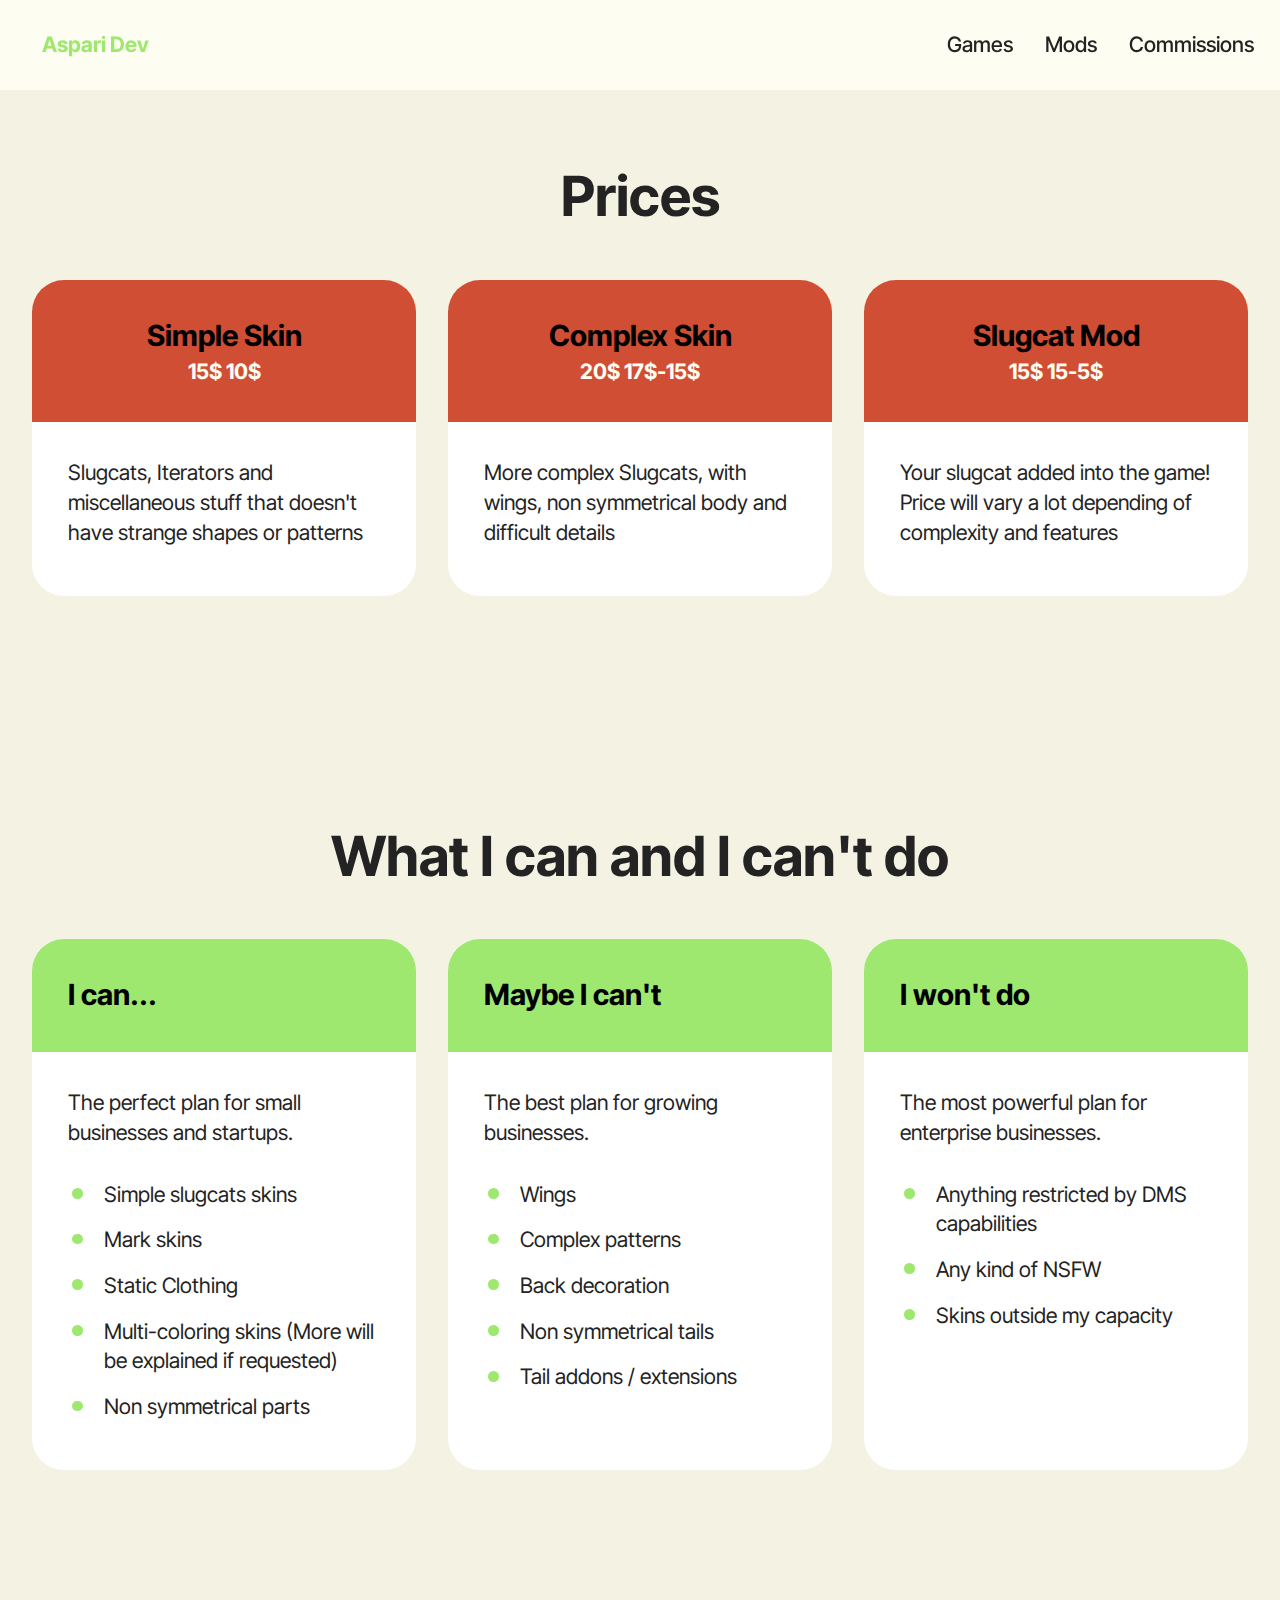
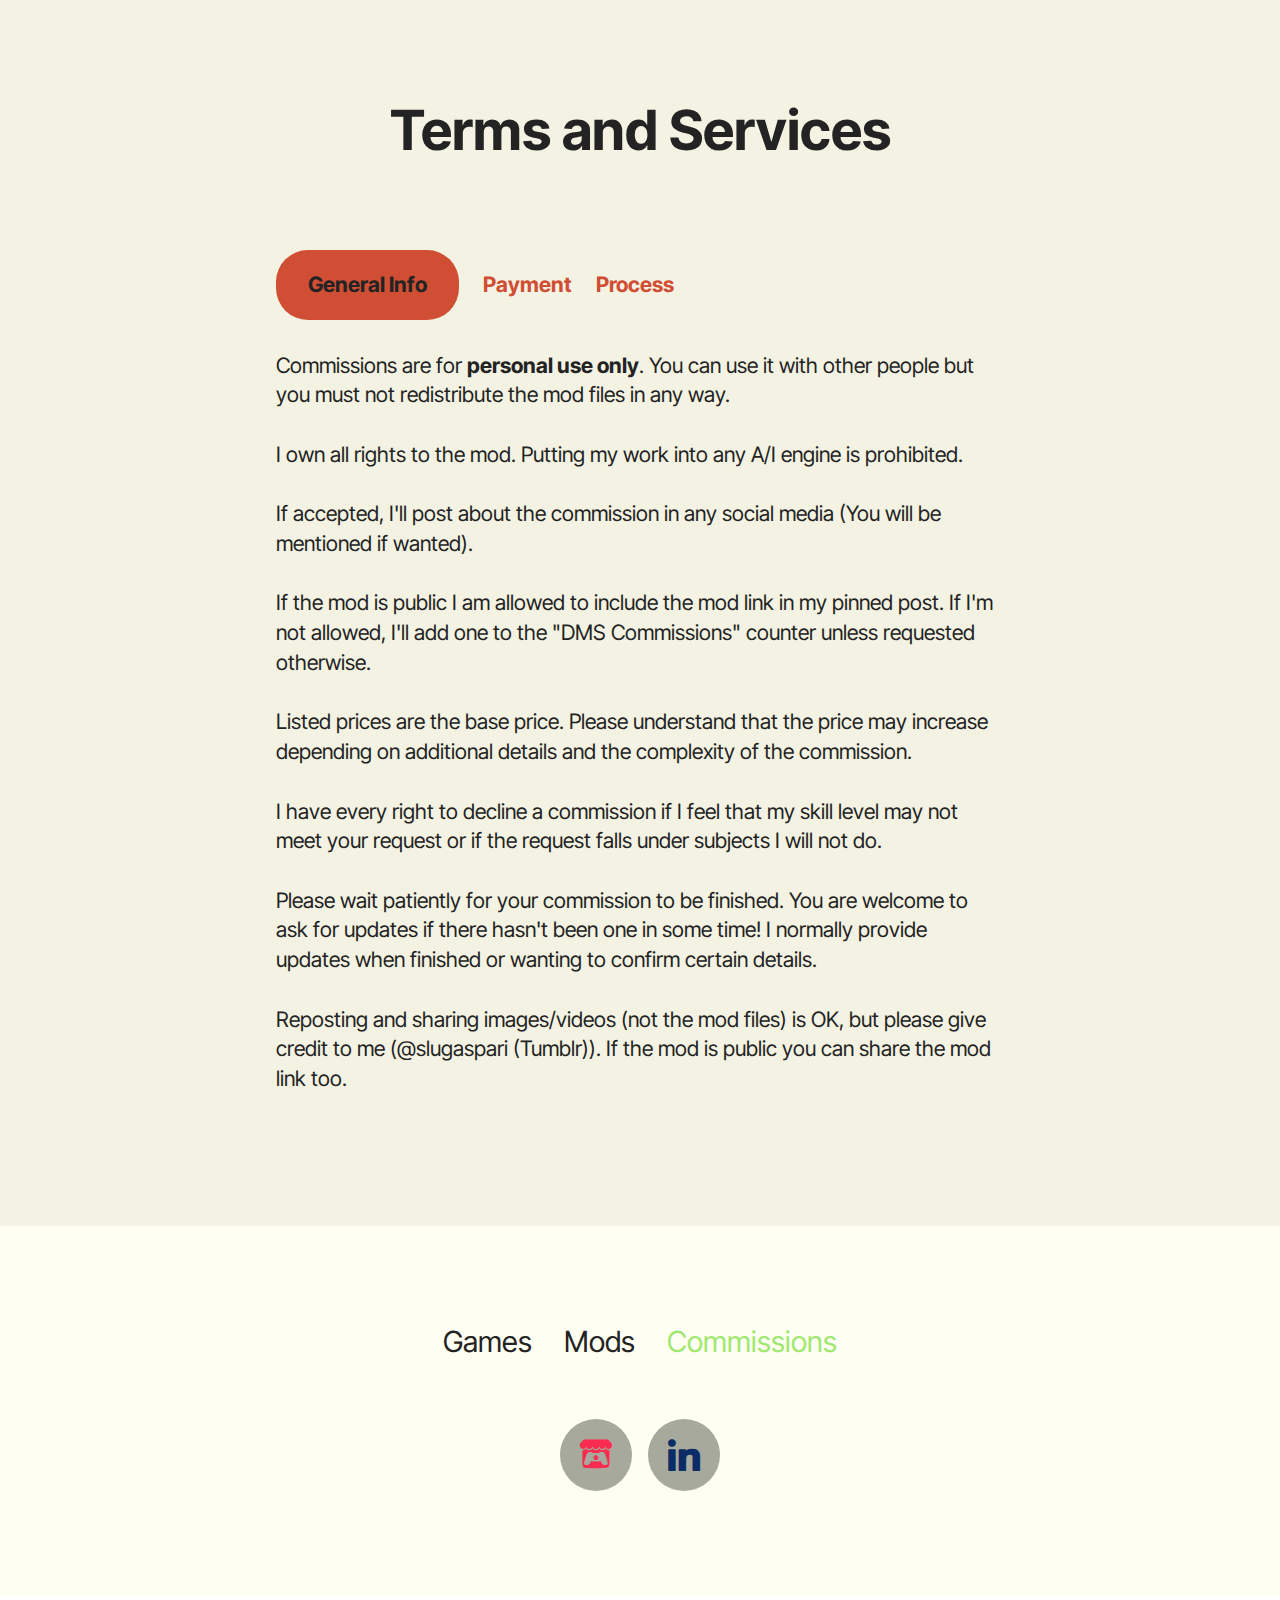
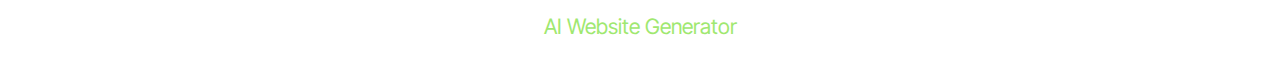
==== commissions.html @ b4132cda "First Push" ====
<!DOCTYPE html>
<html  >
<head>
  <!-- Site made with Mobirise Website Builder v5.9.18, https://mobirise.com -->
  <meta charset="UTF-8">
  <meta http-equiv="X-UA-Compatible" content="IE=edge">
  <meta name="generator" content="Mobirise v5.9.18, mobirise.com">
  <meta name="viewport" content="width=device-width, initial-scale=1, minimum-scale=1">
  <link rel="shortcut icon" href="assets/images/logo.png" type="image/x-icon">
  <meta name="description" content="Commissions Prices and Info">
  
  
  <title>Commissions</title>
  <link rel="stylesheet" href="assets/web/assets/mobirise-icons2/mobirise2.css">
  <link rel="stylesheet" href="assets/bootstrap/css/bootstrap.min.css">
  <link rel="stylesheet" href="assets/bootstrap/css/bootstrap-grid.min.css">
  <link rel="stylesheet" href="assets/bootstrap/css/bootstrap-reboot.min.css">
  <link rel="stylesheet" href="assets/dropdown/css/style.css">
  <link rel="stylesheet" href="assets/socicon/css/styles.css">
  <link rel="stylesheet" href="assets/theme/css/style.css">
  <link rel="preload" href="https://fonts.googleapis.com/css2?family=Inter+Tight:wght@400;700&display=swap&display=swap" as="style" onload="this.onload=null;this.rel='stylesheet'">
  <noscript><link rel="stylesheet" href="https://fonts.googleapis.com/css2?family=Inter+Tight:wght@400;700&display=swap&display=swap"></noscript>
  <link rel="preload" as="style" href="assets/mobirise/css/mbr-additional.css?v=pJGu2X"><link rel="stylesheet" href="assets/mobirise/css/mbr-additional.css?v=pJGu2X" type="text/css">

  
  
  
</head>
<body>
  
  <section data-bs-version="5.1" class="menu menu6 cid-uuHov6ZrL4" once="menu" id="menu06-b">
	

	<nav class="navbar navbar-dropdown opacityScrollOff navbar-fixed-top navbar-expand-lg">
		<div class="container">
			<div class="navbar-brand">
				
				<span class="navbar-caption-wrap"><a class="navbar-caption text-primary display-4" href="index.html">Aspari Dev</a></span>
			</div>
			<button class="navbar-toggler" type="button" data-toggle="collapse" data-bs-toggle="collapse" data-target="#navbarSupportedContent" data-bs-target="#navbarSupportedContent" aria-controls="navbarNavAltMarkup" aria-expanded="false" aria-label="Toggle navigation">
				<div class="hamburger">
					<span></span>
					<span></span>
					<span></span>
					<span></span>
				</div>
			</button>
			<div class="collapse navbar-collapse opacityScrollOff" id="navbarSupportedContent">
				<ul class="navbar-nav nav-dropdown nav-right" data-app-modern-menu="true"><li class="nav-item">
						<a class="nav-link link text-black display-4" href="https://mobiri.se">Games</a>
					</li>
					<li class="nav-item">
						<a class="nav-link link text-black display-4" href="https://mobiri.se" aria-expanded="false">Mods</a>
					</li>
					<li class="nav-item">
						<a class="nav-link link text-black display-4" href="https://mobiri.se">Commissions</a>
					</li></ul>
				
				
			</div>
		</div>
	</nav>
</section>

<section data-bs-version="5.1" class="pricing03 cid-uuHov7s5fp" id="pricing03-c">
  

  
  <div class="container">
    <div class="row justify-content-center">
      <div class="col-12 content-head">
        <div class="mbr-section-head mb-5">
          <h4 class="mbr-section-title mbr-fonts-style align-center mb-0 display-2">
            <strong>Prices</strong></h4>
          
        </div>
      </div>
    </div>
    <div class="row">
      <div class="item features-without-image col-12 col-md-6 col-lg-4 item-mb active">
        <div class="item-wrapper">
          <div class="item-head">
            <h5 class="item-title mbr-fonts-style mb-0 display-5">
              <strong>Simple Skin</strong></h5>
            <h6 class="item-subtitle mbr-fonts-style mb-0 display-7"><strong>15$ 10$</strong></h6>
          </div>
          <div class="item-content">
            <p class="mbr-text mbr-fonts-style display-7">
              Slugcats, Iterators and miscellaneous stuff that doesn't have strange shapes or patterns</p>
            
            
          </div>
          
        </div>
      </div>
      <div class="item features-without-image col-12 col-md-6 col-lg-4 item-mb">
        <div class="item-wrapper">
          <div class="item-head">
            <h5 class="item-title mbr-fonts-style mb-0 display-5">
              <strong>Complex Skin</strong></h5>
            <h6 class="item-subtitle mbr-fonts-style mt-0 mb-0 display-7"><strong>20$ 17$-15$</strong></h6>
          </div>
          <div class="item-content">
            <p class="mbr-text mbr-fonts-style display-7">
              More complex Slugcats, with wings, non symmetrical body and difficult details</p>
            
            
          </div>
          
        </div>
      </div>
      <div class="item features-without-image col-12 col-md-6 col-lg-4 item-mb">
        <div class="item-wrapper">
          <div class="item-head">
            <h5 class="item-title mbr-fonts-style mb-0 display-5">
              <strong>Slugcat Mod</strong></h5>
            <h6 class="item-subtitle mbr-fonts-style mt-0 mb-0 display-7"><strong>15$ 15-5$</strong></h6>
          </div>
          <div class="item-content">
            <p class="mbr-text mbr-fonts-style display-7">
              Your slugcat added into the game! Price will vary a lot depending of complexity and features</p>
            
            
          </div>
          
        </div>
      </div>
    </div>
  </div>
</section>

<section data-bs-version="5.1" class="pricing03 cid-uuHov7Tp1T" id="pricing03-d">
  

  
  <div class="container">
    <div class="row justify-content-center">
      <div class="col-12 content-head">
        <div class="mbr-section-head mb-5">
          <h4 class="mbr-section-title mbr-fonts-style align-center mb-0 display-2">
            <strong>What I can and I can't do</strong></h4>
          
        </div>
      </div>
    </div>
    <div class="row">
      <div class="item features-without-image col-12 col-md-6 col-lg-4 item-mb active">
        <div class="item-wrapper">
          <div class="item-head">
            <h5 class="item-title mbr-fonts-style mb-0 display-5">
              <strong>I can...</strong></h5>
            
          </div>
          <div class="item-content">
            <p class="mbr-text mbr-fonts-style display-7">
              The perfect plan for small businesses and startups.
            </p>
            <div class="mb-4">
            </div>
            <div class="counter-container mbr-text mbr-fonts-style display-7">
              <ul>
                <li>Simple slugcats skins</li><li>Mark skins</li><li>Static Clothing</li><li>Multi-coloring skins (More will be explained if requested)</li><li>Non symmetrical parts</li>
              </ul>
            </div>
          </div>
          
        </div>
      </div>
      <div class="item features-without-image col-12 col-md-6 col-lg-4 item-mb">
        <div class="item-wrapper">
          <div class="item-head">
            <h5 class="item-title mbr-fonts-style mb-0 display-5">
              <strong>Maybe I can't</strong></h5>
            
          </div>
          <div class="item-content">
            <p class="mbr-text mbr-fonts-style display-7">
              The best plan for growing businesses.
            </p>
            <div class="mb-4">
            </div>
            <div class="counter-container mbr-text mbr-fonts-style display-7">
              <ul>
                <li>Wings</li><li>Complex patterns</li><li>Back decoration</li><li>Non symmetrical tails</li><li>Tail addons / extensions</li>
              </ul>
            </div>
          </div>
          
        </div>
      </div>
      <div class="item features-without-image col-12 col-md-6 col-lg-4 item-mb">
        <div class="item-wrapper">
          <div class="item-head">
            <h5 class="item-title mbr-fonts-style mb-0 display-5">
              <strong>I won't do</strong></h5>
            
          </div>
          <div class="item-content">
            <p class="mbr-text mbr-fonts-style display-7">
              The most powerful plan for enterprise businesses.
            </p>
            <div class="mb-4"></div>
            <div class="counter-container mbr-text mbr-fonts-style display-7">
              <ul>
                <li>Anything restricted by DMS capabilities</li><li>Any kind of NSFW</li><li>Skins outside my capacity</li>
              </ul>
            </div>
          </div>
          
        </div>
      </div>
    </div>
  </div>
</section>

<section data-bs-version="5.1" class="tabs content18 cid-uuHov8h8nY" id="tabs1-e">

    

    
    
    <div class="container-fluid">
        <div class="row justify-content-center mb-5">
            <div class="col-12 content-head">
                <h3 class="mbr-section-title mb-0 mbr-fonts-style display-2">
                    <strong>Terms and Services</strong></h3>
                
            </div>
        </div>
        <div class="row justify-content-center">
            <div class="col-12 col-md-8">
                <div class="item-wrapper">
                    <ul class="nav nav-tabs mb-4" role="tablist">
                        <li class="nav-item first mbr-fonts-style"><a class="nav-link mbr-fonts-style show active display-7" role="tab" data-toggle="tab" data-bs-toggle="tab" href="#tabs1-8_tab0" aria-selected="true"><strong>General Info</strong></a></li>
                        <li class="nav-item"><a class="nav-link mbr-fonts-style active display-7" role="tab" data-toggle="tab" data-bs-toggle="tab" href="#tabs1-8_tab1" aria-selected="true"><strong>Payment</strong></a></li>
                        <li class="nav-item"><a class="nav-link mbr-fonts-style active display-7" role="tab" data-toggle="tab" data-bs-toggle="tab" href="#tabs1-8_tab2" aria-selected="true"><strong>Process</strong></a></li>
                        
                        
                        
                    </ul>
                    <div class="tab-content">
                        <div id="tab1" class="tab-pane in active" role="tabpanel">
                            <div class="row">
                                <div class="col-md-12">
                                    <p class="mbr-text mbr-fonts-style display-7">Commissions are for <strong>personal use only</strong>. You can use it with other people but you must not redistribute the mod files in any way.
<br>
<br>I own all rights to the mod. Putting my work into any A/I engine is prohibited.
<br>
<br>If accepted, I'll post about the commission in any social media (You will be mentioned if wanted).
<br>
<br>If the mod is public I am allowed to include the mod link in my pinned post. If I'm not allowed, I'll add one to the "DMS Commissions" counter unless requested otherwise.
<br>
<br>Listed prices are the base price. Please understand that the price may increase depending on additional details and the complexity of the commission.
<br>
<br>I have every right to decline a commission if I feel that my skill level may not meet your request or if the request falls under subjects I will not do.
<br>
<br>Please wait patiently for your commission to be finished. You are welcome to ask for updates if there hasn't been one in some time! I normally provide updates when finished or wanting to confirm certain details.
<br>
<br>Reposting and sharing images/videos (not the mod files) is OK, but please give credit to me (@slugaspari (Tumblr)). If the mod is public you can share the mod link too.</p>
                                </div>
                            </div>
                        </div>
                        <div id="tab2" class="tab-pane" role="tabpanel">
                            <div class="row">
                                <div class="col-md-12">
                                    <p class="mbr-text mbr-fonts-style display-7">Payment is via PayPal only. An invoice will be sent by me. If the commission is too complex, I'll ask for a 50% deposit after the sketch is done and accepted. Optionally you can deposit the full price if wanted.
<br>
<br>Once the skin is finished, the remaining balance must be paid in full before I give you the mod files.
<br>
<br>All the deposits are <strong><em>non-refundable</em></strong>. Both the first 50% and the final one.
<br>
<br>If for reasons you need to cancel your commission after paying the 50% deposit I can give a partial refund (I will keep 25% of the total cost minimum).
<br>
<br>If I feel that I cannot complete the commission at all, I can give a partial refund depending on how much I have completed. (I will keep at least 25% of the total cost).
<br>
<br>If I do really late updates (~1 month) you can ask for a refund. If accepted, depending on the work done you will be refunded from 50% to 100% of the payment.
<br>
<br>If I cancel the commission because of other reasons (Being aggressive, rude) you will be refunded 50% of the payment. This will be warned first before any canceling.</p>
                                </div>
                            </div>
                        </div>
                        <div id="tab3" class="tab-pane" role="tabpanel">
                            <div class="row">
                                <div class="col-md-12">
                                    <p class="mbr-text mbr-fonts-style display-7">If the commission is accepted and possible I'll provide images of the skin "sketch". This will be mostly images in-game. This can be reviewed to make revisions or approval before going further.
<br>
<br>Upon starting I will try to send progress if it's taking some time, to keep you updated. You are welcome to ask for updates if there hasn't been one in some time. I'll only allow moderate or minor revisions at this point. Up to three (3) revisions can be requested in this stage.
<br>
<br>When finished I will send some images or/and videos showing everything to check for any revisions. Up to five (5) minor revisions can be requested. If you're satisfied then the payment will finish and the mod files will be given via email.
<br>
<br>If both wanted I will upload the mod in the Rain World's Steam Workshop. Design's author will be credited in the Steam Workshop description and in-game "author" and "description" of the mod. Any portrait could be sent if wanted for the mod, but I can refuse it.</p>
                                </div>
                            </div>
                        </div>
                        
                        
                        
                    </div>
                </div>
            </div>
        </div>
    </div>
</section>

<section data-bs-version="5.1" class="footer3 cid-uuHp6CNaHR" once="footers" id="footer03-j">

        

    

    <div class="container">
        <div class="row">
            <div class="row-links">
                <ul class="header-menu">
                  
                  
                  
                  
                <li class="header-menu-item mbr-fonts-style display-5">Games</li><li class="header-menu-item mbr-fonts-style display-5">Mods</li><li class="header-menu-item mbr-fonts-style display-5"><a href="commissions.html" class="text-primary">Commissions</a></li></ul>
              </div>

            <div class="col-12 mt-4">
                <div class="social-row">
                    <div class="soc-item">
                        <a href="https://aspark.itch.io" target="_blank">
                            <span class="mbr-iconfont display-7 socicon-itchio socicon" style="color: rgb(249, 44, 80); fill: rgb(249, 44, 80);"></span>
                        </a>
                    </div>
                    <div class="soc-item">
                        <a href="https://www.linkedin.com/in/ángel-benítez-hernández-879b9a221" target="_blank">
                            <span class="mbr-iconfont socicon-linkedin socicon" style="color: rgb(12, 44, 104); fill: rgb(12, 44, 104);"></span>
                        </a>
                    </div>
                    
                    
                    
                </div>
            </div>
            
        </div>
    </div>
</section><section class="display-7" style="padding: 0;align-items: center;justify-content: center;flex-wrap: wrap;    align-content: center;display: flex;position: relative;height: 4rem;"><a href="https://mobiri.se/3593892" style="flex: 1 1;height: 4rem;position: absolute;width: 100%;z-index: 1;"><img alt="" style="height: 4rem;" src="[data-uri]"></a><p style="margin: 0;text-align: center;" class="display-7">&#8204;</p><a style="z-index:1" href="https://mobirise.com/builder/ai-website-generator.html">AI Website Generator</a></section><script src="assets/bootstrap/js/bootstrap.bundle.min.js"></script>  <script src="assets/smoothscroll/smooth-scroll.js"></script>  <script src="assets/ytplayer/index.js"></script>  <script src="assets/dropdown/js/navbar-dropdown.js"></script>  <script src="assets/mbr-tabs/mbr-tabs.js"></script>  <script src="assets/theme/js/script.js"></script>  
  
  
 <div id="scrollToTop" class="scrollToTop mbr-arrow-up"><a style="text-align: center;"><i class="mbr-arrow-up-icon mbr-arrow-up-icon-cm cm-icon cm-icon-smallarrow-up"></i></a></div>
  </body>
</html>
---- assets/web/assets/mobirise-icons2/mobirise2.css ----
@font-face {
  font-family: 'Moririse2';
  font-display: swap;
  src:  url('mobirise2.eot?f2bix4');
  src:  url('mobirise2.eot?f2bix4#iefix') format('embedded-opentype'),
    url('mobirise2.ttf?f2bix4') format('truetype'),
    url('mobirise2.woff?f2bix4') format('woff'),
    url('mobirise2.svg?f2bix4#mobirise2') format('svg');
  font-weight: normal;
  font-style: normal;
}

[class^="mobi-"], [class*=" mobi-"] {
  /* use !important to prevent issues with browser extensions that change fonts */
  font-family: 'Moririse2' !important;
  speak: none;
  font-style: normal;
  font-weight: normal;
  font-variant: normal;
  text-transform: none;
  line-height: 1;

  /* Better Font Rendering =========== */
  -webkit-font-smoothing: antialiased;
  -moz-osx-font-smoothing: grayscale;
}

.mobi-mbri-add-submenu:before {
  content: "\e900";
}
.mobi-mbri-alert:before {
  content: "\e901";
}
.mobi-mbri-align-center:before {
  content: "\e902";
}
.mobi-mbri-align-justify:before {
  content: "\e903";
}
.mobi-mbri-align-left:before {
  content: "\e904";
}
.mobi-mbri-align-right:before {
  content: "\e905";
}
.mobi-mbri-android:before {
  content: "\e906";
}
.mobi-mbri-apple:before {
  content: "\e907";
}
.mobi-mbri-arrow-down:before {
  content: "\e908";
}
.mobi-mbri-arrow-next:before {
  content: "\e909";
}
.mobi-mbri-arrow-prev:before {
  content: "\e90a";
}
.mobi-mbri-arrow-up:before {
  content: "\e90b";
}
.mobi-mbri-bold:before {
  content: "\e90c";
}
.mobi-mbri-bookmark:before {
  content: "\e90d";
}
.mobi-mbri-bootstrap:before {
  content: "\e90e";
}
.mobi-mbri-briefcase:before {
  content: "\e90f";
}
.mobi-mbri-browse:before {
  content: "\e910";
}
.mobi-mbri-bulleted-list:before {
  content: "\e911";
}
.mobi-mbri-calendar:before {
  content: "\e912";
}
.mobi-mbri-camera:before {
  content: "\e913";
}
.mobi-mbri-cart-add:before {
  content: "\e914";
}
.mobi-mbri-cart-full:before {
  content: "\e915";
}
.mobi-mbri-cash:before {
  content: "\e916";
}
.mobi-mbri-change-style:before {
  content: "\e917";
}
.mobi-mbri-chat:before {
  content: "\e918";
}
.mobi-mbri-clock:before {
  content: "\e919";
}
.mobi-mbri-close:before {
  content: "\e91a";
}
.mobi-mbri-cloud:before {
  content: "\e91b";
}
.mobi-mbri-code:before {
  content: "\e91c";
}
.mobi-mbri-contact-form:before {
  content: "\e91d";
}
.mobi-mbri-credit-card:before {
  content: "\e91e";
}
.mobi-mbri-cursor-click:before {
  content: "\e91f";
}
.mobi-mbri-cust-feedback:before {
  content: "\e920";
}
.mobi-mbri-database:before {
  content: "\e921";
}
.mobi-mbri-delivery:before {
  content: "\e922";
}
.mobi-mbri-desktop:before {
  content: "\e923";
}
.mobi-mbri-devices:before {
  content: "\e924";
}
.mobi-mbri-down:before {
  content: "\e925";
}
.mobi-mbri-download-2:before {
  content: "\e926";
}
.mobi-mbri-download:before {
  content: "\e927";
}
.mobi-mbri-drag-n-drop-2:before {
  content: "\e928";
}
.mobi-mbri-drag-n-drop:before {
  content: "\e929";
}
.mobi-mbri-edit-2:before {
  content: "\e92a";
}
.mobi-mbri-edit:before {
  content: "\e92b";
}
.mobi-mbri-error:before {
  content: "\e92c";
}
.mobi-mbri-extension:before {
  content: "\e92d";
}
.mobi-mbri-features:before {
  content: "\e92e";
}
.mobi-mbri-file:before {
  content: "\e92f";
}
.mobi-mbri-flag:before {
  content: "\e930";
}
.mobi-mbri-folder:before {
  content: "\e931";
}
.mobi-mbri-gift:before {
  content: "\e932";
}
.mobi-mbri-github:before {
  content: "\e933";
}
.mobi-mbri-globe-2:before {
  content: "\e934";
}
.mobi-mbri-globe:before {
  content: "\e935";
}
.mobi-mbri-growing-chart:before {
  content: "\e936";
}
.mobi-mbri-hearth:before {
  content: "\e937";
}
.mobi-mbri-help:before {
  content: "\e938";
}
.mobi-mbri-home:before {
  content: "\e939";
}
.mobi-mbri-hot-cup:before {
  content: "\e93a";
}
.mobi-mbri-idea:before {
  content: "\e93b";
}
.mobi-mbri-image-gallery:before {
  content: "\e93c";
}
.mobi-mbri-image-slider:before {
  content: "\e93d";
}
.mobi-mbri-info:before {
  content: "\e93e";
}
.mobi-mbri-italic:before {
  content: "\e93f";
}
.mobi-mbri-key:before {
  content: "\e940";
}
.mobi-mbri-laptop:before {
  content: "\e941";
}
.mobi-mbri-layers:before {
  content: "\e942";
}
.mobi-mbri-left-right:before {
  content: "\e943";
}
.mobi-mbri-left:before {
  content: "\e944";
}
.mobi-mbri-letter:before {
  content: "\e945";
}
.mobi-mbri-like:before {
  content: "\e946";
}
.mobi-mbri-link:before {
  content: "\e947";
}
.mobi-mbri-lock:before {
  content: "\e948";
}
.mobi-mbri-login:before {
  content: "\e949";
}
.mobi-mbri-logout:before {
  content: "\e94a";
}
.mobi-mbri-magic-stick:before {
  content: "\e94b";
}
.mobi-mbri-map-pin:before {
  content: "\e94c";
}
.mobi-mbri-menu:before {
  content: "\e94d";
}
.mobi-mbri-mobile-2:before {
  content: "\e94e";
}
.mobi-mbri-mobile-horizontal:before {
  content: "\e94f";
}
.mobi-mbri-mobile:before {
  content: "\e950";
}
.mobi-mbri-mobirise:before {
  content: "\e951";
}
.mobi-mbri-more-horizontal:before {
  content: "\e952";
}
.mobi-mbri-more-vertical:before {
  content: "\e953";
}
.mobi-mbri-music:before {
  content: "\e954";
}
.mobi-mbri-new-file:before {
  content: "\e955";
}
.mobi-mbri-numbered-list:before {
  content: "\e956";
}
.mobi-mbri-opened-folder:before {
  content: "\e957";
}
.mobi-mbri-pages:before {
  content: "\e958";
}
.mobi-mbri-paper-plane:before {
  content: "\e959";
}
.mobi-mbri-paperclip:before {
  content: "\e95a";
}
.mobi-mbri-phone:before {
  content: "\e95b";
}
.mobi-mbri-photo:before {
  content: "\e95c";
}
.mobi-mbri-photos:before {
  content: "\e95d";
}
.mobi-mbri-pin:before {
  content: "\e95e";
}
.mobi-mbri-play:before {
  content: "\e95f";
}
.mobi-mbri-plus:before {
  content: "\e960";
}
.mobi-mbri-preview:before {
  content: "\e961";
}
.mobi-mbri-print:before {
  content: "\e962";
}
.mobi-mbri-protect:before {
  content: "\e963";
}
.mobi-mbri-question:before {
  content: "\e964";
}
.mobi-mbri-quote-left:before {
  content: "\e965";
}
.mobi-mbri-quote-right:before {
  content: "\e966";
}
.mobi-mbri-redo:before {
  content: "\e967";
}
.mobi-mbri-refresh:before {
  content: "\e968";
}
.mobi-mbri-responsive-2:before {
  content: "\e969";
}
.mobi-mbri-responsive:before {
  content: "\e96a";
}
.mobi-mbri-right:before {
  content: "\e96b";
}
.mobi-mbri-rocket:before {
  content: "\e96c";
}
.mobi-mbri-sad-face:before {
  content: "\e96d";
}
.mobi-mbri-sale:before {
  content: "\e96e";
}
.mobi-mbri-save:before {
  content: "\e96f";
}
.mobi-mbri-search:before {
  content: "\e970";
}
.mobi-mbri-setting-2:before {
  content: "\e971";
}
.mobi-mbri-setting-3:before {
  content: "\e972";
}
.mobi-mbri-setting:before {
  content: "\e973";
}
.mobi-mbri-share:before {
  content: "\e974";
}
.mobi-mbri-shopping-bag:before {
  content: "\e975";
}
.mobi-mbri-shopping-basket:before {
  content: "\e976";
}
.mobi-mbri-shopping-cart:before {
  content: "\e977";
}
.mobi-mbri-sites:before {
  content: "\e978";
}
.mobi-mbri-smile-face:before {
  content: "\e979";
}
.mobi-mbri-speed:before {
  content: "\e97a";
}
.mobi-mbri-star:before {
  content: "\e97b";
}
.mobi-mbri-success:before {
  content: "\e97c";
}
.mobi-mbri-sun:before {
  content: "\e97d";
}
.mobi-mbri-sun2:before {
  content: "\e97e";
}
.mobi-mbri-tablet-vertical:before {
  content: "\e97f";
}
.mobi-mbri-tablet:before {
  content: "\e980";
}
.mobi-mbri-target:before {
  content: "\e981";
}
.mobi-mbri-timer:before {
  content: "\e982";
}
.mobi-mbri-to-ftp:before {
  content: "\e983";
}
.mobi-mbri-to-local-drive:before {
  content: "\e984";
}
.mobi-mbri-touch-swipe:before {
  content: "\e985";
}
.mobi-mbri-touch:before {
  content: "\e986";
}
.mobi-mbri-trash:before {
  content: "\e987";
}
.mobi-mbri-underline:before {
  content: "\e988";
}
.mobi-mbri-undo:before {
  content: "\e989";
}
.mobi-mbri-unlink:before {
  content: "\e98a";
}
.mobi-mbri-unlock:before {
  content: "\e98b";
}
.mobi-mbri-up-down:before {
  content: "\e98c";
}
.mobi-mbri-up:before {
  content: "\e98d";
}
.mobi-mbri-update:before {
  content: "\e98e";
}
.mobi-mbri-upload-2:before {
  content: "\e98f";
}
.mobi-mbri-upload:before {
  content: "\e990";
}
.mobi-mbri-user-2:before {
  content: "\e991";
}
.mobi-mbri-user:before {
  content: "\e992";
}
.mobi-mbri-users:before {
  content: "\e993";
}
.mobi-mbri-video-play:before {
  content: "\e994";
}
.mobi-mbri-video:before {
  content: "\e995";
}
.mobi-mbri-watch:before {
  content: "\e996";
}
.mobi-mbri-website-theme-2:before {
  content: "\e997";
}
.mobi-mbri-website-theme:before {
  content: "\e998";
}
.mobi-mbri-wifi:before {
  content: "\e999";
}
.mobi-mbri-windows:before {
  content: "\e99a";
}
.mobi-mbri-zoom-in:before {
  content: "\e99b";
}
.mobi-mbri-zoom-out:before {
  content: "\e99c";
}
---- assets/dropdown/css/style.css ----
.navbar-dropdown {
  left: 0;
  padding: 0;
  position: absolute;
  right: 0;
  top: 0;
  transition: all 0.45s ease;
  z-index: 1030;
  background: #282828; }
  .navbar-dropdown .navbar-logo {
    margin-right: 0.8rem;
    transition: margin 0.3s ease-in-out;
    vertical-align: middle; }
    .navbar-dropdown .navbar-logo img {
      height: 3.125rem;
      transition: all 0.3s ease-in-out; }
    .navbar-dropdown .navbar-logo.mbr-iconfont {
      font-size: 3.125rem;
      line-height: 3.125rem; }
  .navbar-dropdown .navbar-caption {
    font-weight: 700;
    white-space: normal;
    vertical-align: -4px;
    line-height: 3.125rem !important; }
    .navbar-dropdown .navbar-caption, .navbar-dropdown .navbar-caption:hover {
      color: inherit;
      text-decoration: none; }
  .navbar-dropdown .mbr-iconfont + .navbar-caption {
    vertical-align: -1px; }
  .navbar-dropdown.navbar-fixed-top {
    position: fixed; }
  .navbar-dropdown .navbar-brand span {
    vertical-align: -4px; }
  .navbar-dropdown.bg-color.transparent {
    background: none; }
  .navbar-dropdown.navbar-short .navbar-brand {
    padding: 0.625rem 0; }
    .navbar-dropdown.navbar-short .navbar-brand span {
      vertical-align: -1px; }
  .navbar-dropdown.navbar-short .navbar-caption {
    line-height: 2.375rem !important;
    vertical-align: -2px; }
  .navbar-dropdown.navbar-short .navbar-logo {
    margin-right: 0.5rem; }
    .navbar-dropdown.navbar-short .navbar-logo img {
      height: 2.375rem; }
    .navbar-dropdown.navbar-short .navbar-logo.mbr-iconfont {
      font-size: 2.375rem;
      line-height: 2.375rem; }
  .navbar-dropdown.navbar-short .mbr-table-cell {
    height: 3.625rem; }
  .navbar-dropdown .navbar-close {
    left: 0.6875rem;
    position: fixed;
    top: 0.75rem;
    z-index: 1000; }
  .navbar-dropdown .hamburger-icon {
    content: "";
    display: inline-block;
    vertical-align: middle;
    width: 16px;
    -webkit-box-shadow: 0 -6px 0 1px #282828,0 0 0 1px #282828,0 6px 0 1px #282828;
    -moz-box-shadow: 0 -6px 0 1px #282828,0 0 0 1px #282828,0 6px 0 1px #282828;
    box-shadow: 0 -6px 0 1px #282828,0 0 0 1px #282828,0 6px 0 1px #282828; }

.dropdown-menu .dropdown-toggle[data-toggle="dropdown-submenu"]::after {
  border-bottom: 0.35em solid transparent;
  border-left: 0.35em solid;
  border-right: 0;
  border-top: 0.35em solid transparent;
  margin-left: 0.3rem; }

.dropdown-menu .dropdown-item:focus {
  outline: 0; }

.nav-dropdown {
  font-size: 0.75rem;
  font-weight: 500;
  height: auto !important; }
  .nav-dropdown .nav-btn {
    padding-left: 1rem; }
  .nav-dropdown .link {
    margin: .667em 1.667em;
    font-weight: 500;
    padding: 0;
    transition: color .2s ease-in-out; }
    .nav-dropdown .link.dropdown-toggle {
      margin-right: 2.583em; }
      .nav-dropdown .link.dropdown-toggle::after {
        margin-left: .25rem;
        border-top: 0.35em solid;
        border-right: 0.35em solid transparent;
        border-left: 0.35em solid transparent;
        border-bottom: 0; }
      .nav-dropdown .link.dropdown-toggle[aria-expanded="true"] {
        margin: 0;
        padding: 0.667em 3.263em  0.667em 1.667em; }
  .nav-dropdown .link::after,
  .nav-dropdown .dropdown-item::after {
    color: inherit; }
  .nav-dropdown .btn {
    font-size: 0.75rem;
    font-weight: 700;
    letter-spacing: 0;
    margin-bottom: 0;
    padding-left: 1.25rem;
    padding-right: 1.25rem; }
  .nav-dropdown .dropdown-menu {
    border-radius: 0;
    border: 0;
    left: 0;
    margin: 0;
    padding-bottom: 1.25rem;
    padding-top: 1.25rem;
    position: relative; }
  .nav-dropdown .dropdown-submenu {
    margin-left: 0.125rem;
    top: 0; }
  .nav-dropdown .dropdown-item {
    font-weight: 500;
    line-height: 2;
    padding: 0.3846em 4.615em 0.3846em 1.5385em;
    position: relative;
    transition: color .2s ease-in-out, background-color .2s ease-in-out; }
    .nav-dropdown .dropdown-item::after {
      margin-top: -0.3077em;
      position: absolute;
      right: 1.1538em;
      top: 50%; }
    .nav-dropdown .dropdown-item:focus, .nav-dropdown .dropdown-item:hover {
      background: none; }

@media (max-width: 767px) {
  .nav-dropdown.navbar-toggleable-sm {
    bottom: 0;
    display: none;
    left: 0;
    overflow-x: hidden;
    position: fixed;
    top: 0;
    transform: translateX(-100%);
    -ms-transform: translateX(-100%);
    -webkit-transform: translateX(-100%);
    width: 18.75rem;
    z-index: 999; } }
.nav-dropdown.navbar-toggleable-xl {
  bottom: 0;
  display: none;
  left: 0;
  overflow-x: hidden;
  position: fixed;
  top: 0;
  transform: translateX(-100%);
  -ms-transform: translateX(-100%);
  -webkit-transform: translateX(-100%);
  width: 18.75rem;
  z-index: 999; }

.nav-dropdown-sm {
  display: block !important;
  overflow-x: hidden;
  overflow: auto;
  padding-top: 3.875rem; }
  .nav-dropdown-sm::after {
    content: "";
    display: block;
    height: 3rem;
    width: 100%; }
  .nav-dropdown-sm.collapse.in ~ .navbar-close {
    display: block !important; }
  .nav-dropdown-sm.collapsing, .nav-dropdown-sm.collapse.in {
    transform: translateX(0);
    -ms-transform: translateX(0);
    -webkit-transform: translateX(0);
    transition: all 0.25s ease-out;
    -webkit-transition: all 0.25s ease-out;
    background: #282828; }
  .nav-dropdown-sm.collapsing[aria-expanded="false"] {
    transform: translateX(-100%);
    -ms-transform: translateX(-100%);
    -webkit-transform: translateX(-100%); }
  .nav-dropdown-sm .nav-item {
    display: block;
    margin-left: 0 !important;
    padding-left: 0; }
  .nav-dropdown-sm .link,
  .nav-dropdown-sm .dropdown-item {
    border-top: 1px dotted rgba(255, 255, 255, 0.1);
    font-size: 0.8125rem;
    line-height: 1.6;
    margin: 0 !important;
    padding: 0.875rem 2.4rem 0.875rem 1.5625rem !important;
    position: relative;
    white-space: normal; }
    .nav-dropdown-sm .link:focus, .nav-dropdown-sm .link:hover,
    .nav-dropdown-sm .dropdown-item:focus,
    .nav-dropdown-sm .dropdown-item:hover {
      background: rgba(0, 0, 0, 0.2) !important;
      color: #c0a375; }
  .nav-dropdown-sm .nav-btn {
    position: relative;
    padding: 1.5625rem 1.5625rem 0 1.5625rem; }
    .nav-dropdown-sm .nav-btn::before {
      border-top: 1px dotted rgba(255, 255, 255, 0.1);
      content: "";
      left: 0;
      position: absolute;
      top: 0;
      width: 100%; }
    .nav-dropdown-sm .nav-btn + .nav-btn {
      padding-top: 0.625rem; }
      .nav-dropdown-sm .nav-btn + .nav-btn::before {
        display: none; }
  .nav-dropdown-sm .btn {
    padding: 0.625rem 0; }
  .nav-dropdown-sm .dropdown-toggle[data-toggle="dropdown-submenu"]::after {
    margin-left: .25rem;
    border-top: 0.35em solid;
    border-right: 0.35em solid transparent;
    border-left: 0.35em solid transparent;
    border-bottom: 0; }
  .nav-dropdown-sm .dropdown-toggle[data-toggle="dropdown-submenu"][aria-expanded="true"]::after {
    border-top: 0;
    border-right: 0.35em solid transparent;
    border-left: 0.35em solid transparent;
    border-bottom: 0.35em solid; }
  .nav-dropdown-sm .dropdown-menu {
    margin: 0;
    padding: 0;
    position: relative;
    top: 0;
    left: 0;
    width: 100%;
    border: 0;
    float: none;
    border-radius: 0;
    background: none; }
  .nav-dropdown-sm .dropdown-submenu {
    left: 100%;
    margin-left: 0.125rem;
    margin-top: -1.25rem;
    top: 0; }

.navbar-toggleable-sm .nav-dropdown .dropdown-menu {
  position: absolute; }

.navbar-toggleable-sm .nav-dropdown .dropdown-submenu {
  left: 100%;
  margin-left: 0.125rem;
  margin-top: -1.25rem;
  top: 0; }

.navbar-toggleable-sm.opened .nav-dropdown .dropdown-menu {
  position: relative; }

.navbar-toggleable-sm.opened .nav-dropdown .dropdown-submenu {
  left: 0;
  margin-left: 00rem;
  margin-top: 0rem;
  top: 0; }

.is-builder .nav-dropdown.collapsing {
  transition: none !important; }
---- assets/socicon/css/styles.css ----
@charset "UTF-8";

@font-face {
  font-family: 'Socicon';
  src:  url('../fonts/socicon.eot');
  src:  url('../fonts/socicon.eot?#iefix') format('embedded-opentype'),
    url('../fonts/socicon.woff2') format('woff2'),
    url('../fonts/socicon.ttf') format('truetype'),
    url('../fonts/socicon.woff') format('woff'),
    url('../fonts/socicon.svg#socicon') format('svg');
  font-weight: normal;
  font-style: normal;
  font-display: swap;
}

[data-icon]:before {
  font-family: "socicon" !important;
  content: attr(data-icon);
  font-style: normal !important;
  font-weight: normal !important;
  font-variant: normal !important;
  text-transform: none !important;
  speak: none;
  line-height: 1;
  -webkit-font-smoothing: antialiased;
  -moz-osx-font-smoothing: grayscale;
}

[class^="socicon-"], [class*=" socicon-"] {
  /* use !important to prevent issues with browser extensions that change fonts */
  font-family: 'Socicon' !important;
  speak: none;
  font-style: normal;
  font-weight: normal;
  font-variant: normal;
  text-transform: none;
  line-height: 1;

  /* Better Font Rendering =========== */
  -webkit-font-smoothing: antialiased;
  -moz-osx-font-smoothing: grayscale;
}

.socicon-500px:before {
  content: "\e000";
}
.socicon-8tracks:before {
  content: "\e001";
}
.socicon-airbnb:before {
  content: "\e002";
}
.socicon-alliance:before {
  content: "\e003";
}
.socicon-amazon:before {
  content: "\e004";
}
.socicon-amplement:before {
  content: "\e005";
}
.socicon-android:before {
  content: "\e006";
}
.socicon-angellist:before {
  content: "\e007";
}
.socicon-apple:before {
  content: "\e008";
}
.socicon-appnet:before {
  content: "\e009";
}
.socicon-baidu:before {
  content: "\e00a";
}
.socicon-bandcamp:before {
  content: "\e00b";
}
.socicon-battlenet:before {
  content: "\e00c";
}
.socicon-mixer:before {
  content: "\e00d";
}
.socicon-bebee:before {
  content: "\e00e";
}
.socicon-bebo:before {
  content: "\e00f";
}
.socicon-behance:before {
  content: "\e010";
}
.socicon-blizzard:before {
  content: "\e011";
}
.socicon-blogger:before {
  content: "\e012";
}
.socicon-buffer:before {
  content: "\e013";
}
.socicon-chrome:before {
  content: "\e014";
}
.socicon-coderwall:before {
  content: "\e015";
}
.socicon-curse:before {
  content: "\e016";
}
.socicon-dailymotion:before {
  content: "\e017";
}
.socicon-deezer:before {
  content: "\e018";
}
.socicon-delicious:before {
  content: "\e019";
}
.socicon-deviantart:before {
  content: "\e01a";
}
.socicon-diablo:before {
  content: "\e01b";
}
.socicon-digg:before {
  content: "\e01c";
}
.socicon-discord:before {
  content: "\e01d";
}
.socicon-disqus:before {
  content: "\e01e";
}
.socicon-douban:before {
  content: "\e01f";
}
.socicon-draugiem:before {
  content: "\e020";
}
.socicon-dribbble:before {
  content: "\e021";
}
.socicon-drupal:before {
  content: "\e022";
}
.socicon-ebay:before {
  content: "\e023";
}
.socicon-ello:before {
  content: "\e024";
}
.socicon-endomodo:before {
  content: "\e025";
}
.socicon-envato:before {
  content: "\e026";
}
.socicon-etsy:before {
  content: "\e027";
}
.socicon-facebook:before {
  content: "\e028";
}
.socicon-feedburner:before {
  content: "\e029";
}
.socicon-filmweb:before {
  content: "\e02a";
}
.socicon-firefox:before {
  content: "\e02b";
}
.socicon-flattr:before {
  content: "\e02c";
}
.socicon-flickr:before {
  content: "\e02d";
}
.socicon-formulr:before {
  content: "\e02e";
}
.socicon-forrst:before {
  content: "\e02f";
}
.socicon-foursquare:before {
  content: "\e030";
}
.socicon-friendfeed:before {
  content: "\e031";
}
.socicon-github:before {
  content: "\e032";
}
.socicon-goodreads:before {
  content: "\e033";
}
.socicon-google:before {
  content: "\e034";
}
.socicon-googlescholar:before {
  content: "\e035";
}
.socicon-googlegroups:before {
  content: "\e036";
}
.socicon-googlephotos:before {
  content: "\e037";
}
.socicon-googleplus:before {
  content: "\e038";
}
.socicon-grooveshark:before {
  content: "\e039";
}
.socicon-hackerrank:before {
  content: "\e03a";
}
.socicon-hearthstone:before {
  content: "\e03b";
}
.socicon-hellocoton:before {
  content: "\e03c";
}
.socicon-heroes:before {
  content: "\e03d";
}
.socicon-smashcast:before {
  content: "\e03e";
}
.socicon-horde:before {
  content: "\e03f";
}
.socicon-houzz:before {
  content: "\e040";
}
.socicon-icq:before {
  content: "\e041";
}
.socicon-identica:before {
  content: "\e042";
}
.socicon-imdb:before {
  content: "\e043";
}
.socicon-instagram:before {
  content: "\e044";
}
.socicon-issuu:before {
  content: "\e045";
}
.socicon-istock:before {
  content: "\e046";
}
.socicon-itunes:before {
  content: "\e047";
}
.socicon-keybase:before {
  content: "\e048";
}
.socicon-lanyrd:before {
  content: "\e049";
}
.socicon-lastfm:before {
  content: "\e04a";
}
.socicon-line:before {
  content: "\e04b";
}
.socicon-linkedin:before {
  content: "\e04c";
}
.socicon-livejournal:before {
  content: "\e04d";
}
.socicon-lyft:before {
  content: "\e04e";
}
.socicon-macos:before {
  content: "\e04f";
}
.socicon-mail:before {
  content: "\e050";
}
.socicon-medium:before {
  content: "\e051";
}
.socicon-meetup:before {
  content: "\e052";
}
.socicon-mixcloud:before {
  content: "\e053";
}
.socicon-modelmayhem:before {
  content: "\e054";
}
.socicon-mumble:before {
  content: "\e055";
}
.socicon-myspace:before {
  content: "\e056";
}
.socicon-newsvine:before {
  content: "\e057";
}
.socicon-nintendo:before {
  content: "\e058";
}
.socicon-npm:before {
  content: "\e059";
}
.socicon-odnoklassniki:before {
  content: "\e05a";
}
.socicon-openid:before {
  content: "\e05b";
}
.socicon-opera:before {
  content: "\e05c";
}
.socicon-outlook:before {
  content: "\e05d";
}
.socicon-overwatch:before {
  content: "\e05e";
}
.socicon-patreon:before {
  content: "\e05f";
}
.socicon-paypal:before {
  content: "\e060";
}
.socicon-periscope:before {
  content: "\e061";
}
.socicon-persona:before {
  content: "\e062";
}
.socicon-pinterest:before {
  content: "\e063";
}
.socicon-play:before {
  content: "\e064";
}
.socicon-player:before {
  content: "\e065";
}
.socicon-playstation:before {
  content: "\e066";
}
.socicon-pocket:before {
  content: "\e067";
}
.socicon-qq:before {
  content: "\e068";
}
.socicon-quora:before {
  content: "\e069";
}
.socicon-raidcall:before {
  content: "\e06a";
}
.socicon-ravelry:before {
  content: "\e06b";
}
.socicon-reddit:before {
  content: "\e06c";
}
.socicon-renren:before {
  content: "\e06d";
}
.socicon-researchgate:before {
  content: "\e06e";
}
.socicon-residentadvisor:before {
  content: "\e06f";
}
.socicon-reverbnation:before {
  content: "\e070";
}
.socicon-rss:before {
  content: "\e071";
}
.socicon-sharethis:before {
  content: "\e072";
}
.socicon-skype:before {
  content: "\e073";
}
.socicon-slideshare:before {
  content: "\e074";
}
.socicon-smugmug:before {
  content: "\e075";
}
.socicon-snapchat:before {
  content: "\e076";
}
.socicon-songkick:before {
  content: "\e077";
}
.socicon-soundcloud:before {
  content: "\e078";
}
.socicon-spotify:before {
  content: "\e079";
}
.socicon-stackexchange:before {
  content: "\e07a";
}
.socicon-stackoverflow:before {
  content: "\e07b";
}
.socicon-starcraft:before {
  content: "\e07c";
}
.socicon-stayfriends:before {
  content: "\e07d";
}
.socicon-steam:before {
  content: "\e07e";
}
.socicon-storehouse:before {
  content: "\e07f";
}
.socicon-strava:before {
  content: "\e080";
}
.socicon-streamjar:before {
  content: "\e081";
}
.socicon-stumbleupon:before {
  content: "\e082";
}
.socicon-swarm:before {
  content: "\e083";
}
.socicon-teamspeak:before {
  content: "\e084";
}
.socicon-teamviewer:before {
  content: "\e085";
}
.socicon-technorati:before {
  content: "\e086";
}
.socicon-telegram:before {
  content: "\e087";
}
.socicon-tripadvisor:before {
  content: "\e088";
}
.socicon-tripit:before {
  content: "\e089";
}
.socicon-triplej:before {
  content: "\e08a";
}
.socicon-tumblr:before {
  content: "\e08b";
}
.socicon-twitch:before {
  content: "\e08c";
}
.socicon-twitter:before {
  content: "\e08d";
}
.socicon-uber:before {
  content: "\e08e";
}
.socicon-ventrilo:before {
  content: "\e08f";
}
.socicon-viadeo:before {
  content: "\e090";
}
.socicon-viber:before {
  content: "\e091";
}
.socicon-viewbug:before {
  content: "\e092";
}
.socicon-vimeo:before {
  content: "\e093";
}
.socicon-vine:before {
  content: "\e094";
}
.socicon-vkontakte:before {
  content: "\e095";
}
.socicon-warcraft:before {
  content: "\e096";
}
.socicon-wechat:before {
  content: "\e097";
}
.socicon-weibo:before {
  content: "\e098";
}
.socicon-whatsapp:before {
  content: "\e099";
}
.socicon-wikipedia:before {
  content: "\e09a";
}
.socicon-windows:before {
  content: "\e09b";
}
.socicon-wordpress:before {
  content: "\e09c";
}
.socicon-wykop:before {
  content: "\e09d";
}
.socicon-xbox:before {
  content: "\e09e";
}
.socicon-xing:before {
  content: "\e09f";
}
.socicon-yahoo:before {
  content: "\e0a0";
}
.socicon-yammer:before {
  content: "\e0a1";
}
.socicon-yandex:before {
  content: "\e0a2";
}
.socicon-yelp:before {
  content: "\e0a3";
}
.socicon-younow:before {
  content: "\e0a4";
}
.socicon-youtube:before {
  content: "\e0a5";
}
.socicon-zapier:before {
  content: "\e0a6";
}
.socicon-zerply:before {
  content: "\e0a7";
}
.socicon-zomato:before {
  content: "\e0a8";
}
.socicon-zynga:before {
  content: "\e0a9";
}
.socicon-spreadshirt:before {
  content: "\e901";
}
.socicon-gamejolt:before {
  content: "\e902";
}
.socicon-trello:before {
  content: "\e903";
}
.socicon-tunein:before {
  content: "\e904";
}
.socicon-bloglovin:before {
  content: "\e905";
}
.socicon-gamewisp:before {
  content: "\e906";
}
.socicon-messenger:before {
  content: "\e907";
}
.socicon-pandora:before {
  content: "\e908";
}
.socicon-augment:before {
  content: "\e909";
}
.socicon-bitbucket:before {
  content: "\e90a";
}
.socicon-fyuse:before {
  content: "\e90b";
}
.socicon-yt-gaming:before {
  content: "\e90c";
}
.socicon-sketchfab:before {
  content: "\e90d";
}
.socicon-mobcrush:before {
  content: "\e90e";
}
.socicon-microsoft:before {
  content: "\e90f";
}
.socicon-realtor:before {
  content: "\e910";
}
.socicon-tidal:before {
  content: "\e911";
}
.socicon-qobuz:before {
  content: "\e912";
}
.socicon-natgeo:before {
  content: "\e913";
}
.socicon-mastodon:before {
  content: "\e914";
}
.socicon-unsplash:before {
  content: "\e915";
}
.socicon-homeadvisor:before {
  content: "\e916";
}
.socicon-angieslist:before {
  content: "\e917";
}
.socicon-codepen:before {
  content: "\e918";
}
.socicon-slack:before {
  content: "\e919";
}
.socicon-openaigym:before {
  content: "\e91a";
}
.socicon-logmein:before {
  content: "\e91b";
}
.socicon-fiverr:before {
  content: "\e91c";
}
.socicon-gotomeeting:before {
  content: "\e91d";
}
.socicon-aliexpress:before {
  content: "\e91e";
}
.socicon-guru:before {
  content: "\e91f";
}
.socicon-appstore:before {
  content: "\e920";
}
.socicon-homes:before {
  content: "\e921";
}
.socicon-zoom:before {
  content: "\e922";
}
.socicon-alibaba:before {
  content: "\e923";
}
.socicon-craigslist:before {
  content: "\e924";
}
.socicon-wix:before {
  content: "\e925";
}
.socicon-redfin:before {
  content: "\e926";
}
.socicon-googlecalendar:before {
  content: "\e927";
}
.socicon-shopify:before {
  content: "\e928";
}
.socicon-freelancer:before {
  content: "\e929";
}
.socicon-seedrs:before {
  content: "\e92a";
}
.socicon-bing:before {
  content: "\e92b";
}
.socicon-doodle:before {
  content: "\e92c";
}
.socicon-bonanza:before {
  content: "\e92d";
}
.socicon-squarespace:before {
  content: "\e92e";
}
.socicon-toptal:before {
  content: "\e92f";
}
.socicon-gust:before {
  content: "\e930";
}
.socicon-ask:before {
  content: "\e931";
}
.socicon-trulia:before {
  content: "\e932";
}
.socicon-loomly:before {
  content: "\e933";
}
.socicon-ghost:before {
  content: "\e934";
}
.socicon-upwork:before {
  content: "\e935";
}
.socicon-fundable:before {
  content: "\e936";
}
.socicon-booking:before {
  content: "\e937";
}
.socicon-googlemaps:before {
  content: "\e938";
}
.socicon-zillow:before {
  content: "\e939";
}
.socicon-niconico:before {
  content: "\e93a";
}
.socicon-toneden:before {
  content: "\e93b";
}
.socicon-crunchbase:before {
  content: "\e93c";
}
.socicon-homefy:before {
  content: "\e93d";
}
.socicon-calendly:before {
  content: "\e93e";
}
.socicon-livemaster:before {
  content: "\e93f";
}
.socicon-udemy:before {
  content: "\e940";
}
.socicon-codered:before {
  content: "\e941";
}
.socicon-origin:before {
  content: "\e942";
}
.socicon-nextdoor:before {
  content: "\e943";
}
.socicon-portfolio:before {
  content: "\e944";
}
.socicon-instructables:before {
  content: "\e945";
}
.socicon-gitlab:before {
  content: "\e946";
}
.socicon-hackernews:before {
  content: "\e947";
}
.socicon-smashwords:before {
  content: "\e948";
}
.socicon-kobo:before {
  content: "\e949";
}
.socicon-bookbub:before {
  content: "\e94a";
}
.socicon-mailru:before {
  content: "\e94b";
}
.socicon-moddb:before {
  content: "\e94c";
}
.socicon-indiedb:before {
  content: "\e94d";
}
.socicon-traxsource:before {
  content: "\e94e";
}
.socicon-gamefor:before {
  content: "\e94f";
}
.socicon-pixiv:before {
  content: "\e950";
}
.socicon-myanimelist:before {
  content: "\e951";
}
.socicon-blackberry:before {
  content: "\e952";
}
.socicon-wickr:before {
  content: "\e953";
}
.socicon-spip:before {
  content: "\e954";
}
.socicon-napster:before {
  content: "\e955";
}
.socicon-beatport:before {
  content: "\e956";
}
.socicon-hackerone:before {
  content: "\e957";
}
.socicon-internet:before {
  content: "\e958";
}
.socicon-ubuntu:before {
  content: "\e959";
}
.socicon-artstation:before {
  content: "\e95a";
}
.socicon-invision:before {
  content: "\e95b";
}
.socicon-torial:before {
  content: "\e95c";
}
.socicon-collectorz:before {
  content: "\e95d";
}
.socicon-seenthis:before {
  content: "\e95e";
}
.socicon-googleplaymusic:before {
  content: "\e95f";
}
.socicon-debian:before {
  content: "\e960";
}
.socicon-filmfreeway:before {
  content: "\e961";
}
.socicon-gnome:before {
  content: "\e962";
}
.socicon-itchio:before {
  content: "\e963";
}
.socicon-jamendo:before {
  content: "\e964";
}
.socicon-mix:before {
  content: "\e965";
}
.socicon-sharepoint:before {
  content: "\e966";
}
.socicon-tinder:before {
  content: "\e967";
}
.socicon-windguru:before {
  content: "\e968";
}
.socicon-cdbaby:before {
  content: "\e969";
}
.socicon-elementaryos:before {
  content: "\e96a";
}
.socicon-stage32:before {
  content: "\e96b";
}
.socicon-tiktok:before {
  content: "\e96c";
}
.socicon-gitter:before {
  content: "\e96d";
}
.socicon-letterboxd:before {
  content: "\e96e";
}
.socicon-threema:before {
  content: "\e96f";
}
.socicon-splice:before {
  content: "\e970";
}
.socicon-metapop:before {
  content: "\e971";
}
.socicon-naver:before {
  content: "\e972";
}
.socicon-remote:before {
  content: "\e973";
}
.socicon-flipboard:before {
  content: "\e974";
}
.socicon-googlehangouts:before {
  content: "\e975";
}
.socicon-dlive:before {
  content: "\e976";
}
.socicon-vsco:before {
  content: "\e977";
}
.socicon-stitcher:before {
  content: "\e978";
}
.socicon-avvo:before {
  content: "\e979";
}
.socicon-redbubble:before {
  content: "\e97a";
}
.socicon-society6:before {
  content: "\e97b";
}
.socicon-zazzle:before {
  content: "\e97c";
}
.socicon-eitaa:before {
  content: "\e97d";
}
.socicon-soroush:before {
  content: "\e97e";
}
.socicon-bale:before {
  content: "\e97f";
}
---- assets/theme/css/style.css ----
@charset "UTF-8";
section {
  background-color: #ffffff;
}

body {
  font-style: normal;
  line-height: 1.5;
  font-weight: 400;
  color: #232323;
  position: relative;
}

button {
  background-color: transparent;
  border-color: transparent;
}

.embla__button,
.carousel-control {
  background-color: #edefea !important;
  opacity: 0.8 !important;
  color: #464845 !important;
  border-color: #edefea !important;
}

.carousel .close,
.modalWindow .close {
  background-color: #edefea !important;
  color: #464845 !important;
  border-color: #edefea !important;
  opacity: 0.8 !important;
}

.carousel .close:hover,
.modalWindow .close:hover {
  opacity: 1 !important;
}

.carousel-indicators li {
  background-color: #edefea !important;
  border: 2px solid #464845 !important;
}

.carousel-indicators li:hover,
.carousel-indicators li:active {
  opacity: 0.8 !important;
}

.embla__button:hover,
.carousel-control:hover {
  background-color: #edefea !important;
  opacity: 1 !important;
}

.modalWindow-video-container {
  height: 80%;
}

section,
.container,
.container-fluid {
  position: relative;
  word-wrap: break-word;
}

a.mbr-iconfont:hover {
  text-decoration: none;
}

.article .lead p,
.article .lead ul,
.article .lead ol,
.article .lead pre,
.article .lead blockquote {
  margin-bottom: 0;
}

a {
  font-style: normal;
  font-weight: 400;
  cursor: pointer;
}
a, a:hover {
  text-decoration: none;
}

.mbr-section-title {
  font-style: normal;
  line-height: 1.3;
}

.mbr-section-subtitle {
  line-height: 1.3;
}

.mbr-text {
  font-style: normal;
  line-height: 1.7;
}

h1,
h2,
h3,
h4,
h5,
h6,
.display-1,
.display-2,
.display-4,
.display-5,
.display-7,
span,
p,
a {
  line-height: 1;
  word-break: break-word;
  word-wrap: break-word;
  font-weight: 400;
}

b,
strong {
  font-weight: bold;
}

input:-webkit-autofill, input:-webkit-autofill:hover, input:-webkit-autofill:focus, input:-webkit-autofill:active {
  transition-delay: 9999s;
  -webkit-transition-property: background-color, color;
  transition-property: background-color, color;
}

textarea[type=hidden] {
  display: none;
}

section {
  background-position: 50% 50%;
  background-repeat: no-repeat;
  background-size: cover;
}
section .mbr-background-video,
section .mbr-background-video-preview {
  position: absolute;
  bottom: 0;
  left: 0;
  right: 0;
  top: 0;
}

.hidden {
  visibility: hidden;
}

.mbr-z-index20 {
  z-index: 20;
}

/*! Base colors */
.mbr-white {
  color: #ffffff;
}

.mbr-black {
  color: #111111;
}

.mbr-bg-white {
  background-color: #ffffff;
}

.mbr-bg-black {
  background-color: #000000;
}

/*! Text-aligns */
.align-left {
  text-align: left;
}

.align-center {
  text-align: center;
}

.align-right {
  text-align: right;
}

/*! Font-weight  */
.mbr-light {
  font-weight: 300;
}

.mbr-regular {
  font-weight: 400;
}

.mbr-semibold {
  font-weight: 500;
}

.mbr-bold {
  font-weight: 700;
}

/*! Media  */
.media-content {
  flex-basis: 100%;
}

.media-container-row {
  display: flex;
  flex-direction: row;
  flex-wrap: wrap;
  justify-content: center;
  align-content: center;
  align-items: start;
}
.media-container-row .media-size-item {
  width: 400px;
}

.media-container-column {
  display: flex;
  flex-direction: column;
  flex-wrap: wrap;
  justify-content: center;
  align-content: center;
  align-items: stretch;
}
.media-container-column > * {
  width: 100%;
}

@media (min-width: 992px) {
  .media-container-row {
    flex-wrap: nowrap;
  }
}
figure {
  margin-bottom: 0;
  overflow: hidden;
}

figure[mbr-media-size] {
  transition: width 0.1s;
}

img,
iframe {
  display: block;
  width: 100%;
}

.card {
  background-color: transparent;
  border: none;
}

.card-box {
  width: 100%;
}

.card-img {
  text-align: center;
  flex-shrink: 0;
  -webkit-flex-shrink: 0;
}

.media {
  max-width: 100%;
  margin: 0 auto;
}

.mbr-figure {
  align-self: center;
}

.media-container > div {
  max-width: 100%;
}

.mbr-figure img,
.card-img img {
  width: 100%;
}

@media (max-width: 991px) {
  .media-size-item {
    width: auto !important;
  }
  .media {
    width: auto;
  }
  .mbr-figure {
    width: 100% !important;
  }
}
/*! Buttons */
.mbr-section-btn {
  margin-left: -0.6rem;
  margin-right: -0.6rem;
  font-size: 0;
}

.btn {
  font-weight: 600;
  border-width: 1px;
  font-style: normal;
  margin: 0.6rem 0.6rem;
  white-space: normal;
  transition: all 0.2s ease-in-out;
  display: inline-flex;
  align-items: center;
  justify-content: center;
  word-break: break-word;
}

.btn-sm {
  font-weight: 600;
  letter-spacing: 0px;
  transition: all 0.3s ease-in-out;
}

.btn-md {
  font-weight: 600;
  letter-spacing: 0px;
  transition: all 0.3s ease-in-out;
}

.btn-lg {
  font-weight: 600;
  letter-spacing: 0px;
  transition: all 0.3s ease-in-out;
}

.btn-form {
  margin: 0;
}
.btn-form:hover {
  cursor: pointer;
}

nav .mbr-section-btn {
  margin-left: 0rem;
  margin-right: 0rem;
}

/*! Btn icon margin */
.btn .mbr-iconfont,
.btn.btn-sm .mbr-iconfont {
  order: 1;
  cursor: pointer;
  margin-left: 0.5rem;
  vertical-align: sub;
}

.btn.btn-md .mbr-iconfont,
.btn.btn-md .mbr-iconfont {
  margin-left: 0.8rem;
}

.mbr-regular {
  font-weight: 400;
}

.mbr-semibold {
  font-weight: 500;
}

.mbr-bold {
  font-weight: 700;
}

[type=submit] {
  -webkit-appearance: none;
}

/*! Full-screen */
.mbr-fullscreen .mbr-overlay {
  min-height: 100vh;
}

.mbr-fullscreen {
  display: flex;
  display: -moz-flex;
  display: -ms-flex;
  display: -o-flex;
  align-items: center;
  min-height: 100vh;
  padding-top: 3rem;
  padding-bottom: 3rem;
}

/*! Map */
.map {
  height: 25rem;
  position: relative;
}
.map iframe {
  width: 100%;
  height: 100%;
}

/*! Scroll to top arrow */
.mbr-arrow-up {
  bottom: 25px;
  right: 90px;
  position: fixed;
  text-align: right;
  z-index: 5000;
  color: #ffffff;
  font-size: 22px;
}

.mbr-arrow-up a {
  background: rgba(0, 0, 0, 0.2);
  border-radius: 50%;
  color: #fff;
  display: inline-block;
  height: 60px;
  width: 60px;
  border: 2px solid #fff;
  outline-style: none !important;
  position: relative;
  text-decoration: none;
  transition: all 0.3s ease-in-out;
  cursor: pointer;
  text-align: center;
}
.mbr-arrow-up a:hover {
  background-color: rgba(0, 0, 0, 0.4);
}
.mbr-arrow-up a i {
  line-height: 60px;
}

.mbr-arrow-up-icon {
  display: block;
  color: #fff;
}

.mbr-arrow-up-icon::before {
  content: "›";
  display: inline-block;
  font-family: serif;
  font-size: 22px;
  line-height: 1;
  font-style: normal;
  position: relative;
  top: 6px;
  left: -4px;
  transform: rotate(-90deg);
}

/*! Arrow Down */
.mbr-arrow {
  position: absolute;
  bottom: 45px;
  left: 50%;
  width: 60px;
  height: 60px;
  cursor: pointer;
  background-color: rgba(80, 80, 80, 0.5);
  border-radius: 50%;
  transform: translateX(-50%);
}
@media (max-width: 767px) {
  .mbr-arrow {
    display: none;
  }
}
.mbr-arrow > a {
  display: inline-block;
  text-decoration: none;
  outline-style: none;
  animation: arrowdown 1.7s ease-in-out infinite;
  color: #ffffff;
}
.mbr-arrow > a > i {
  position: absolute;
  top: -2px;
  left: 15px;
  font-size: 2rem;
}

#scrollToTop a i::before {
  content: "";
  position: absolute;
  display: block;
  border-bottom: 2.5px solid #fff;
  border-left: 2.5px solid #fff;
  width: 27.8%;
  height: 27.8%;
  left: 50%;
  top: 51%;
  transform: translateY(-30%) translateX(-50%) rotate(135deg);
}

@keyframes arrowdown {
  0% {
    transform: translateY(0px);
  }
  50% {
    transform: translateY(-5px);
  }
  100% {
    transform: translateY(0px);
  }
}
@media (max-width: 500px) {
  .mbr-arrow-up {
    left: 0;
    right: 0;
    text-align: center;
  }
}
/*Gradients animation*/
@keyframes gradient-animation {
  from {
    background-position: 0% 100%;
    animation-timing-function: ease-in-out;
  }
  to {
    background-position: 100% 0%;
    animation-timing-function: ease-in-out;
  }
}
.bg-gradient {
  background-size: 200% 200%;
  animation: gradient-animation 5s infinite alternate;
  -webkit-animation: gradient-animation 5s infinite alternate;
}

.menu .navbar-brand {
  display: -webkit-flex;
}
.menu .navbar-brand span {
  display: flex;
  display: -webkit-flex;
}
.menu .navbar-brand .navbar-caption-wrap {
  display: -webkit-flex;
}
.menu .navbar-brand .navbar-logo img {
  display: -webkit-flex;
  width: auto;
}
@media (min-width: 768px) and (max-width: 991px) {
  .menu .navbar-toggleable-sm .navbar-nav {
    display: -ms-flexbox;
  }
}
@media (max-width: 991px) {
  .menu .navbar-collapse {
    max-height: 93.5vh;
  }
  .menu .navbar-collapse.show {
    overflow: auto;
  }
}
@media (min-width: 992px) {
  .menu .navbar-nav.nav-dropdown {
    display: -webkit-flex;
  }
  .menu .navbar-toggleable-sm .navbar-collapse {
    display: -webkit-flex !important;
  }
  .menu .collapsed .navbar-collapse {
    max-height: 93.5vh;
  }
  .menu .collapsed .navbar-collapse.show {
    overflow: auto;
  }
}
@media (max-width: 767px) {
  .menu .navbar-collapse {
    max-height: 80vh;
  }
}

.nav-link .mbr-iconfont {
  margin-right: 0.5rem;
}

.navbar {
  display: -webkit-flex;
  -webkit-flex-wrap: wrap;
  -webkit-align-items: center;
  -webkit-justify-content: space-between;
}

.navbar-collapse {
  -webkit-flex-basis: 100%;
  -webkit-flex-grow: 1;
  -webkit-align-items: center;
}

.nav-dropdown .link {
  padding: 0.667em 1.667em !important;
  margin: 0 !important;
}

.nav {
  display: -webkit-flex;
  -webkit-flex-wrap: wrap;
}

.row {
  display: -webkit-flex;
  -webkit-flex-wrap: wrap;
}

.justify-content-center {
  -webkit-justify-content: center;
}

.form-inline {
  display: -webkit-flex;
}

.card-wrapper {
  -webkit-flex: 1;
}

.carousel-control {
  z-index: 10;
  display: -webkit-flex;
}

.carousel-controls {
  display: -webkit-flex;
}

.media {
  display: -webkit-flex;
}

.form-group:focus {
  outline: none;
}

.jq-selectbox__select {
  padding: 7px 0;
  position: relative;
}

.jq-selectbox__dropdown {
  overflow: hidden;
  border-radius: 10px;
  position: absolute;
  top: 100%;
  left: 0 !important;
  width: 100% !important;
}

.jq-selectbox__trigger-arrow {
  right: 0;
  transform: translateY(-50%);
}

.jq-selectbox li {
  padding: 1.07em 0.5em;
}

input[type=range] {
  padding-left: 0 !important;
  padding-right: 0 !important;
}

.modal-dialog,
.modal-content {
  height: 100%;
}

.modal-dialog .carousel-inner {
  height: calc(100vh - 1.75rem);
}
@media (max-width: 575px) {
  .modal-dialog .carousel-inner {
    height: calc(100vh - 1rem);
  }
}

.carousel-item {
  text-align: center;
}

.carousel-item img {
  margin: auto;
}

.navbar-toggler {
  align-self: flex-start;
  padding: 0.25rem 0.75rem;
  font-size: 1.25rem;
  line-height: 1;
  background: transparent;
  border: 1px solid transparent;
  border-radius: 0.25rem;
}

.navbar-toggler:focus,
.navbar-toggler:hover {
  text-decoration: none;
  box-shadow: none;
}

.navbar-toggler-icon {
  display: inline-block;
  width: 1.5em;
  height: 1.5em;
  vertical-align: middle;
  content: "";
  background: no-repeat center center;
  background-size: 100% 100%;
}

.navbar-toggler-left {
  position: absolute;
  left: 1rem;
}

.navbar-toggler-right {
  position: absolute;
  right: 1rem;
}

.card-img {
  width: auto;
}

.menu .navbar.collapsed:not(.beta-menu) {
  flex-direction: column;
}

.carousel-item.active,
.carousel-item-next,
.carousel-item-prev {
  display: flex;
}

.note-air-layout .dropup .dropdown-menu,
.note-air-layout .navbar-fixed-bottom .dropdown .dropdown-menu {
  bottom: initial !important;
}

html,
body {
  height: auto;
  min-height: 100vh;
}

.dropup .dropdown-toggle::after {
  display: none;
}

.form-asterisk {
  font-family: initial;
  position: absolute;
  top: -2px;
  font-weight: normal;
}

.form-control-label {
  position: relative;
  cursor: pointer;
  margin-bottom: 0.357em;
  padding: 0;
}

.alert {
  color: #ffffff;
  border-radius: 0;
  border: 0;
  font-size: 1.1rem;
  line-height: 1.5;
  margin-bottom: 1.875rem;
  padding: 1.25rem;
  position: relative;
  text-align: center;
}
.alert.alert-form::after {
  background-color: inherit;
  bottom: -7px;
  content: "";
  display: block;
  height: 14px;
  left: 50%;
  margin-left: -7px;
  position: absolute;
  transform: rotate(45deg);
  width: 14px;
}

.form-control {
  background-color: #ffffff;
  background-clip: border-box;
  color: #232323;
  line-height: 1rem !important;
  height: auto;
  padding: 1.2rem 2rem;
  transition: border-color 0.25s ease 0s;
  border: 1px solid transparent !important;
  border-radius: 4px;
  box-shadow: rgba(0, 0, 0, 0.07) 0px 1px 1px 0px, rgba(0, 0, 0, 0.07) 0px 1px 3px 0px, rgba(0, 0, 0, 0.03) 0px 0px 0px 1px;
}
.form-active .form-control:invalid {
  border-color: red;
}

.row > * {
  padding-right: 1rem;
  padding-left: 1rem;
}

form .row {
  margin-left: -0.6rem;
  margin-right: -0.6rem;
}
form .row [class*=col] {
  padding-left: 0.6rem;
  padding-right: 0.6rem;
}

form .mbr-section-btn {
  padding-left: 0.6rem;
  padding-right: 0.6rem;
}

form .form-check-input {
  margin-top: 0.5;
}

textarea.form-control {
  line-height: 1.5rem !important;
}

.form-group {
  margin-bottom: 1.2rem;
}

.form-control,
form .btn {
  min-height: 48px;
}

.gdpr-block label span.textGDPR input[name=gdpr] {
  top: 7px;
}

.form-control:focus {
  box-shadow: none;
}

:focus {
  outline: none;
}

.mbr-overlay {
  background-color: #000;
  bottom: 0;
  left: 0;
  opacity: 0.5;
  position: absolute;
  right: 0;
  top: 0;
  z-index: 0;
  pointer-events: none;
}

blockquote {
  font-style: italic;
  padding: 3rem;
  font-size: 1.09rem;
  position: relative;
  border-left: 3px solid;
}

ul,
ol,
pre,
blockquote {
  margin-bottom: 2.3125rem;
}

.mt-4 {
  margin-top: 2rem !important;
}

.mb-4 {
  margin-bottom: 2rem !important;
}

.container,
.container-fluid {
  padding-left: 16px;
  padding-right: 16px;
}

.row {
  margin-left: -16px;
  margin-right: -16px;
}
.row > [class*=col] {
  padding-left: 16px;
  padding-right: 16px;
}

@media (min-width: 992px) {
  .container-fluid {
    padding-left: 32px;
    padding-right: 32px;
  }
}
@media (max-width: 991px) {
  .mbr-container {
    padding-left: 16px;
    padding-right: 16px;
  }
}
.app-video-wrapper > img {
  opacity: 1;
}

.app-video-wrapper {
  background: transparent;
}

.item {
  position: relative;
}

.dropdown-menu .dropdown-menu {
  left: 100%;
}

.dropdown-item + .dropdown-menu {
  display: none;
}

.dropdown-item:hover + .dropdown-menu,
.dropdown-menu:hover {
  display: block;
}

@media (min-aspect-ratio: 16/9) {
  .mbr-video-foreground {
    height: 300% !important;
    top: -100% !important;
  }
}
@media (max-aspect-ratio: 16/9) {
  .mbr-video-foreground {
    width: 300% !important;
    left: -100% !important;
  }
}.engine {
	position: absolute;
	text-indent: -2400px;
	text-align: center;
	padding: 0;
	top: 0;
	left: -2400px;
}
---- assets/mobirise/css/mbr-additional.css ----
.btn {
  border-width: 2px;
}
img,
.card-wrap,
.card-wrapper,
.video-wrapper,
.mbr-figure iframe,
.google-map iframe,
.slide-content,
.plan,
.card,
.item-wrapper {
  border-radius: 2rem !important;
}
.video-wrapper {
  overflow: hidden;
}
body {
  font-family: Inter Tight;
}
.display-1 {
  font-family: 'Inter Tight', sans-serif;
  font-size: 5rem;
  line-height: 1;
}
.display-1 > .mbr-iconfont {
  font-size: 6.25rem;
}
.display-2 {
  font-family: 'Inter Tight', sans-serif;
  font-size: 4rem;
  line-height: 1;
}
.display-2 > .mbr-iconfont {
  font-size: 5rem;
}
.display-4 {
  font-family: 'Inter Tight', sans-serif;
  font-size: 1.4rem;
  line-height: 1.5;
}
.display-4 > .mbr-iconfont {
  font-size: 1.75rem;
}
.display-5 {
  font-family: 'Inter Tight', sans-serif;
  font-size: 2rem;
  line-height: 1.5;
}
.display-5 > .mbr-iconfont {
  font-size: 2.5rem;
}
.display-7 {
  font-family: 'Inter Tight', sans-serif;
  font-size: 1.4rem;
  line-height: 1.3;
}
.display-7 > .mbr-iconfont {
  font-size: 1.75rem;
}
/* ---- Fluid typography for mobile devices ---- */
/* 1.4 - font scale ratio ( bootstrap == 1.42857 ) */
/* 100vw - current viewport width */
/* (48 - 20)  48 == 48rem == 768px, 20 == 20rem == 320px(minimal supported viewport) */
/* 0.65 - min scale variable, may vary */
@media (max-width: 992px) {
  .display-1 {
    font-size: 4rem;
  }
}
@media (max-width: 768px) {
  .display-1 {
    font-size: 3.5rem;
    font-size: calc( 2.4rem + (5 - 2.4) * ((100vw - 20rem) / (48 - 20)));
    line-height: calc( 1.1 * (2.4rem + (5 - 2.4) * ((100vw - 20rem) / (48 - 20))));
  }
  .display-2 {
    font-size: 3.2rem;
    font-size: calc( 2.05rem + (4 - 2.05) * ((100vw - 20rem) / (48 - 20)));
    line-height: calc( 1.3 * (2.05rem + (4 - 2.05) * ((100vw - 20rem) / (48 - 20))));
  }
  .display-4 {
    font-size: 1.12rem;
    font-size: calc( 1.14rem + (1.4 - 1.14) * ((100vw - 20rem) / (48 - 20)));
    line-height: calc( 1.4 * (1.14rem + (1.4 - 1.14) * ((100vw - 20rem) / (48 - 20))));
  }
  .display-5 {
    font-size: 1.6rem;
    font-size: calc( 1.35rem + (2 - 1.35) * ((100vw - 20rem) / (48 - 20)));
    line-height: calc( 1.4 * (1.35rem + (2 - 1.35) * ((100vw - 20rem) / (48 - 20))));
  }
  .display-7 {
    font-size: 1.12rem;
    font-size: calc( 1.14rem + (1.4 - 1.14) * ((100vw - 20rem) / (48 - 20)));
    line-height: calc( 1.4 * (1.14rem + (1.4 - 1.14) * ((100vw - 20rem) / (48 - 20))));
  }
}
@media (min-width: 992px) and (max-width: 1400px) {
  .display-1 {
    font-size: 3.5rem;
    font-size: calc( 2.4rem + (5 - 2.4) * ((100vw - 62rem) / (87 - 62)));
    line-height: calc( 1.1 * (2.4rem + (5 - 2.4) * ((100vw - 62rem) / (87 - 62))));
  }
  .display-2 {
    font-size: 3.2rem;
    font-size: calc( 2.05rem + (4 - 2.05) * ((100vw - 62rem) / (87 - 62)));
    line-height: calc( 1.3 * (2.05rem + (4 - 2.05) * ((100vw - 62rem) / (87 - 62))));
  }
  .display-4 {
    font-size: 1.12rem;
    font-size: calc( 1.14rem + (1.4 - 1.14) * ((100vw - 62rem) / (87 - 62)));
    line-height: calc( 1.4 * (1.14rem + (1.4 - 1.14) * ((100vw - 62rem) / (87 - 62))));
  }
  .display-5 {
    font-size: 1.6rem;
    font-size: calc( 1.35rem + (2 - 1.35) * ((100vw - 62rem) / (87 - 62)));
    line-height: calc( 1.4 * (1.35rem + (2 - 1.35) * ((100vw - 62rem) / (87 - 62))));
  }
  .display-7 {
    font-size: 1.12rem;
    font-size: calc( 1.14rem + (1.4 - 1.14) * ((100vw - 62rem) / (87 - 62)));
    line-height: calc( 1.4 * (1.14rem + (1.4 - 1.14) * ((100vw - 62rem) / (87 - 62))));
  }
}
/* Buttons */
.btn {
  padding: 1.25rem 2rem;
  border-radius: 4px;
}
@media (max-width: 767px) {
  .btn {
    padding: 0.75rem 1.5rem;
  }
}
.btn-sm {
  padding: 0.6rem 1.2rem;
  border-radius: 4px;
}
.btn-md {
  padding: 0.6rem 1.2rem;
  border-radius: 4px;
}
.btn-lg {
  padding: 1.25rem 2rem;
  border-radius: 4px;
}
.bg-primary {
  background-color: #9fe870 !important;
}
.bg-success {
  background-color: #3a341c !important;
}
.bg-info {
  background-color: #320707 !important;
}
.bg-warning {
  background-color: #a0e2e1 !important;
}
.bg-danger {
  background-color: #ffea64 !important;
}
.btn-primary,
.btn-primary:active {
  background-color: #9fe870 !important;
  border-color: #9fe870 !important;
  color: #264d0c !important;
  box-shadow: none;
}
.btn-primary:hover,
.btn-primary:focus,
.btn-primary.focus,
.btn-primary.active {
  color: inherit;
  background-color: #bcef9c !important;
  border-color: #bcef9c !important;
  box-shadow: none;
}
.btn-primary.disabled,
.btn-primary:disabled {
  color: #264d0c !important;
  background-color: #bcef9c !important;
  border-color: #bcef9c !important;
}
.btn-secondary,
.btn-secondary:active {
  background-color: #ffd7ef !important;
  border-color: #ffd7ef !important;
  color: #d70081 !important;
  box-shadow: none;
}
.btn-secondary:hover,
.btn-secondary:focus,
.btn-secondary.focus,
.btn-secondary.active {
  color: inherit;
  background-color: #ffffff !important;
  border-color: #ffffff !important;
  box-shadow: none;
}
.btn-secondary.disabled,
.btn-secondary:disabled {
  color: #d70081 !important;
  background-color: #ffffff !important;
  border-color: #ffffff !important;
}
.btn-info,
.btn-info:active {
  background-color: #320707 !important;
  border-color: #320707 !important;
  color: #ffffff !important;
  box-shadow: none;
}
.btn-info:hover,
.btn-info:focus,
.btn-info.focus,
.btn-info.active {
  color: inherit;
  background-color: #5f0d0d !important;
  border-color: #5f0d0d !important;
  box-shadow: none;
}
.btn-info.disabled,
.btn-info:disabled {
  color: #ffffff !important;
  background-color: #5f0d0d !important;
  border-color: #5f0d0d !important;
}
.btn-success,
.btn-success:active {
  background-color: #3a341c !important;
  border-color: #3a341c !important;
  color: #ffffff !important;
  box-shadow: none;
}
.btn-success:hover,
.btn-success:focus,
.btn-success.focus,
.btn-success.active {
  color: inherit;
  background-color: #5c532d !important;
  border-color: #5c532d !important;
  box-shadow: none;
}
.btn-success.disabled,
.btn-success:disabled {
  color: #ffffff !important;
  background-color: #5c532d !important;
  border-color: #5c532d !important;
}
.btn-warning,
.btn-warning:active {
  background-color: #a0e2e1 !important;
  border-color: #a0e2e1 !important;
  color: #1f6463 !important;
  box-shadow: none;
}
.btn-warning:hover,
.btn-warning:focus,
.btn-warning.focus,
.btn-warning.active {
  color: inherit;
  background-color: #c7eeed !important;
  border-color: #c7eeed !important;
  box-shadow: none;
}
.btn-warning.disabled,
.btn-warning:disabled {
  color: #1f6463 !important;
  background-color: #c7eeed !important;
  border-color: #c7eeed !important;
}
.btn-danger,
.btn-danger:active {
  background-color: #ffea64 !important;
  border-color: #ffea64 !important;
  color: #645600 !important;
  box-shadow: none;
}
.btn-danger:hover,
.btn-danger:focus,
.btn-danger.focus,
.btn-danger.active {
  color: inherit;
  background-color: #fff197 !important;
  border-color: #fff197 !important;
  box-shadow: none;
}
.btn-danger.disabled,
.btn-danger:disabled {
  color: #645600 !important;
  background-color: #fff197 !important;
  border-color: #fff197 !important;
}
.btn-white,
.btn-white:active {
  background-color: #eff0ec !important;
  border-color: #eff0ec !important;
  color: #757b62 !important;
  box-shadow: none;
}
.btn-white:hover,
.btn-white:focus,
.btn-white.focus,
.btn-white.active {
  color: inherit;
  background-color: #ffffff !important;
  border-color: #ffffff !important;
  box-shadow: none;
}
.btn-white.disabled,
.btn-white:disabled {
  color: #757b62 !important;
  background-color: #ffffff !important;
  border-color: #ffffff !important;
}
.btn-black,
.btn-black:active {
  background-color: #232323 !important;
  border-color: #232323 !important;
  color: #ffffff !important;
  box-shadow: none;
}
.btn-black:hover,
.btn-black:focus,
.btn-black.focus,
.btn-black.active {
  color: inherit;
  background-color: #3d3d3d !important;
  border-color: #3d3d3d !important;
  box-shadow: none;
}
.btn-black.disabled,
.btn-black:disabled {
  color: #ffffff !important;
  background-color: #3d3d3d !important;
  border-color: #3d3d3d !important;
}
.btn-primary-outline,
.btn-primary-outline:active {
  background-color: transparent !important;
  border-color: #9fe870;
  color: #9fe870;
}
.btn-primary-outline:hover,
.btn-primary-outline:focus,
.btn-primary-outline.focus,
.btn-primary-outline.active {
  color: #6ddc25 !important;
  background-color: transparent !important;
  border-color: #6ddc25 !important;
  box-shadow: none !important;
}
.btn-primary-outline.disabled,
.btn-primary-outline:disabled {
  color: #264d0c !important;
  background-color: #9fe870 !important;
  border-color: #9fe870 !important;
}
.btn-secondary-outline,
.btn-secondary-outline:active {
  background-color: transparent !important;
  border-color: #ffd7ef;
  color: #ffd7ef;
}
.btn-secondary-outline:hover,
.btn-secondary-outline:focus,
.btn-secondary-outline.focus,
.btn-secondary-outline.active {
  color: #ff80cc !important;
  background-color: transparent !important;
  border-color: #ff80cc !important;
  box-shadow: none !important;
}
.btn-secondary-outline.disabled,
.btn-secondary-outline:disabled {
  color: #d70081 !important;
  background-color: #ffd7ef !important;
  border-color: #ffd7ef !important;
}
.btn-info-outline,
.btn-info-outline:active {
  background-color: transparent !important;
  border-color: #320707;
  color: #320707;
}
.btn-info-outline:hover,
.btn-info-outline:focus,
.btn-info-outline.focus,
.btn-info-outline.active {
  color: #000000 !important;
  background-color: transparent !important;
  border-color: #000000 !important;
  box-shadow: none !important;
}
.btn-info-outline.disabled,
.btn-info-outline:disabled {
  color: #ffffff !important;
  background-color: #320707 !important;
  border-color: #320707 !important;
}
.btn-success-outline,
.btn-success-outline:active {
  background-color: transparent !important;
  border-color: #3a341c;
  color: #3a341c;
}
.btn-success-outline:hover,
.btn-success-outline:focus,
.btn-success-outline.focus,
.btn-success-outline.active {
  color: #000000 !important;
  background-color: transparent !important;
  border-color: #000000 !important;
  box-shadow: none !important;
}
.btn-success-outline.disabled,
.btn-success-outline:disabled {
  color: #ffffff !important;
  background-color: #3a341c !important;
  border-color: #3a341c !important;
}
.btn-warning-outline,
.btn-warning-outline:active {
  background-color: transparent !important;
  border-color: #a0e2e1;
  color: #a0e2e1;
}
.btn-warning-outline:hover,
.btn-warning-outline:focus,
.btn-warning-outline.focus,
.btn-warning-outline.active {
  color: #5ececc !important;
  background-color: transparent !important;
  border-color: #5ececc !important;
  box-shadow: none !important;
}
.btn-warning-outline.disabled,
.btn-warning-outline:disabled {
  color: #1f6463 !important;
  background-color: #a0e2e1 !important;
  border-color: #a0e2e1 !important;
}
.btn-danger-outline,
.btn-danger-outline:active {
  background-color: transparent !important;
  border-color: #ffea64;
  color: #ffea64;
}
.btn-danger-outline:hover,
.btn-danger-outline:focus,
.btn-danger-outline.focus,
.btn-danger-outline.active {
  color: #ffde0d !important;
  background-color: transparent !important;
  border-color: #ffde0d !important;
  box-shadow: none !important;
}
.btn-danger-outline.disabled,
.btn-danger-outline:disabled {
  color: #645600 !important;
  background-color: #ffea64 !important;
  border-color: #ffea64 !important;
}
.btn-black-outline,
.btn-black-outline:active {
  background-color: transparent !important;
  border-color: #232323;
  color: #232323;
}
.btn-black-outline:hover,
.btn-black-outline:focus,
.btn-black-outline.focus,
.btn-black-outline.active {
  color: #000000 !important;
  background-color: transparent !important;
  border-color: #000000 !important;
  box-shadow: none !important;
}
.btn-black-outline.disabled,
.btn-black-outline:disabled {
  color: #ffffff !important;
  background-color: #232323 !important;
  border-color: #232323 !important;
}
.btn-white-outline,
.btn-white-outline:active {
  background-color: transparent !important;
  border-color: #fafafa;
  color: #fafafa;
}
.btn-white-outline:hover,
.btn-white-outline:focus,
.btn-white-outline.focus,
.btn-white-outline.active {
  color: #cfcfcf !important;
  background-color: transparent !important;
  border-color: #cfcfcf !important;
  box-shadow: none !important;
}
.btn-white-outline.disabled,
.btn-white-outline:disabled {
  color: #7a7a7a !important;
  background-color: #fafafa !important;
  border-color: #fafafa !important;
}
.text-primary {
  color: #9fe870 !important;
}
.text-secondary {
  color: #ffd7ef !important;
}
.text-success {
  color: #3a341c !important;
}
.text-info {
  color: #320707 !important;
}
.text-warning {
  color: #a0e2e1 !important;
}
.text-danger {
  color: #ffea64 !important;
}
.text-white {
  color: #fafafa !important;
}
.text-black {
  color: #232323 !important;
}
a.text-primary:hover,
a.text-primary:focus,
a.text-primary.active {
  color: #66d022 !important;
}
a.text-secondary:hover,
a.text-secondary:focus,
a.text-secondary.active {
  color: #ff71c6 !important;
}
a.text-success:hover,
a.text-success:focus,
a.text-success.active {
  color: #000000 !important;
}
a.text-info:hover,
a.text-info:focus,
a.text-info.active {
  color: #000000 !important;
}
a.text-warning:hover,
a.text-warning:focus,
a.text-warning.active {
  color: #52cac8 !important;
}
a.text-danger:hover,
a.text-danger:focus,
a.text-danger.active {
  color: #fddb00 !important;
}
a.text-white:hover,
a.text-white:focus,
a.text-white.active {
  color: #c7c7c7 !important;
}
a.text-black:hover,
a.text-black:focus,
a.text-black.active {
  color: #000000 !important;
}
a[class*="text-"]:not(.nav-link):not(.dropdown-item):not([role]):not(.navbar-caption) {
  position: relative;
  background-image: transparent;
  background-size: 10000px 2px;
  background-repeat: no-repeat;
  background-position: 0px 1.2em;
  background-position: -10000px 1.2em;
}
a[class*="text-"]:not(.nav-link):not(.dropdown-item):not([role]):not(.navbar-caption):hover {
  transition: background-position 2s ease-in-out;
  background-image: linear-gradient(currentColor 50%, currentColor 50%);
  background-position: 0px 1.2em;
}
.nav-tabs .nav-link.active {
  color: #9fe870;
}
.nav-tabs .nav-link:not(.active) {
  color: #232323;
}
.alert-success {
  background-color: #70c770;
}
.alert-info {
  background-color: #320707;
}
.alert-warning {
  background-color: #a0e2e1;
}
.alert-danger {
  background-color: #ffea64;
}
.mbr-section-btn .btn:not(.btn-form) {
  border-radius: 100px;
}
.mbr-gallery-filter li a {
  border-radius: 100px !important;
}
.mbr-gallery-filter li.active .btn {
  background-color: #9fe870;
  border-color: #9fe870;
  color: #306310;
}
.mbr-gallery-filter li.active .btn:focus {
  box-shadow: none;
}
.nav-tabs .nav-link {
  border-radius: 100px !important;
}
a,
a:hover {
  color: #9fe870;
}
.mbr-plan-header.bg-primary .mbr-plan-subtitle,
.mbr-plan-header.bg-primary .mbr-plan-price-desc {
  color: #ffffff;
}
.mbr-plan-header.bg-success .mbr-plan-subtitle,
.mbr-plan-header.bg-success .mbr-plan-price-desc {
  color: #c0b27c;
}
.mbr-plan-header.bg-info .mbr-plan-subtitle,
.mbr-plan-header.bg-info .mbr-plan-price-desc {
  color: #f3abab;
}
.mbr-plan-header.bg-warning .mbr-plan-subtitle,
.mbr-plan-header.bg-warning .mbr-plan-price-desc {
  color: #ffffff;
}
.mbr-plan-header.bg-danger .mbr-plan-subtitle,
.mbr-plan-header.bg-danger .mbr-plan-price-desc {
  color: #ffffff;
}
/* Scroll to top button*/
#scrollToTop a {
  border-radius: 100px;
}
.form-control {
  font-family: 'Inter Tight', sans-serif;
  font-size: 1.4rem;
  line-height: 1.3;
  font-weight: 400;
  border-radius: 40px !important;
}
.form-control > .mbr-iconfont {
  font-size: 1.75rem;
}
.form-control:hover,
.form-control:focus {
  box-shadow: rgba(0, 0, 0, 0.07) 0px 1px 1px 0px, rgba(0, 0, 0, 0.07) 0px 1px 3px 0px, rgba(0, 0, 0, 0.03) 0px 0px 0px 1px;
  border-color: #9fe870 !important;
}
.form-control:-webkit-input-placeholder {
  font-family: 'Inter Tight', sans-serif;
  font-size: 1.4rem;
  line-height: 1.3;
  font-weight: 400;
}
.form-control:-webkit-input-placeholder > .mbr-iconfont {
  font-size: 1.75rem;
}
blockquote {
  border-color: #9fe870;
}
/* Forms */
.mbr-form .input-group-btn .btn {
  border-radius: 100px !important;
}
.mbr-form .input-group-btn .btn:hover {
  box-shadow: 0 10px 40px 0 rgba(0, 0, 0, 0.2);
}
.mbr-form .input-group-btn button[type="submit"] {
  border-radius: 100px !important;
  padding: 1rem 3rem;
}
.mbr-form .input-group-btn button[type="submit"]:hover {
  box-shadow: 0 10px 40px 0 rgba(0, 0, 0, 0.2);
}
.jq-selectbox li:hover,
.jq-selectbox li.selected {
  background-color: #9fe870;
  color: #000000;
}
.jq-number__spin {
  transition: 0.25s ease;
}
.jq-number__spin:hover {
  border-color: #9fe870;
}
.jq-selectbox .jq-selectbox__trigger-arrow,
.jq-number__spin.minus:after,
.jq-number__spin.plus:after {
  transition: 0.4s;
  border-top-color: #232323;
  border-bottom-color: #232323;
}
.jq-selectbox:hover .jq-selectbox__trigger-arrow,
.jq-number__spin.minus:hover:after,
.jq-number__spin.plus:hover:after {
  border-top-color: #9fe870;
  border-bottom-color: #9fe870;
}
.xdsoft_datetimepicker .xdsoft_calendar td.xdsoft_default,
.xdsoft_datetimepicker .xdsoft_calendar td.xdsoft_current,
.xdsoft_datetimepicker .xdsoft_timepicker .xdsoft_time_box > div > div.xdsoft_current {
  color: #000000 !important;
  background-color: #9fe870 !important;
  box-shadow: none !important;
}
.xdsoft_datetimepicker .xdsoft_calendar td:hover,
.xdsoft_datetimepicker .xdsoft_timepicker .xdsoft_time_box > div > div:hover {
  color: #000000 !important;
  background: #ffd7ef !important;
  box-shadow: none !important;
}
.lazy-bg {
  background-image: none !important;
}
.lazy-placeholder:not(section),
.lazy-none {
  display: block;
  position: relative;
  padding-bottom: 56.25%;
  width: 100%;
  height: auto;
}
iframe.lazy-placeholder,
.lazy-placeholder:after {
  content: '';
  position: absolute;
  width: 200px;
  height: 200px;
  background: transparent no-repeat center;
  background-size: contain;
  top: 50%;
  left: 50%;
  transform: translateX(-50%) translateY(-50%);
  background-image: url("data:image/svg+xml;charset=UTF-8,%3csvg width='32' height='32' viewBox='0 0 64 64' xmlns='http://www.w3.org/2000/svg' stroke='%239fe870' %3e%3cg fill='none' fill-rule='evenodd'%3e%3cg transform='translate(16 16)' stroke-width='2'%3e%3ccircle stroke-opacity='.5' cx='16' cy='16' r='16'/%3e%3cpath d='M32 16c0-9.94-8.06-16-16-16'%3e%3canimateTransform attributeName='transform' type='rotate' from='0 16 16' to='360 16 16' dur='1s' repeatCount='indefinite'/%3e%3c/path%3e%3c/g%3e%3c/g%3e%3c/svg%3e");
}
section.lazy-placeholder:after {
  opacity: 0.5;
}
body {
  overflow-x: hidden;
}
a {
  transition: color 0.6s;
}
@media (max-width: 1400px) {
  .container {
    max-width: 100%;
  }
}
@media (max-width: 1400px) and (min-width: 768px) {
  .container {
    padding-left: 32px;
    padding-right: 32px;
  }
}
@media (max-width: 1400px) and (min-width: 768px) {
  .container-fluid {
    padding-left: 32px;
    padding-right: 32px;
  }
}
@media (max-width: 767px) {
  .container-fluid {
    padding-left: 16px;
    padding-right: 16px;
  }
}
.cid-uuHw6su2FI {
  background-color: #fffef2;
}
.cid-uuHw6su2FI .mbr-fallback-image.disabled {
  display: none;
}
.cid-uuHw6su2FI .mbr-fallback-image {
  display: block;
  background-size: cover;
  background-position: center center;
  width: 100%;
  height: 100%;
  position: absolute;
  top: 0;
}
.cid-uuHw6su2FI .image-wrap img {
  width: 100%;
}
@media (min-width: 992px) {
  .cid-uuHw6su2FI .image-wrap img {
    display: block;
    margin: auto;
    width: 80%;
  }
}
.cid-uuHw6su2FI .row-links {
  width: 100%;
  justify-content: center;
}
.cid-uuHw6su2FI .header-menu {
  margin-top: 2rem;
  list-style: none;
  display: flex;
  justify-content: center;
  flex-wrap: wrap;
  padding: 0;
  margin-bottom: 0;
}
.cid-uuHw6su2FI .header-menu li {
  padding: 0 1rem 1rem 1rem;
}
.cid-uuHw6su2FI .header-menu li p {
  margin: 0;
}
.cid-uuHw6su2FI .content-head {
  max-width: 800px;
}
.cid-uuGc9vnKSj {
  z-index: 1000;
  width: 100%;
  position: relative;
}
.cid-uuGc9vnKSj .dropdown-item:before {
  font-family: Moririse2 !important;
  content: "\e966";
  display: inline-block;
  width: 0;
  position: absolute;
  left: 1rem;
  top: 0.5rem;
  margin-right: 0.5rem;
  line-height: 1;
  font-size: inherit;
  vertical-align: middle;
  text-align: center;
  overflow: hidden;
  transform: scale(0, 1);
  transition: all 0.25s ease-in-out;
}
@media (max-width: 767px) {
  .cid-uuGc9vnKSj .navbar-toggler {
    transform: scale(0.8);
  }
}
.cid-uuGc9vnKSj .navbar-brand {
  flex-shrink: 0;
  align-items: center;
  margin-right: 0;
  padding: 10px 0;
  transition: all 0.3s;
  word-break: break-word;
  z-index: 1;
}
.cid-uuGc9vnKSj .navbar-brand img {
  max-width: 100%;
  max-height: 100%;
  border-radius: 0px !important;
}
.cid-uuGc9vnKSj .navbar-brand .navbar-caption {
  line-height: inherit !important;
}
.cid-uuGc9vnKSj .navbar-brand .navbar-logo a {
  outline: none;
}
.cid-uuGc9vnKSj .navbar-nav {
  margin: auto;
  margin-left: 0;
  margin-left: auto;
  margin-right: 0;
}
.cid-uuGc9vnKSj .navbar-nav .nav-item {
  padding: 0 !important;
  transition: 0.3s all !important;
}
.cid-uuGc9vnKSj .navbar-nav .nav-item .nav-link {
  padding: 16px !important;
  margin: 0 !important;
  border-radius: 1rem !important;
  transition: 0.3s all !important;
}
.cid-uuGc9vnKSj .navbar-nav .nav-item .nav-link:hover {
  background-color: rgba(27, 31, 10, 0.06);
}
.cid-uuGc9vnKSj .navbar-nav .open .nav-link::after {
  transform: rotate(180deg);
}
@media (min-width: 992px) {
  .cid-uuGc9vnKSj .navbar-nav .open .nav-link::before {
    content: "";
    width: 100%;
    height: 20px;
    top: 100%;
    background: transparent;
    position: absolute;
  }
}
.cid-uuGc9vnKSj .navbar-nav .dropdown-item {
  padding: 12px !important;
  border-radius: 0.5rem !important;
  margin: 0 8px !important;
  transition: 0.3s all !important;
}
.cid-uuGc9vnKSj .navbar-nav .dropdown-item:hover {
  background-color: rgba(27, 31, 10, 0.06);
}
@media (min-width: 992px) {
  .cid-uuGc9vnKSj .navbar-nav {
    padding-left: 1.5rem;
  }
}
.cid-uuGc9vnKSj .nav-link {
  width: fit-content;
  position: relative;
}
.cid-uuGc9vnKSj .navbar-logo {
  padding-left: 2rem;
  margin: 0 !important;
}
@media (max-width: 767px) {
  .cid-uuGc9vnKSj .navbar-logo {
    padding-left: 1rem;
  }
}
.cid-uuGc9vnKSj .navbar-caption {
  padding-left: 1rem;
  padding-right: 0.5rem;
}
@media (min-width: 767px) {
  .cid-uuGc9vnKSj .navbar-caption {
    padding-left: 2rem;
  }
}
@media (max-width: 767px) {
  .cid-uuGc9vnKSj .nav-dropdown {
    padding-bottom: 0.5rem;
  }
}
.cid-uuGc9vnKSj .nav-dropdown .link.dropdown-toggle::after {
  margin-left: 0.5rem;
  margin-top: 0.2rem;
  transition: 0.3s all;
}
.cid-uuGc9vnKSj .container {
  display: flex;
  height: 90px;
  padding: 0.5rem 0.6rem;
  flex-wrap: nowrap;
  left: 0;
  right: 0;
  -webkit-box-pack: justify;
  -ms-flex-pack: justify;
  justify-content: flex-end;
  -webkit-box-align: center;
  -webkit-align-items: center;
  -ms-flex-align: center;
  align-items: center;
  border-radius: 100vw;
}
@media (max-width: 992px) {
  .cid-uuGc9vnKSj .container {
    padding-right: 2rem;
  }
}
@media (max-width: 767px) {
  .cid-uuGc9vnKSj .container {
    width: 95%;
    height: 56px !important;
    padding-right: 1rem;
    margin-top: 0rem;
  }
}
.cid-uuGc9vnKSj .iconfont-wrapper {
  color: #000000 !important;
  font-size: 1.5rem;
  padding-right: 0.5rem;
}
.cid-uuGc9vnKSj .dropdown-menu {
  flex-wrap: wrap;
  flex-direction: column;
  max-width: 100%;
  padding: 12px 4px !important;
  border-radius: 1.5rem;
  transition: 0.3s all !important;
  min-width: auto;
  background: #fffef2;
  background: rgba(255, 254, 242, 0.9) !important;
}
.cid-uuGc9vnKSj .nav-item:focus,
.cid-uuGc9vnKSj .nav-link:focus {
  outline: none;
}
.cid-uuGc9vnKSj .dropdown .dropdown-menu .dropdown-item {
  width: auto;
  transition: all 0.25s ease-in-out;
}
.cid-uuGc9vnKSj .dropdown .dropdown-menu .dropdown-item::after {
  right: 0.5rem;
}
.cid-uuGc9vnKSj .dropdown .dropdown-menu .dropdown-item .mbr-iconfont {
  margin-right: 0.5rem;
  vertical-align: sub;
}
.cid-uuGc9vnKSj .dropdown .dropdown-menu .dropdown-item .mbr-iconfont:before {
  display: inline-block;
  transform: scale(1, 1);
  transition: all 0.25s ease-in-out;
}
.cid-uuGc9vnKSj .collapsed .dropdown-menu .dropdown-item:before {
  display: none;
}
.cid-uuGc9vnKSj .collapsed .dropdown .dropdown-menu .dropdown-item {
  padding: 0.235em 1.5em 0.235em 1.5em !important;
  transition: none;
  margin: 0 !important;
}
.cid-uuGc9vnKSj .navbar {
  min-height: 90px;
  transition: all 0.3s;
  border-bottom: 1px solid transparent;
  background: transparent !important;
  padding: 0 !important;
  border: none !important;
  box-shadow: none !important;
  border-radius: 0 !important;
}
.cid-uuGc9vnKSj .navbar.opened {
  transition: all 0.25s;
}
.cid-uuGc9vnKSj .navbar .dropdown-item {
  padding: 0.5rem 1.8rem;
}
.cid-uuGc9vnKSj .navbar .navbar-logo img {
  width: auto;
}
.cid-uuGc9vnKSj .navbar .navbar-collapse {
  z-index: 1;
  justify-content: flex-end;
}
.cid-uuGc9vnKSj .navbar.collapsed {
  justify-content: center;
}
.cid-uuGc9vnKSj .navbar.collapsed .nav-item .nav-link::before {
  display: none;
}
.cid-uuGc9vnKSj .navbar.collapsed.opened .dropdown-menu {
  top: 0;
}
.cid-uuGc9vnKSj .navbar.collapsed .dropdown-menu .dropdown-submenu {
  left: 0 !important;
}
.cid-uuGc9vnKSj .navbar.collapsed .dropdown-menu .dropdown-item:after {
  right: auto;
}
.cid-uuGc9vnKSj .navbar.collapsed .dropdown-menu .dropdown-toggle[data-toggle="dropdown-submenu"]:after {
  margin-left: 0.5rem;
  margin-top: 0.2rem;
  border-top: 0.35em solid;
  border-right: 0.35em solid transparent;
  border-left: 0.35em solid transparent;
  border-bottom: 0;
  top: 41%;
}
.cid-uuGc9vnKSj .navbar.collapsed ul.navbar-nav li {
  margin: auto;
}
.cid-uuGc9vnKSj .navbar.collapsed .dropdown-menu .dropdown-item {
  padding: 0.25rem 1.5rem;
  text-align: center;
}
.cid-uuGc9vnKSj .navbar.collapsed .icons-menu {
  padding-left: 0;
  padding-right: 0;
  padding-top: 0.5rem;
  padding-bottom: 0.5rem;
}
@media (max-width: 767px) {
  .cid-uuGc9vnKSj .navbar {
    min-height: 72px;
  }
  .cid-uuGc9vnKSj .navbar .navbar-logo img {
    height: 2rem !important;
  }
}
@media (max-width: 991px) {
  .cid-uuGc9vnKSj .navbar .nav-item .nav-link::before {
    display: none;
  }
  .cid-uuGc9vnKSj .navbar.opened .dropdown-menu {
    top: 0;
  }
  .cid-uuGc9vnKSj .navbar .dropdown-menu .dropdown-submenu {
    left: 0 !important;
  }
  .cid-uuGc9vnKSj .navbar .dropdown-menu .dropdown-item:after {
    right: auto;
  }
  .cid-uuGc9vnKSj .navbar .dropdown-menu .dropdown-toggle[data-toggle="dropdown-submenu"]:after {
    margin-left: 0.5rem;
    margin-top: 0.2rem;
    border-top: 0.35em solid;
    border-right: 0.35em solid transparent;
    border-left: 0.35em solid transparent;
    border-bottom: 0;
    top: 40%;
  }
  .cid-uuGc9vnKSj .navbar .dropdown-menu .dropdown-item {
    padding: 0.25rem 1.5rem !important;
    text-align: center;
  }
  .cid-uuGc9vnKSj .navbar .navbar-brand {
    flex-shrink: initial;
    flex-basis: auto;
    word-break: break-word;
    padding-right: 10px;
  }
  .cid-uuGc9vnKSj .navbar .navbar-toggler {
    flex-basis: auto;
  }
  .cid-uuGc9vnKSj .navbar .icons-menu {
    padding-left: 0;
    padding-top: 0.5rem;
    padding-bottom: 0.5rem;
  }
}
.cid-uuGc9vnKSj .navbar.navbar-short .navbar-logo img {
  height: 2rem;
}
.cid-uuGc9vnKSj .dropdown-item.active,
.cid-uuGc9vnKSj .dropdown-item:active {
  background-color: transparent;
}
.cid-uuGc9vnKSj .navbar-expand-lg .navbar-nav .nav-link {
  padding: 0;
}
.cid-uuGc9vnKSj .nav-dropdown .link.dropdown-toggle {
  margin-right: 1.667em;
}
.cid-uuGc9vnKSj .nav-dropdown .link.dropdown-toggle[aria-expanded="true"] {
  margin-right: 0;
  padding: 0.667em 1.667em;
}
.cid-uuGc9vnKSj .navbar.navbar-expand-lg .dropdown .dropdown-menu {
  background: #fffef2;
}
.cid-uuGc9vnKSj .navbar.navbar-expand-lg .dropdown .dropdown-menu .dropdown-submenu {
  margin: 0;
  left: 105%;
  transform: none;
  top: -12px;
}
.cid-uuGc9vnKSj .navbar .dropdown.open > .dropdown-menu {
  display: flex;
}
.cid-uuGc9vnKSj ul.navbar-nav {
  flex-wrap: wrap;
}
.cid-uuGc9vnKSj .navbar-buttons {
  text-align: center;
  min-width: 140px;
}
@media (max-width: 992px) {
  .cid-uuGc9vnKSj .navbar-buttons {
    text-align: left;
  }
}
.cid-uuGc9vnKSj button.navbar-toggler {
  outline: none;
  width: 31px;
  height: 20px;
  cursor: pointer;
  transition: all 0.2s;
  position: relative;
  align-self: center;
}
.cid-uuGc9vnKSj button.navbar-toggler .hamburger span {
  position: absolute;
  right: 0;
  width: 30px;
  height: 2px;
  border-right: 5px;
  background-color: #cf4e34;
}
.cid-uuGc9vnKSj button.navbar-toggler .hamburger span:nth-child(1) {
  top: 0;
  transition: all 0.2s;
}
.cid-uuGc9vnKSj button.navbar-toggler .hamburger span:nth-child(2) {
  top: 8px;
  transition: all 0.15s;
}
.cid-uuGc9vnKSj button.navbar-toggler .hamburger span:nth-child(3) {
  top: 8px;
  transition: all 0.15s;
}
.cid-uuGc9vnKSj button.navbar-toggler .hamburger span:nth-child(4) {
  top: 16px;
  transition: all 0.2s;
}
.cid-uuGc9vnKSj nav.opened .hamburger span:nth-child(1) {
  top: 8px;
  width: 0;
  opacity: 0;
  right: 50%;
  transition: all 0.2s;
}
.cid-uuGc9vnKSj nav.opened .hamburger span:nth-child(2) {
  transform: rotate(45deg);
  transition: all 0.25s;
}
.cid-uuGc9vnKSj nav.opened .hamburger span:nth-child(3) {
  transform: rotate(-45deg);
  transition: all 0.25s;
}
.cid-uuGc9vnKSj nav.opened .hamburger span:nth-child(4) {
  top: 8px;
  width: 0;
  opacity: 0;
  right: 50%;
  transition: all 0.2s;
}
.cid-uuGc9vnKSj .navbar-dropdown {
  padding: 0;
  background: rgba(255, 254, 242, 0.9) !important;
  position: fixed;
}
.cid-uuGc9vnKSj .opacityScroll {
  background: #fffef2 !important;
}
.cid-uuGc9vnKSj a.nav-link {
  display: flex;
  align-items: center;
  justify-content: center;
}
.cid-uuGc9vnKSj .icons-menu {
  flex-wrap: nowrap;
  display: flex;
  justify-content: center;
  padding-left: 1rem;
  padding-right: 1rem;
  padding-top: 0.3rem;
  text-align: center;
}
@media (max-width: 992px) {
  .cid-uuGc9vnKSj .icons-menu {
    justify-content: flex-start;
    margin-bottom: 0.5rem;
  }
}
@media screen and (-ms-high-contrast: active), (-ms-high-contrast: none) {
  .cid-uuGc9vnKSj .navbar {
    height: 70px;
  }
  .cid-uuGc9vnKSj .navbar.opened {
    height: auto;
  }
  .cid-uuGc9vnKSj .nav-item .nav-link:hover::before {
    width: 175%;
    max-width: calc(100% + 2rem);
    left: -1rem;
  }
}
.cid-uuGc9vnKSj .navbar .dropdown > .dropdown-menu {
  display: none;
  width: max-content;
  max-width: 500px !important;
  transform: translateX(-50%);
  top: calc(100% + 20px);
  left: 50%;
}
.cid-uuGc9vnKSj .navbar .dropdown > .dropdown-menu .dropdown-item {
  line-height: 1 !important;
}
.cid-uuGc9vnKSj .navbar .dropdown > .dropdown-menu .dropdown .dropdown-item {
  align-items: center;
  display: flex;
  height: max-content !important;
  min-height: max-content !important;
}
.cid-uuGc9vnKSj .navbar .dropdown > .dropdown-menu .dropdown .dropdown-item::after {
  display: inline-block;
  position: static;
  margin-left: 0.5rem;
  margin-top: 0;
  margin-right: 0;
  margin-bottom: 0;
  transition: 0.3s all;
  transform: rotate(-90deg);
}
.cid-uuGc9vnKSj .navbar .dropdown > .dropdown-menu .dropdown.open .dropdown-item::after {
  transform: rotate(0deg);
}
.cid-uuGc9vnKSj .mbr-section-btn {
  margin: -0.6rem -0.6rem;
}
.cid-uuGc9vnKSj .navbar-toggler {
  margin-left: 12px;
  margin-right: 8px;
  order: 1000;
}
@media (max-width: 991px) {
  .cid-uuGc9vnKSj .navbar-brand {
    margin-right: auto;
  }
  .cid-uuGc9vnKSj .navbar-collapse {
    z-index: -1 !important;
    position: absolute;
    top: 100%;
    left: 0;
    width: 100%;
    padding: 1rem;
    border-radius: 1.5rem;
    background: #fffef2;
    opacity: 1;
    border-color: rgba(255, 254, 242, 0.9) !important;
    background: rgba(255, 254, 242, 0.9) !important;
    backdrop-filter: blur(8px);
  }
  .cid-uuGc9vnKSj .navbar-nav .nav-item .nav-link::after {
    margin-left: 10px;
  }
  .cid-uuGc9vnKSj .navbar-nav .dropdown-item:hover {
    background-color: rgba(27, 31, 10, 0.06);
  }
  .cid-uuGc9vnKSj .navbar .dropdown > .dropdown-menu {
    max-width: 100% !important;
    transform: translateX(0);
    top: 10px;
    left: 0;
    padding: 8px !important;
    border-radius: 1rem;
    background-color: rgba(27, 31, 10, 0.04) !important;
  }
  .cid-uuGc9vnKSj .navbar .dropdown > .dropdown-menu .dropdown-item {
    padding: 8px !important;
    line-height: 1 !important;
    margin-bottom: 4px !important;
  }
  .cid-uuGc9vnKSj .navbar .dropdown > .dropdown-menu .dropdown .dropdown-item {
    align-items: center;
    display: flex;
    height: max-content !important;
    min-height: max-content !important;
  }
  .cid-uuGc9vnKSj .navbar .dropdown > .dropdown-menu .dropdown .dropdown-item::after {
    display: inline-block;
    position: static;
    margin-left: 0.5rem;
    margin-top: 0;
    margin-right: 0;
    margin-bottom: 0;
    transition: 0.3s all;
    transform: rotate(0deg);
  }
  .cid-uuGc9vnKSj .navbar .dropdown > .dropdown-menu .dropdown.open .dropdown-item::after {
    transform: rotate(180deg);
  }
  .cid-uuGc9vnKSj .navbar .dropdown > .dropdown-menu .dropdown-submenu {
    position: static;
    width: 100%;
    max-width: 100% !important;
    transform: translateX(0) !important;
    top: 0;
    left: 0;
    padding: 8px !important;
    border-radius: 1rem;
    background-color: rgba(27, 31, 10, 0.04) !important;
  }
  .cid-uuGc9vnKSj .navbar .dropdown.open > .dropdown-menu {
    display: flex !important;
    flex-direction: column;
    align-items: flex-start;
  }
}
@media (max-width: 991px) and (max-width: 767px) {
  .cid-uuGc9vnKSj .navbar-collapse {
    left: -0.7rem;
    width: 106%;
    border-radius: 0;
  }
}
@media (max-width: 991px) and (min-width: 768px) and (max-width: 991px) {
  .cid-uuGc9vnKSj .navbar-collapse {
    left: 0rem;
    width: 106%;
    border-radius: 0;
  }
}
@media (max-width: 575px) {
  .cid-uuGc9vnKSj .navbar-collapse {
    padding: 1rem;
  }
}
.cid-uuHp6CNaHR {
  padding-top: 6rem;
  padding-bottom: 6rem;
  background-color: #fffef2;
}
.cid-uuHp6CNaHR .social-row {
  display: flex;
  justify-content: center;
  align-items: center;
  flex-wrap: wrap;
}
.cid-uuHp6CNaHR .social-row .soc-item {
  margin: 8px;
}
.cid-uuHp6CNaHR .social-row .soc-item a:hover .mbr-iconfont,
.cid-uuHp6CNaHR .social-row .soc-item a:focus .mbr-iconfont {
  background-color: #ffd7ef;
}
.cid-uuHp6CNaHR .social-row .soc-item a .mbr-iconfont {
  width: 72px;
  height: 72px;
  display: flex;
  align-items: center;
  justify-content: center;
  border-radius: 100%;
  font-size: 32px;
  background-color: #a6a99c;
  color: #163300;
  transition: all 0.3s ease-in-out;
}
.cid-uuHp6CNaHR .row-links {
  width: 100%;
  justify-content: center;
}
.cid-uuHp6CNaHR .header-menu {
  list-style: none;
  display: flex;
  justify-content: center;
  flex-wrap: wrap;
  padding: 0;
  margin-bottom: 0;
}
.cid-uuHp6CNaHR .header-menu li {
  padding: 0 1rem 1rem 1rem;
}
.cid-uuHp6CNaHR .header-menu li p {
  margin: 0;
}
.cid-uuHp6CNaHR .copyright {
  margin-bottom: 0;
  color: #000000;
  text-align: center;
}
.cid-uuHp6CNaHR .mbr-section-title {
  color: #ffffff;
}
.cid-uuHov6ZrL4 {
  z-index: 1000;
  width: 100%;
  position: relative;
}
.cid-uuHov6ZrL4 .dropdown-item:before {
  font-family: Moririse2 !important;
  content: "\e966";
  display: inline-block;
  width: 0;
  position: absolute;
  left: 1rem;
  top: 0.5rem;
  margin-right: 0.5rem;
  line-height: 1;
  font-size: inherit;
  vertical-align: middle;
  text-align: center;
  overflow: hidden;
  transform: scale(0, 1);
  transition: all 0.25s ease-in-out;
}
@media (max-width: 767px) {
  .cid-uuHov6ZrL4 .navbar-toggler {
    transform: scale(0.8);
  }
}
.cid-uuHov6ZrL4 .navbar-brand {
  flex-shrink: 0;
  align-items: center;
  margin-right: 0;
  padding: 10px 0;
  transition: all 0.3s;
  word-break: break-word;
  z-index: 1;
}
.cid-uuHov6ZrL4 .navbar-brand img {
  max-width: 100%;
  max-height: 100%;
  border-radius: 0px !important;
}
.cid-uuHov6ZrL4 .navbar-brand .navbar-caption {
  line-height: inherit !important;
}
.cid-uuHov6ZrL4 .navbar-brand .navbar-logo a {
  outline: none;
}
.cid-uuHov6ZrL4 .navbar-nav {
  margin: auto;
  margin-left: 0;
  margin-left: auto;
  margin-right: 0;
}
.cid-uuHov6ZrL4 .navbar-nav .nav-item {
  padding: 0 !important;
  transition: 0.3s all !important;
}
.cid-uuHov6ZrL4 .navbar-nav .nav-item .nav-link {
  padding: 16px !important;
  margin: 0 !important;
  border-radius: 1rem !important;
  transition: 0.3s all !important;
}
.cid-uuHov6ZrL4 .navbar-nav .nav-item .nav-link:hover {
  background-color: rgba(27, 31, 10, 0.06);
}
.cid-uuHov6ZrL4 .navbar-nav .open .nav-link::after {
  transform: rotate(180deg);
}
@media (min-width: 992px) {
  .cid-uuHov6ZrL4 .navbar-nav .open .nav-link::before {
    content: "";
    width: 100%;
    height: 20px;
    top: 100%;
    background: transparent;
    position: absolute;
  }
}
.cid-uuHov6ZrL4 .navbar-nav .dropdown-item {
  padding: 12px !important;
  border-radius: 0.5rem !important;
  margin: 0 8px !important;
  transition: 0.3s all !important;
}
.cid-uuHov6ZrL4 .navbar-nav .dropdown-item:hover {
  background-color: rgba(27, 31, 10, 0.06);
}
@media (min-width: 992px) {
  .cid-uuHov6ZrL4 .navbar-nav {
    padding-left: 1.5rem;
  }
}
.cid-uuHov6ZrL4 .nav-link {
  width: fit-content;
  position: relative;
}
.cid-uuHov6ZrL4 .navbar-logo {
  padding-left: 2rem;
  margin: 0 !important;
}
@media (max-width: 767px) {
  .cid-uuHov6ZrL4 .navbar-logo {
    padding-left: 1rem;
  }
}
.cid-uuHov6ZrL4 .navbar-caption {
  padding-left: 1rem;
  padding-right: 0.5rem;
}
@media (min-width: 767px) {
  .cid-uuHov6ZrL4 .navbar-caption {
    padding-left: 2rem;
  }
}
@media (max-width: 767px) {
  .cid-uuHov6ZrL4 .nav-dropdown {
    padding-bottom: 0.5rem;
  }
}
.cid-uuHov6ZrL4 .nav-dropdown .link.dropdown-toggle::after {
  margin-left: 0.5rem;
  margin-top: 0.2rem;
  transition: 0.3s all;
}
.cid-uuHov6ZrL4 .container {
  display: flex;
  height: 90px;
  padding: 0.5rem 0.6rem;
  flex-wrap: nowrap;
  left: 0;
  right: 0;
  -webkit-box-pack: justify;
  -ms-flex-pack: justify;
  justify-content: flex-end;
  -webkit-box-align: center;
  -webkit-align-items: center;
  -ms-flex-align: center;
  align-items: center;
  border-radius: 100vw;
}
@media (max-width: 992px) {
  .cid-uuHov6ZrL4 .container {
    padding-right: 2rem;
  }
}
@media (max-width: 767px) {
  .cid-uuHov6ZrL4 .container {
    width: 95%;
    height: 56px !important;
    padding-right: 1rem;
    margin-top: 0rem;
  }
}
.cid-uuHov6ZrL4 .iconfont-wrapper {
  color: #000000 !important;
  font-size: 1.5rem;
  padding-right: 0.5rem;
}
.cid-uuHov6ZrL4 .dropdown-menu {
  flex-wrap: wrap;
  flex-direction: column;
  max-width: 100%;
  padding: 12px 4px !important;
  border-radius: 1.5rem;
  transition: 0.3s all !important;
  min-width: auto;
  background: #fffef2;
  background: rgba(255, 254, 242, 0.9) !important;
}
.cid-uuHov6ZrL4 .nav-item:focus,
.cid-uuHov6ZrL4 .nav-link:focus {
  outline: none;
}
.cid-uuHov6ZrL4 .dropdown .dropdown-menu .dropdown-item {
  width: auto;
  transition: all 0.25s ease-in-out;
}
.cid-uuHov6ZrL4 .dropdown .dropdown-menu .dropdown-item::after {
  right: 0.5rem;
}
.cid-uuHov6ZrL4 .dropdown .dropdown-menu .dropdown-item .mbr-iconfont {
  margin-right: 0.5rem;
  vertical-align: sub;
}
.cid-uuHov6ZrL4 .dropdown .dropdown-menu .dropdown-item .mbr-iconfont:before {
  display: inline-block;
  transform: scale(1, 1);
  transition: all 0.25s ease-in-out;
}
.cid-uuHov6ZrL4 .collapsed .dropdown-menu .dropdown-item:before {
  display: none;
}
.cid-uuHov6ZrL4 .collapsed .dropdown .dropdown-menu .dropdown-item {
  padding: 0.235em 1.5em 0.235em 1.5em !important;
  transition: none;
  margin: 0 !important;
}
.cid-uuHov6ZrL4 .navbar {
  min-height: 90px;
  transition: all 0.3s;
  border-bottom: 1px solid transparent;
  background: transparent !important;
  padding: 0 !important;
  border: none !important;
  box-shadow: none !important;
  border-radius: 0 !important;
}
.cid-uuHov6ZrL4 .navbar.opened {
  transition: all 0.25s;
}
.cid-uuHov6ZrL4 .navbar .dropdown-item {
  padding: 0.5rem 1.8rem;
}
.cid-uuHov6ZrL4 .navbar .navbar-logo img {
  width: auto;
}
.cid-uuHov6ZrL4 .navbar .navbar-collapse {
  z-index: 1;
  justify-content: flex-end;
}
.cid-uuHov6ZrL4 .navbar.collapsed {
  justify-content: center;
}
.cid-uuHov6ZrL4 .navbar.collapsed .nav-item .nav-link::before {
  display: none;
}
.cid-uuHov6ZrL4 .navbar.collapsed.opened .dropdown-menu {
  top: 0;
}
.cid-uuHov6ZrL4 .navbar.collapsed .dropdown-menu .dropdown-submenu {
  left: 0 !important;
}
.cid-uuHov6ZrL4 .navbar.collapsed .dropdown-menu .dropdown-item:after {
  right: auto;
}
.cid-uuHov6ZrL4 .navbar.collapsed .dropdown-menu .dropdown-toggle[data-toggle="dropdown-submenu"]:after {
  margin-left: 0.5rem;
  margin-top: 0.2rem;
  border-top: 0.35em solid;
  border-right: 0.35em solid transparent;
  border-left: 0.35em solid transparent;
  border-bottom: 0;
  top: 41%;
}
.cid-uuHov6ZrL4 .navbar.collapsed ul.navbar-nav li {
  margin: auto;
}
.cid-uuHov6ZrL4 .navbar.collapsed .dropdown-menu .dropdown-item {
  padding: 0.25rem 1.5rem;
  text-align: center;
}
.cid-uuHov6ZrL4 .navbar.collapsed .icons-menu {
  padding-left: 0;
  padding-right: 0;
  padding-top: 0.5rem;
  padding-bottom: 0.5rem;
}
@media (max-width: 767px) {
  .cid-uuHov6ZrL4 .navbar {
    min-height: 72px;
  }
  .cid-uuHov6ZrL4 .navbar .navbar-logo img {
    height: 2rem !important;
  }
}
@media (max-width: 991px) {
  .cid-uuHov6ZrL4 .navbar .nav-item .nav-link::before {
    display: none;
  }
  .cid-uuHov6ZrL4 .navbar.opened .dropdown-menu {
    top: 0;
  }
  .cid-uuHov6ZrL4 .navbar .dropdown-menu .dropdown-submenu {
    left: 0 !important;
  }
  .cid-uuHov6ZrL4 .navbar .dropdown-menu .dropdown-item:after {
    right: auto;
  }
  .cid-uuHov6ZrL4 .navbar .dropdown-menu .dropdown-toggle[data-toggle="dropdown-submenu"]:after {
    margin-left: 0.5rem;
    margin-top: 0.2rem;
    border-top: 0.35em solid;
    border-right: 0.35em solid transparent;
    border-left: 0.35em solid transparent;
    border-bottom: 0;
    top: 40%;
  }
  .cid-uuHov6ZrL4 .navbar .dropdown-menu .dropdown-item {
    padding: 0.25rem 1.5rem !important;
    text-align: center;
  }
  .cid-uuHov6ZrL4 .navbar .navbar-brand {
    flex-shrink: initial;
    flex-basis: auto;
    word-break: break-word;
    padding-right: 10px;
  }
  .cid-uuHov6ZrL4 .navbar .navbar-toggler {
    flex-basis: auto;
  }
  .cid-uuHov6ZrL4 .navbar .icons-menu {
    padding-left: 0;
    padding-top: 0.5rem;
    padding-bottom: 0.5rem;
  }
}
.cid-uuHov6ZrL4 .navbar.navbar-short .navbar-logo img {
  height: 2rem;
}
.cid-uuHov6ZrL4 .dropdown-item.active,
.cid-uuHov6ZrL4 .dropdown-item:active {
  background-color: transparent;
}
.cid-uuHov6ZrL4 .navbar-expand-lg .navbar-nav .nav-link {
  padding: 0;
}
.cid-uuHov6ZrL4 .nav-dropdown .link.dropdown-toggle {
  margin-right: 1.667em;
}
.cid-uuHov6ZrL4 .nav-dropdown .link.dropdown-toggle[aria-expanded="true"] {
  margin-right: 0;
  padding: 0.667em 1.667em;
}
.cid-uuHov6ZrL4 .navbar.navbar-expand-lg .dropdown .dropdown-menu {
  background: #fffef2;
}
.cid-uuHov6ZrL4 .navbar.navbar-expand-lg .dropdown .dropdown-menu .dropdown-submenu {
  margin: 0;
  left: 105%;
  transform: none;
  top: -12px;
}
.cid-uuHov6ZrL4 .navbar .dropdown.open > .dropdown-menu {
  display: flex;
}
.cid-uuHov6ZrL4 ul.navbar-nav {
  flex-wrap: wrap;
}
.cid-uuHov6ZrL4 .navbar-buttons {
  text-align: center;
  min-width: 140px;
}
@media (max-width: 992px) {
  .cid-uuHov6ZrL4 .navbar-buttons {
    text-align: left;
  }
}
.cid-uuHov6ZrL4 button.navbar-toggler {
  outline: none;
  width: 31px;
  height: 20px;
  cursor: pointer;
  transition: all 0.2s;
  position: relative;
  align-self: center;
}
.cid-uuHov6ZrL4 button.navbar-toggler .hamburger span {
  position: absolute;
  right: 0;
  width: 30px;
  height: 2px;
  border-right: 5px;
  background-color: #cf4e34;
}
.cid-uuHov6ZrL4 button.navbar-toggler .hamburger span:nth-child(1) {
  top: 0;
  transition: all 0.2s;
}
.cid-uuHov6ZrL4 button.navbar-toggler .hamburger span:nth-child(2) {
  top: 8px;
  transition: all 0.15s;
}
.cid-uuHov6ZrL4 button.navbar-toggler .hamburger span:nth-child(3) {
  top: 8px;
  transition: all 0.15s;
}
.cid-uuHov6ZrL4 button.navbar-toggler .hamburger span:nth-child(4) {
  top: 16px;
  transition: all 0.2s;
}
.cid-uuHov6ZrL4 nav.opened .hamburger span:nth-child(1) {
  top: 8px;
  width: 0;
  opacity: 0;
  right: 50%;
  transition: all 0.2s;
}
.cid-uuHov6ZrL4 nav.opened .hamburger span:nth-child(2) {
  transform: rotate(45deg);
  transition: all 0.25s;
}
.cid-uuHov6ZrL4 nav.opened .hamburger span:nth-child(3) {
  transform: rotate(-45deg);
  transition: all 0.25s;
}
.cid-uuHov6ZrL4 nav.opened .hamburger span:nth-child(4) {
  top: 8px;
  width: 0;
  opacity: 0;
  right: 50%;
  transition: all 0.2s;
}
.cid-uuHov6ZrL4 .navbar-dropdown {
  padding: 0;
  background: rgba(255, 254, 242, 0.9) !important;
  position: fixed;
}
.cid-uuHov6ZrL4 .opacityScroll {
  background: #fffef2 !important;
}
.cid-uuHov6ZrL4 a.nav-link {
  display: flex;
  align-items: center;
  justify-content: center;
}
.cid-uuHov6ZrL4 .icons-menu {
  flex-wrap: nowrap;
  display: flex;
  justify-content: center;
  padding-left: 1rem;
  padding-right: 1rem;
  padding-top: 0.3rem;
  text-align: center;
}
@media (max-width: 992px) {
  .cid-uuHov6ZrL4 .icons-menu {
    justify-content: flex-start;
    margin-bottom: 0.5rem;
  }
}
@media screen and (-ms-high-contrast: active), (-ms-high-contrast: none) {
  .cid-uuHov6ZrL4 .navbar {
    height: 70px;
  }
  .cid-uuHov6ZrL4 .navbar.opened {
    height: auto;
  }
  .cid-uuHov6ZrL4 .nav-item .nav-link:hover::before {
    width: 175%;
    max-width: calc(100% + 2rem);
    left: -1rem;
  }
}
.cid-uuHov6ZrL4 .navbar .dropdown > .dropdown-menu {
  display: none;
  width: max-content;
  max-width: 500px !important;
  transform: translateX(-50%);
  top: calc(100% + 20px);
  left: 50%;
}
.cid-uuHov6ZrL4 .navbar .dropdown > .dropdown-menu .dropdown-item {
  line-height: 1 !important;
}
.cid-uuHov6ZrL4 .navbar .dropdown > .dropdown-menu .dropdown .dropdown-item {
  align-items: center;
  display: flex;
  height: max-content !important;
  min-height: max-content !important;
}
.cid-uuHov6ZrL4 .navbar .dropdown > .dropdown-menu .dropdown .dropdown-item::after {
  display: inline-block;
  position: static;
  margin-left: 0.5rem;
  margin-top: 0;
  margin-right: 0;
  margin-bottom: 0;
  transition: 0.3s all;
  transform: rotate(-90deg);
}
.cid-uuHov6ZrL4 .navbar .dropdown > .dropdown-menu .dropdown.open .dropdown-item::after {
  transform: rotate(0deg);
}
.cid-uuHov6ZrL4 .mbr-section-btn {
  margin: -0.6rem -0.6rem;
}
.cid-uuHov6ZrL4 .navbar-toggler {
  margin-left: 12px;
  margin-right: 8px;
  order: 1000;
}
@media (max-width: 991px) {
  .cid-uuHov6ZrL4 .navbar-brand {
    margin-right: auto;
  }
  .cid-uuHov6ZrL4 .navbar-collapse {
    z-index: -1 !important;
    position: absolute;
    top: 100%;
    left: 0;
    width: 100%;
    padding: 1rem;
    border-radius: 1.5rem;
    background: #fffef2;
    opacity: 1;
    border-color: rgba(255, 254, 242, 0.9) !important;
    background: rgba(255, 254, 242, 0.9) !important;
    backdrop-filter: blur(8px);
  }
  .cid-uuHov6ZrL4 .navbar-nav .nav-item .nav-link::after {
    margin-left: 10px;
  }
  .cid-uuHov6ZrL4 .navbar-nav .dropdown-item:hover {
    background-color: rgba(27, 31, 10, 0.06);
  }
  .cid-uuHov6ZrL4 .navbar .dropdown > .dropdown-menu {
    max-width: 100% !important;
    transform: translateX(0);
    top: 10px;
    left: 0;
    padding: 8px !important;
    border-radius: 1rem;
    background-color: rgba(27, 31, 10, 0.04) !important;
  }
  .cid-uuHov6ZrL4 .navbar .dropdown > .dropdown-menu .dropdown-item {
    padding: 8px !important;
    line-height: 1 !important;
    margin-bottom: 4px !important;
  }
  .cid-uuHov6ZrL4 .navbar .dropdown > .dropdown-menu .dropdown .dropdown-item {
    align-items: center;
    display: flex;
    height: max-content !important;
    min-height: max-content !important;
  }
  .cid-uuHov6ZrL4 .navbar .dropdown > .dropdown-menu .dropdown .dropdown-item::after {
    display: inline-block;
    position: static;
    margin-left: 0.5rem;
    margin-top: 0;
    margin-right: 0;
    margin-bottom: 0;
    transition: 0.3s all;
    transform: rotate(0deg);
  }
  .cid-uuHov6ZrL4 .navbar .dropdown > .dropdown-menu .dropdown.open .dropdown-item::after {
    transform: rotate(180deg);
  }
  .cid-uuHov6ZrL4 .navbar .dropdown > .dropdown-menu .dropdown-submenu {
    position: static;
    width: 100%;
    max-width: 100% !important;
    transform: translateX(0) !important;
    top: 0;
    left: 0;
    padding: 8px !important;
    border-radius: 1rem;
    background-color: rgba(27, 31, 10, 0.04) !important;
  }
  .cid-uuHov6ZrL4 .navbar .dropdown.open > .dropdown-menu {
    display: flex !important;
    flex-direction: column;
    align-items: flex-start;
  }
}
@media (max-width: 991px) and (max-width: 767px) {
  .cid-uuHov6ZrL4 .navbar-collapse {
    left: -0.7rem;
    width: 106%;
    border-radius: 0;
  }
}
@media (max-width: 991px) and (min-width: 768px) and (max-width: 991px) {
  .cid-uuHov6ZrL4 .navbar-collapse {
    left: 0rem;
    width: 106%;
    border-radius: 0;
  }
}
@media (max-width: 575px) {
  .cid-uuHov6ZrL4 .navbar-collapse {
    padding: 1rem;
  }
}
.cid-uuHov7s5fp {
  padding-top: 10rem;
  padding-bottom: 6rem;
  background-color: #f4f3e3;
}
.cid-uuHov7s5fp .item-mb {
  margin-bottom: 2rem;
}
@media (max-width: 767px) {
  .cid-uuHov7s5fp .item-mb {
    margin-bottom: 1rem;
  }
}
.cid-uuHov7s5fp .item-head {
  background: #cf4e34;
  padding: 2.25rem;
}
@media (min-width: 992px) and (max-width: 1200px) {
  .cid-uuHov7s5fp .item-head {
    padding: 2rem 1.5rem;
    margin-bottom: 2rem;
  }
}
@media (max-width: 767px) {
  .cid-uuHov7s5fp .item-head {
    padding: 2rem 1.5rem;
    margin-bottom: 2rem;
  }
}
.cid-uuHov7s5fp .item-content {
  padding: 2.25rem 2.25rem 0;
  background: #ffffff;
}
@media (min-width: 992px) and (max-width: 1200px) {
  .cid-uuHov7s5fp .item-content {
    padding: 0rem 1.5rem;
  }
}
@media (max-width: 767px) {
  .cid-uuHov7s5fp .item-content {
    padding: 0rem 1.5rem;
  }
}
.cid-uuHov7s5fp .item-wrapper {
  border-radius: 2rem;
  overflow: hidden;
  margin-bottom: 2rem;
  background: #ffffff;
  padding: 0rem;
  height: 100%;
  display: flex;
  flex-flow: column nowrap;
}
@media (max-width: 767px) {
  .cid-uuHov7s5fp .item-wrapper {
    margin-bottom: 1rem;
  }
}
@media (min-width: 992px) and (max-width: 1200px) {
  .cid-uuHov7s5fp .item-wrapper .item-footer {
    padding: 0 1.5rem 3rem;
  }
}
@media (min-width: 1201px) {
  .cid-uuHov7s5fp .item-wrapper .item-footer {
    padding: 0 2rem 3rem;
  }
}
.cid-uuHov7s5fp .btn {
  width: -webkit-fill-available;
}
.cid-uuHov7s5fp .item:focus,
.cid-uuHov7s5fp span:focus {
  outline: none;
}
.cid-uuHov7s5fp .mbr-section-btn {
  margin-top: auto !important;
  padding: 2rem 2rem 0;
}
@media (max-width: 991px) {
  .cid-uuHov7s5fp .mbr-section-btn {
    padding: 0rem 2.25rem 2rem;
  }
}
@media (max-width: 767px) {
  .cid-uuHov7s5fp .mbr-section-btn {
    padding: 0rem 1.5rem;
    margin-bottom: 2rem;
  }
}
.cid-uuHov7s5fp .mbr-section-title {
  color: #232323;
}
.cid-uuHov7s5fp .mbr-section-subtitle {
  color: #ffffff;
}
.cid-uuHov7s5fp .mbr-text,
.cid-uuHov7s5fp .mbr-section-btn {
  text-align: left;
}
.cid-uuHov7s5fp .item-title {
  text-align: center;
  color: #000000;
}
.cid-uuHov7s5fp .item-subtitle {
  text-align: center;
  color: #fffef2;
}
.cid-uuHov7s5fp .content-head {
  max-width: 800px;
}
.cid-uuHov7s5fp .counter-container ul {
  margin: 0;
  padding-left: 2.25rem;
  list-style: none;
}
.cid-uuHov7s5fp .counter-container ul li {
  position: relative;
  list-style: none;
  margin-bottom: 2rem;
}
.cid-uuHov7s5fp .counter-container ul li:before {
  position: absolute;
  left: -1.5em;
  content: "";
  display: flex;
  justify-content: center;
  align-items: center;
  color: #cf4e34;
  background-color: #cf4e34;
  width: 0.5em;
  height: 0.5em;
  top: 0.4em;
  border-radius: 50%;
}
.cid-uuHov7s5fp .counter-container ul li {
  margin-bottom: 1rem;
}
.cid-uuHov7s5fp .mbr-text UL {
  text-align: left;
}
.cid-uuHov7Tp1T {
  padding-top: 6rem;
  padding-bottom: 6rem;
  background-color: #f4f3e3;
}
.cid-uuHov7Tp1T .item-mb {
  margin-bottom: 2rem;
}
@media (max-width: 767px) {
  .cid-uuHov7Tp1T .item-mb {
    margin-bottom: 1rem;
  }
}
.cid-uuHov7Tp1T .item-head {
  background: #9fe870;
  padding: 2.25rem;
}
@media (min-width: 992px) and (max-width: 1200px) {
  .cid-uuHov7Tp1T .item-head {
    padding: 2rem 1.5rem;
    margin-bottom: 2rem;
  }
}
@media (max-width: 767px) {
  .cid-uuHov7Tp1T .item-head {
    padding: 2rem 1.5rem;
    margin-bottom: 2rem;
  }
}
.cid-uuHov7Tp1T .item-content {
  padding: 2.25rem 2.25rem 0;
  background: #ffffff;
}
@media (min-width: 992px) and (max-width: 1200px) {
  .cid-uuHov7Tp1T .item-content {
    padding: 0rem 1.5rem;
  }
}
@media (max-width: 767px) {
  .cid-uuHov7Tp1T .item-content {
    padding: 0rem 1.5rem;
  }
}
.cid-uuHov7Tp1T .item-wrapper {
  border-radius: 2rem;
  overflow: hidden;
  margin-bottom: 2rem;
  background: #ffffff;
  padding: 0rem;
  height: 100%;
  display: flex;
  flex-flow: column nowrap;
}
@media (max-width: 767px) {
  .cid-uuHov7Tp1T .item-wrapper {
    margin-bottom: 1rem;
  }
}
@media (min-width: 992px) and (max-width: 1200px) {
  .cid-uuHov7Tp1T .item-wrapper .item-footer {
    padding: 0 1.5rem 3rem;
  }
}
@media (min-width: 1201px) {
  .cid-uuHov7Tp1T .item-wrapper .item-footer {
    padding: 0 2rem 3rem;
  }
}
.cid-uuHov7Tp1T .btn {
  width: -webkit-fill-available;
}
.cid-uuHov7Tp1T .item:focus,
.cid-uuHov7Tp1T span:focus {
  outline: none;
}
.cid-uuHov7Tp1T .mbr-section-btn {
  margin-top: auto !important;
  padding: 2rem 2rem 0;
}
@media (max-width: 991px) {
  .cid-uuHov7Tp1T .mbr-section-btn {
    padding: 0rem 2.25rem 2rem;
  }
}
@media (max-width: 767px) {
  .cid-uuHov7Tp1T .mbr-section-btn {
    padding: 0rem 1.5rem;
    margin-bottom: 2rem;
  }
}
.cid-uuHov7Tp1T .mbr-section-title {
  color: #232323;
}
.cid-uuHov7Tp1T .mbr-section-subtitle {
  color: #ffffff;
}
.cid-uuHov7Tp1T .mbr-text,
.cid-uuHov7Tp1T .mbr-section-btn {
  text-align: left;
}
.cid-uuHov7Tp1T .item-title {
  text-align: left;
  color: #000000;
}
.cid-uuHov7Tp1T .item-subtitle {
  text-align: left;
  color: #000000;
}
.cid-uuHov7Tp1T .content-head {
  max-width: 800px;
}
.cid-uuHov7Tp1T .counter-container ul {
  margin: 0;
  padding-left: 2.25rem;
  list-style: none;
}
.cid-uuHov7Tp1T .counter-container ul li {
  position: relative;
  list-style: none;
  margin-bottom: 2rem;
}
.cid-uuHov7Tp1T .counter-container ul li:before {
  position: absolute;
  left: -1.5em;
  content: "";
  display: flex;
  justify-content: center;
  align-items: center;
  color: #9fe870;
  background-color: #9fe870;
  width: 0.5em;
  height: 0.5em;
  top: 0.4em;
  border-radius: 50%;
}
.cid-uuHov7Tp1T .counter-container ul li {
  margin-bottom: 1rem;
}
.cid-uuHov7Tp1T .mbr-text UL {
  text-align: left;
}
.cid-uuHov8h8nY {
  padding-top: 6rem;
  padding-bottom: 6rem;
  background-color: #f4f3e3;
}
.cid-uuHov8h8nY .mbr-fallback-image.disabled {
  display: none;
}
.cid-uuHov8h8nY .mbr-fallback-image {
  display: block;
  background-size: cover;
  background-position: center center;
  width: 100%;
  height: 100%;
  position: absolute;
  top: 0;
}
.cid-uuHov8h8nY .nav-tabs .nav-item.open .nav-link:focus,
.cid-uuHov8h8nY .nav-tabs .nav-link.active:focus {
  outline: none;
}
.cid-uuHov8h8nY .nav-tabs {
  flex-wrap: wrap;
  border-bottom: none;
}
@media (max-width: 767px) {
  .cid-uuHov8h8nY .nav-item {
    width: 100%;
    margin-right: 0 !important;
    text-align: center;
  }
}
.cid-uuHov8h8nY .nav-tabs .nav-item {
  margin-right: 1.5rem;
}
.cid-uuHov8h8nY .nav-tabs .nav-link {
  transition: padding 0.3s ease, background-color 0.3s ease;
  border: none;
  border-radius: 2rem !important;
  padding: 1.25rem 0!important;
  background-color: transparent!important;
  overflow: hidden!important;
}
.cid-uuHov8h8nY .nav-tabs .nav-link:not(.active) {
  color: #cf4e34;
}
.cid-uuHov8h8nY .nav-tabs .nav-link.active {
  color: #232323 !important;
  background-color: #cf4e34 !important;
  padding: 1.25rem 2rem!important;
}
.cid-uuHov8h8nY .mbr-section-title {
  text-align: center;
  color: #232323;
}
.cid-uuHov8h8nY .mbr-section-subtitle {
  text-align: center;
  color: #ffffff;
}
.cid-uuHov8h8nY .mbr-text {
  color: #232323;
  margin: 0;
}
.cid-uuHov8h8nY .content-head {
  max-width: 800px;
}
.cid-uuHov8h8nY .item-wrapper {
  background-color: #f4f3e3;
  padding: 2.25rem;
}
@media (max-width: 767px) {
  .cid-uuHov8h8nY .item-wrapper {
    padding: 2rem 1.5rem;
  }
}
.cid-uuHp6CNaHR {
  padding-top: 6rem;
  padding-bottom: 6rem;
  background-color: #fffef2;
}
.cid-uuHp6CNaHR .social-row {
  display: flex;
  justify-content: center;
  align-items: center;
  flex-wrap: wrap;
}
.cid-uuHp6CNaHR .social-row .soc-item {
  margin: 8px;
}
.cid-uuHp6CNaHR .social-row .soc-item a:hover .mbr-iconfont,
.cid-uuHp6CNaHR .social-row .soc-item a:focus .mbr-iconfont {
  background-color: #ffd7ef;
}
.cid-uuHp6CNaHR .social-row .soc-item a .mbr-iconfont {
  width: 72px;
  height: 72px;
  display: flex;
  align-items: center;
  justify-content: center;
  border-radius: 100%;
  font-size: 32px;
  background-color: #a6a99c;
  color: #163300;
  transition: all 0.3s ease-in-out;
}
.cid-uuHp6CNaHR .row-links {
  width: 100%;
  justify-content: center;
}
.cid-uuHp6CNaHR .header-menu {
  list-style: none;
  display: flex;
  justify-content: center;
  flex-wrap: wrap;
  padding: 0;
  margin-bottom: 0;
}
.cid-uuHp6CNaHR .header-menu li {
  padding: 0 1rem 1rem 1rem;
}
.cid-uuHp6CNaHR .header-menu li p {
  margin: 0;
}
.cid-uuHp6CNaHR .copyright {
  margin-bottom: 0;
  color: #000000;
  text-align: center;
}
.cid-uuHp6CNaHR .mbr-section-title {
  color: #ffffff;
}
---- assets/mobirise/css/mbr-additional.css ----
.btn {
  border-width: 2px;
}
img,
.card-wrap,
.card-wrapper,
.video-wrapper,
.mbr-figure iframe,
.google-map iframe,
.slide-content,
.plan,
.card,
.item-wrapper {
  border-radius: 2rem !important;
}
.video-wrapper {
  overflow: hidden;
}
body {
  font-family: Inter Tight;
}
.display-1 {
  font-family: 'Inter Tight', sans-serif;
  font-size: 5rem;
  line-height: 1;
}
.display-1 > .mbr-iconfont {
  font-size: 6.25rem;
}
.display-2 {
  font-family: 'Inter Tight', sans-serif;
  font-size: 4rem;
  line-height: 1;
}
.display-2 > .mbr-iconfont {
  font-size: 5rem;
}
.display-4 {
  font-family: 'Inter Tight', sans-serif;
  font-size: 1.4rem;
  line-height: 1.5;
}
.display-4 > .mbr-iconfont {
  font-size: 1.75rem;
}
.display-5 {
  font-family: 'Inter Tight', sans-serif;
  font-size: 2rem;
  line-height: 1.5;
}
.display-5 > .mbr-iconfont {
  font-size: 2.5rem;
}
.display-7 {
  font-family: 'Inter Tight', sans-serif;
  font-size: 1.4rem;
  line-height: 1.3;
}
.display-7 > .mbr-iconfont {
  font-size: 1.75rem;
}
/* ---- Fluid typography for mobile devices ---- */
/* 1.4 - font scale ratio ( bootstrap == 1.42857 ) */
/* 100vw - current viewport width */
/* (48 - 20)  48 == 48rem == 768px, 20 == 20rem == 320px(minimal supported viewport) */
/* 0.65 - min scale variable, may vary */
@media (max-width: 992px) {
  .display-1 {
    font-size: 4rem;
  }
}
@media (max-width: 768px) {
  .display-1 {
    font-size: 3.5rem;
    font-size: calc( 2.4rem + (5 - 2.4) * ((100vw - 20rem) / (48 - 20)));
    line-height: calc( 1.1 * (2.4rem + (5 - 2.4) * ((100vw - 20rem) / (48 - 20))));
  }
  .display-2 {
    font-size: 3.2rem;
    font-size: calc( 2.05rem + (4 - 2.05) * ((100vw - 20rem) / (48 - 20)));
    line-height: calc( 1.3 * (2.05rem + (4 - 2.05) * ((100vw - 20rem) / (48 - 20))));
  }
  .display-4 {
    font-size: 1.12rem;
    font-size: calc( 1.14rem + (1.4 - 1.14) * ((100vw - 20rem) / (48 - 20)));
    line-height: calc( 1.4 * (1.14rem + (1.4 - 1.14) * ((100vw - 20rem) / (48 - 20))));
  }
  .display-5 {
    font-size: 1.6rem;
    font-size: calc( 1.35rem + (2 - 1.35) * ((100vw - 20rem) / (48 - 20)));
    line-height: calc( 1.4 * (1.35rem + (2 - 1.35) * ((100vw - 20rem) / (48 - 20))));
  }
  .display-7 {
    font-size: 1.12rem;
    font-size: calc( 1.14rem + (1.4 - 1.14) * ((100vw - 20rem) / (48 - 20)));
    line-height: calc( 1.4 * (1.14rem + (1.4 - 1.14) * ((100vw - 20rem) / (48 - 20))));
  }
}
@media (min-width: 992px) and (max-width: 1400px) {
  .display-1 {
    font-size: 3.5rem;
    font-size: calc( 2.4rem + (5 - 2.4) * ((100vw - 62rem) / (87 - 62)));
    line-height: calc( 1.1 * (2.4rem + (5 - 2.4) * ((100vw - 62rem) / (87 - 62))));
  }
  .display-2 {
    font-size: 3.2rem;
    font-size: calc( 2.05rem + (4 - 2.05) * ((100vw - 62rem) / (87 - 62)));
    line-height: calc( 1.3 * (2.05rem + (4 - 2.05) * ((100vw - 62rem) / (87 - 62))));
  }
  .display-4 {
    font-size: 1.12rem;
    font-size: calc( 1.14rem + (1.4 - 1.14) * ((100vw - 62rem) / (87 - 62)));
    line-height: calc( 1.4 * (1.14rem + (1.4 - 1.14) * ((100vw - 62rem) / (87 - 62))));
  }
  .display-5 {
    font-size: 1.6rem;
    font-size: calc( 1.35rem + (2 - 1.35) * ((100vw - 62rem) / (87 - 62)));
    line-height: calc( 1.4 * (1.35rem + (2 - 1.35) * ((100vw - 62rem) / (87 - 62))));
  }
  .display-7 {
    font-size: 1.12rem;
    font-size: calc( 1.14rem + (1.4 - 1.14) * ((100vw - 62rem) / (87 - 62)));
    line-height: calc( 1.4 * (1.14rem + (1.4 - 1.14) * ((100vw - 62rem) / (87 - 62))));
  }
}
/* Buttons */
.btn {
  padding: 1.25rem 2rem;
  border-radius: 4px;
}
@media (max-width: 767px) {
  .btn {
    padding: 0.75rem 1.5rem;
  }
}
.btn-sm {
  padding: 0.6rem 1.2rem;
  border-radius: 4px;
}
.btn-md {
  padding: 0.6rem 1.2rem;
  border-radius: 4px;
}
.btn-lg {
  padding: 1.25rem 2rem;
  border-radius: 4px;
}
.bg-primary {
  background-color: #9fe870 !important;
}
.bg-success {
  background-color: #3a341c !important;
}
.bg-info {
  background-color: #320707 !important;
}
.bg-warning {
  background-color: #a0e2e1 !important;
}
.bg-danger {
  background-color: #ffea64 !important;
}
.btn-primary,
.btn-primary:active {
  background-color: #9fe870 !important;
  border-color: #9fe870 !important;
  color: #264d0c !important;
  box-shadow: none;
}
.btn-primary:hover,
.btn-primary:focus,
.btn-primary.focus,
.btn-primary.active {
  color: inherit;
  background-color: #bcef9c !important;
  border-color: #bcef9c !important;
  box-shadow: none;
}
.btn-primary.disabled,
.btn-primary:disabled {
  color: #264d0c !important;
  background-color: #bcef9c !important;
  border-color: #bcef9c !important;
}
.btn-secondary,
.btn-secondary:active {
  background-color: #ffd7ef !important;
  border-color: #ffd7ef !important;
  color: #d70081 !important;
  box-shadow: none;
}
.btn-secondary:hover,
.btn-secondary:focus,
.btn-secondary.focus,
.btn-secondary.active {
  color: inherit;
  background-color: #ffffff !important;
  border-color: #ffffff !important;
  box-shadow: none;
}
.btn-secondary.disabled,
.btn-secondary:disabled {
  color: #d70081 !important;
  background-color: #ffffff !important;
  border-color: #ffffff !important;
}
.btn-info,
.btn-info:active {
  background-color: #320707 !important;
  border-color: #320707 !important;
  color: #ffffff !important;
  box-shadow: none;
}
.btn-info:hover,
.btn-info:focus,
.btn-info.focus,
.btn-info.active {
  color: inherit;
  background-color: #5f0d0d !important;
  border-color: #5f0d0d !important;
  box-shadow: none;
}
.btn-info.disabled,
.btn-info:disabled {
  color: #ffffff !important;
  background-color: #5f0d0d !important;
  border-color: #5f0d0d !important;
}
.btn-success,
.btn-success:active {
  background-color: #3a341c !important;
  border-color: #3a341c !important;
  color: #ffffff !important;
  box-shadow: none;
}
.btn-success:hover,
.btn-success:focus,
.btn-success.focus,
.btn-success.active {
  color: inherit;
  background-color: #5c532d !important;
  border-color: #5c532d !important;
  box-shadow: none;
}
.btn-success.disabled,
.btn-success:disabled {
  color: #ffffff !important;
  background-color: #5c532d !important;
  border-color: #5c532d !important;
}
.btn-warning,
.btn-warning:active {
  background-color: #a0e2e1 !important;
  border-color: #a0e2e1 !important;
  color: #1f6463 !important;
  box-shadow: none;
}
.btn-warning:hover,
.btn-warning:focus,
.btn-warning.focus,
.btn-warning.active {
  color: inherit;
  background-color: #c7eeed !important;
  border-color: #c7eeed !important;
  box-shadow: none;
}
.btn-warning.disabled,
.btn-warning:disabled {
  color: #1f6463 !important;
  background-color: #c7eeed !important;
  border-color: #c7eeed !important;
}
.btn-danger,
.btn-danger:active {
  background-color: #ffea64 !important;
  border-color: #ffea64 !important;
  color: #645600 !important;
  box-shadow: none;
}
.btn-danger:hover,
.btn-danger:focus,
.btn-danger.focus,
.btn-danger.active {
  color: inherit;
  background-color: #fff197 !important;
  border-color: #fff197 !important;
  box-shadow: none;
}
.btn-danger.disabled,
.btn-danger:disabled {
  color: #645600 !important;
  background-color: #fff197 !important;
  border-color: #fff197 !important;
}
.btn-white,
.btn-white:active {
  background-color: #eff0ec !important;
  border-color: #eff0ec !important;
  color: #757b62 !important;
  box-shadow: none;
}
.btn-white:hover,
.btn-white:focus,
.btn-white.focus,
.btn-white.active {
  color: inherit;
  background-color: #ffffff !important;
  border-color: #ffffff !important;
  box-shadow: none;
}
.btn-white.disabled,
.btn-white:disabled {
  color: #757b62 !important;
  background-color: #ffffff !important;
  border-color: #ffffff !important;
}
.btn-black,
.btn-black:active {
  background-color: #232323 !important;
  border-color: #232323 !important;
  color: #ffffff !important;
  box-shadow: none;
}
.btn-black:hover,
.btn-black:focus,
.btn-black.focus,
.btn-black.active {
  color: inherit;
  background-color: #3d3d3d !important;
  border-color: #3d3d3d !important;
  box-shadow: none;
}
.btn-black.disabled,
.btn-black:disabled {
  color: #ffffff !important;
  background-color: #3d3d3d !important;
  border-color: #3d3d3d !important;
}
.btn-primary-outline,
.btn-primary-outline:active {
  background-color: transparent !important;
  border-color: #9fe870;
  color: #9fe870;
}
.btn-primary-outline:hover,
.btn-primary-outline:focus,
.btn-primary-outline.focus,
.btn-primary-outline.active {
  color: #6ddc25 !important;
  background-color: transparent !important;
  border-color: #6ddc25 !important;
  box-shadow: none !important;
}
.btn-primary-outline.disabled,
.btn-primary-outline:disabled {
  color: #264d0c !important;
  background-color: #9fe870 !important;
  border-color: #9fe870 !important;
}
.btn-secondary-outline,
.btn-secondary-outline:active {
  background-color: transparent !important;
  border-color: #ffd7ef;
  color: #ffd7ef;
}
.btn-secondary-outline:hover,
.btn-secondary-outline:focus,
.btn-secondary-outline.focus,
.btn-secondary-outline.active {
  color: #ff80cc !important;
  background-color: transparent !important;
  border-color: #ff80cc !important;
  box-shadow: none !important;
}
.btn-secondary-outline.disabled,
.btn-secondary-outline:disabled {
  color: #d70081 !important;
  background-color: #ffd7ef !important;
  border-color: #ffd7ef !important;
}
.btn-info-outline,
.btn-info-outline:active {
  background-color: transparent !important;
  border-color: #320707;
  color: #320707;
}
.btn-info-outline:hover,
.btn-info-outline:focus,
.btn-info-outline.focus,
.btn-info-outline.active {
  color: #000000 !important;
  background-color: transparent !important;
  border-color: #000000 !important;
  box-shadow: none !important;
}
.btn-info-outline.disabled,
.btn-info-outline:disabled {
  color: #ffffff !important;
  background-color: #320707 !important;
  border-color: #320707 !important;
}
.btn-success-outline,
.btn-success-outline:active {
  background-color: transparent !important;
  border-color: #3a341c;
  color: #3a341c;
}
.btn-success-outline:hover,
.btn-success-outline:focus,
.btn-success-outline.focus,
.btn-success-outline.active {
  color: #000000 !important;
  background-color: transparent !important;
  border-color: #000000 !important;
  box-shadow: none !important;
}
.btn-success-outline.disabled,
.btn-success-outline:disabled {
  color: #ffffff !important;
  background-color: #3a341c !important;
  border-color: #3a341c !important;
}
.btn-warning-outline,
.btn-warning-outline:active {
  background-color: transparent !important;
  border-color: #a0e2e1;
  color: #a0e2e1;
}
.btn-warning-outline:hover,
.btn-warning-outline:focus,
.btn-warning-outline.focus,
.btn-warning-outline.active {
  color: #5ececc !important;
  background-color: transparent !important;
  border-color: #5ececc !important;
  box-shadow: none !important;
}
.btn-warning-outline.disabled,
.btn-warning-outline:disabled {
  color: #1f6463 !important;
  background-color: #a0e2e1 !important;
  border-color: #a0e2e1 !important;
}
.btn-danger-outline,
.btn-danger-outline:active {
  background-color: transparent !important;
  border-color: #ffea64;
  color: #ffea64;
}
.btn-danger-outline:hover,
.btn-danger-outline:focus,
.btn-danger-outline.focus,
.btn-danger-outline.active {
  color: #ffde0d !important;
  background-color: transparent !important;
  border-color: #ffde0d !important;
  box-shadow: none !important;
}
.btn-danger-outline.disabled,
.btn-danger-outline:disabled {
  color: #645600 !important;
  background-color: #ffea64 !important;
  border-color: #ffea64 !important;
}
.btn-black-outline,
.btn-black-outline:active {
  background-color: transparent !important;
  border-color: #232323;
  color: #232323;
}
.btn-black-outline:hover,
.btn-black-outline:focus,
.btn-black-outline.focus,
.btn-black-outline.active {
  color: #000000 !important;
  background-color: transparent !important;
  border-color: #000000 !important;
  box-shadow: none !important;
}
.btn-black-outline.disabled,
.btn-black-outline:disabled {
  color: #ffffff !important;
  background-color: #232323 !important;
  border-color: #232323 !important;
}
.btn-white-outline,
.btn-white-outline:active {
  background-color: transparent !important;
  border-color: #fafafa;
  color: #fafafa;
}
.btn-white-outline:hover,
.btn-white-outline:focus,
.btn-white-outline.focus,
.btn-white-outline.active {
  color: #cfcfcf !important;
  background-color: transparent !important;
  border-color: #cfcfcf !important;
  box-shadow: none !important;
}
.btn-white-outline.disabled,
.btn-white-outline:disabled {
  color: #7a7a7a !important;
  background-color: #fafafa !important;
  border-color: #fafafa !important;
}
.text-primary {
  color: #9fe870 !important;
}
.text-secondary {
  color: #ffd7ef !important;
}
.text-success {
  color: #3a341c !important;
}
.text-info {
  color: #320707 !important;
}
.text-warning {
  color: #a0e2e1 !important;
}
.text-danger {
  color: #ffea64 !important;
}
.text-white {
  color: #fafafa !important;
}
.text-black {
  color: #232323 !important;
}
a.text-primary:hover,
a.text-primary:focus,
a.text-primary.active {
  color: #66d022 !important;
}
a.text-secondary:hover,
a.text-secondary:focus,
a.text-secondary.active {
  color: #ff71c6 !important;
}
a.text-success:hover,
a.text-success:focus,
a.text-success.active {
  color: #000000 !important;
}
a.text-info:hover,
a.text-info:focus,
a.text-info.active {
  color: #000000 !important;
}
a.text-warning:hover,
a.text-warning:focus,
a.text-warning.active {
  color: #52cac8 !important;
}
a.text-danger:hover,
a.text-danger:focus,
a.text-danger.active {
  color: #fddb00 !important;
}
a.text-white:hover,
a.text-white:focus,
a.text-white.active {
  color: #c7c7c7 !important;
}
a.text-black:hover,
a.text-black:focus,
a.text-black.active {
  color: #000000 !important;
}
a[class*="text-"]:not(.nav-link):not(.dropdown-item):not([role]):not(.navbar-caption) {
  position: relative;
  background-image: transparent;
  background-size: 10000px 2px;
  background-repeat: no-repeat;
  background-position: 0px 1.2em;
  background-position: -10000px 1.2em;
}
a[class*="text-"]:not(.nav-link):not(.dropdown-item):not([role]):not(.navbar-caption):hover {
  transition: background-position 2s ease-in-out;
  background-image: linear-gradient(currentColor 50%, currentColor 50%);
  background-position: 0px 1.2em;
}
.nav-tabs .nav-link.active {
  color: #9fe870;
}
.nav-tabs .nav-link:not(.active) {
  color: #232323;
}
.alert-success {
  background-color: #70c770;
}
.alert-info {
  background-color: #320707;
}
.alert-warning {
  background-color: #a0e2e1;
}
.alert-danger {
  background-color: #ffea64;
}
.mbr-section-btn .btn:not(.btn-form) {
  border-radius: 100px;
}
.mbr-gallery-filter li a {
  border-radius: 100px !important;
}
.mbr-gallery-filter li.active .btn {
  background-color: #9fe870;
  border-color: #9fe870;
  color: #306310;
}
.mbr-gallery-filter li.active .btn:focus {
  box-shadow: none;
}
.nav-tabs .nav-link {
  border-radius: 100px !important;
}
a,
a:hover {
  color: #9fe870;
}
.mbr-plan-header.bg-primary .mbr-plan-subtitle,
.mbr-plan-header.bg-primary .mbr-plan-price-desc {
  color: #ffffff;
}
.mbr-plan-header.bg-success .mbr-plan-subtitle,
.mbr-plan-header.bg-success .mbr-plan-price-desc {
  color: #c0b27c;
}
.mbr-plan-header.bg-info .mbr-plan-subtitle,
.mbr-plan-header.bg-info .mbr-plan-price-desc {
  color: #f3abab;
}
.mbr-plan-header.bg-warning .mbr-plan-subtitle,
.mbr-plan-header.bg-warning .mbr-plan-price-desc {
  color: #ffffff;
}
.mbr-plan-header.bg-danger .mbr-plan-subtitle,
.mbr-plan-header.bg-danger .mbr-plan-price-desc {
  color: #ffffff;
}
/* Scroll to top button*/
#scrollToTop a {
  border-radius: 100px;
}
.form-control {
  font-family: 'Inter Tight', sans-serif;
  font-size: 1.4rem;
  line-height: 1.3;
  font-weight: 400;
  border-radius: 40px !important;
}
.form-control > .mbr-iconfont {
  font-size: 1.75rem;
}
.form-control:hover,
.form-control:focus {
  box-shadow: rgba(0, 0, 0, 0.07) 0px 1px 1px 0px, rgba(0, 0, 0, 0.07) 0px 1px 3px 0px, rgba(0, 0, 0, 0.03) 0px 0px 0px 1px;
  border-color: #9fe870 !important;
}
.form-control:-webkit-input-placeholder {
  font-family: 'Inter Tight', sans-serif;
  font-size: 1.4rem;
  line-height: 1.3;
  font-weight: 400;
}
.form-control:-webkit-input-placeholder > .mbr-iconfont {
  font-size: 1.75rem;
}
blockquote {
  border-color: #9fe870;
}
/* Forms */
.mbr-form .input-group-btn .btn {
  border-radius: 100px !important;
}
.mbr-form .input-group-btn .btn:hover {
  box-shadow: 0 10px 40px 0 rgba(0, 0, 0, 0.2);
}
.mbr-form .input-group-btn button[type="submit"] {
  border-radius: 100px !important;
  padding: 1rem 3rem;
}
.mbr-form .input-group-btn button[type="submit"]:hover {
  box-shadow: 0 10px 40px 0 rgba(0, 0, 0, 0.2);
}
.jq-selectbox li:hover,
.jq-selectbox li.selected {
  background-color: #9fe870;
  color: #000000;
}
.jq-number__spin {
  transition: 0.25s ease;
}
.jq-number__spin:hover {
  border-color: #9fe870;
}
.jq-selectbox .jq-selectbox__trigger-arrow,
.jq-number__spin.minus:after,
.jq-number__spin.plus:after {
  transition: 0.4s;
  border-top-color: #232323;
  border-bottom-color: #232323;
}
.jq-selectbox:hover .jq-selectbox__trigger-arrow,
.jq-number__spin.minus:hover:after,
.jq-number__spin.plus:hover:after {
  border-top-color: #9fe870;
  border-bottom-color: #9fe870;
}
.xdsoft_datetimepicker .xdsoft_calendar td.xdsoft_default,
.xdsoft_datetimepicker .xdsoft_calendar td.xdsoft_current,
.xdsoft_datetimepicker .xdsoft_timepicker .xdsoft_time_box > div > div.xdsoft_current {
  color: #000000 !important;
  background-color: #9fe870 !important;
  box-shadow: none !important;
}
.xdsoft_datetimepicker .xdsoft_calendar td:hover,
.xdsoft_datetimepicker .xdsoft_timepicker .xdsoft_time_box > div > div:hover {
  color: #000000 !important;
  background: #ffd7ef !important;
  box-shadow: none !important;
}
.lazy-bg {
  background-image: none !important;
}
.lazy-placeholder:not(section),
.lazy-none {
  display: block;
  position: relative;
  padding-bottom: 56.25%;
  width: 100%;
  height: auto;
}
iframe.lazy-placeholder,
.lazy-placeholder:after {
  content: '';
  position: absolute;
  width: 200px;
  height: 200px;
  background: transparent no-repeat center;
  background-size: contain;
  top: 50%;
  left: 50%;
  transform: translateX(-50%) translateY(-50%);
  background-image: url("data:image/svg+xml;charset=UTF-8,%3csvg width='32' height='32' viewBox='0 0 64 64' xmlns='http://www.w3.org/2000/svg' stroke='%239fe870' %3e%3cg fill='none' fill-rule='evenodd'%3e%3cg transform='translate(16 16)' stroke-width='2'%3e%3ccircle stroke-opacity='.5' cx='16' cy='16' r='16'/%3e%3cpath d='M32 16c0-9.94-8.06-16-16-16'%3e%3canimateTransform attributeName='transform' type='rotate' from='0 16 16' to='360 16 16' dur='1s' repeatCount='indefinite'/%3e%3c/path%3e%3c/g%3e%3c/g%3e%3c/svg%3e");
}
section.lazy-placeholder:after {
  opacity: 0.5;
}
body {
  overflow-x: hidden;
}
a {
  transition: color 0.6s;
}
@media (max-width: 1400px) {
  .container {
    max-width: 100%;
  }
}
@media (max-width: 1400px) and (min-width: 768px) {
  .container {
    padding-left: 32px;
    padding-right: 32px;
  }
}
@media (max-width: 1400px) and (min-width: 768px) {
  .container-fluid {
    padding-left: 32px;
    padding-right: 32px;
  }
}
@media (max-width: 767px) {
  .container-fluid {
    padding-left: 16px;
    padding-right: 16px;
  }
}
.cid-uuHw6su2FI {
  background-color: #fffef2;
}
.cid-uuHw6su2FI .mbr-fallback-image.disabled {
  display: none;
}
.cid-uuHw6su2FI .mbr-fallback-image {
  display: block;
  background-size: cover;
  background-position: center center;
  width: 100%;
  height: 100%;
  position: absolute;
  top: 0;
}
.cid-uuHw6su2FI .image-wrap img {
  width: 100%;
}
@media (min-width: 992px) {
  .cid-uuHw6su2FI .image-wrap img {
    display: block;
    margin: auto;
    width: 80%;
  }
}
.cid-uuHw6su2FI .row-links {
  width: 100%;
  justify-content: center;
}
.cid-uuHw6su2FI .header-menu {
  margin-top: 2rem;
  list-style: none;
  display: flex;
  justify-content: center;
  flex-wrap: wrap;
  padding: 0;
  margin-bottom: 0;
}
.cid-uuHw6su2FI .header-menu li {
  padding: 0 1rem 1rem 1rem;
}
.cid-uuHw6su2FI .header-menu li p {
  margin: 0;
}
.cid-uuHw6su2FI .content-head {
  max-width: 800px;
}
.cid-uuGc9vnKSj {
  z-index: 1000;
  width: 100%;
  position: relative;
}
.cid-uuGc9vnKSj .dropdown-item:before {
  font-family: Moririse2 !important;
  content: "\e966";
  display: inline-block;
  width: 0;
  position: absolute;
  left: 1rem;
  top: 0.5rem;
  margin-right: 0.5rem;
  line-height: 1;
  font-size: inherit;
  vertical-align: middle;
  text-align: center;
  overflow: hidden;
  transform: scale(0, 1);
  transition: all 0.25s ease-in-out;
}
@media (max-width: 767px) {
  .cid-uuGc9vnKSj .navbar-toggler {
    transform: scale(0.8);
  }
}
.cid-uuGc9vnKSj .navbar-brand {
  flex-shrink: 0;
  align-items: center;
  margin-right: 0;
  padding: 10px 0;
  transition: all 0.3s;
  word-break: break-word;
  z-index: 1;
}
.cid-uuGc9vnKSj .navbar-brand img {
  max-width: 100%;
  max-height: 100%;
  border-radius: 0px !important;
}
.cid-uuGc9vnKSj .navbar-brand .navbar-caption {
  line-height: inherit !important;
}
.cid-uuGc9vnKSj .navbar-brand .navbar-logo a {
  outline: none;
}
.cid-uuGc9vnKSj .navbar-nav {
  margin: auto;
  margin-left: 0;
  margin-left: auto;
  margin-right: 0;
}
.cid-uuGc9vnKSj .navbar-nav .nav-item {
  padding: 0 !important;
  transition: 0.3s all !important;
}
.cid-uuGc9vnKSj .navbar-nav .nav-item .nav-link {
  padding: 16px !important;
  margin: 0 !important;
  border-radius: 1rem !important;
  transition: 0.3s all !important;
}
.cid-uuGc9vnKSj .navbar-nav .nav-item .nav-link:hover {
  background-color: rgba(27, 31, 10, 0.06);
}
.cid-uuGc9vnKSj .navbar-nav .open .nav-link::after {
  transform: rotate(180deg);
}
@media (min-width: 992px) {
  .cid-uuGc9vnKSj .navbar-nav .open .nav-link::before {
    content: "";
    width: 100%;
    height: 20px;
    top: 100%;
    background: transparent;
    position: absolute;
  }
}
.cid-uuGc9vnKSj .navbar-nav .dropdown-item {
  padding: 12px !important;
  border-radius: 0.5rem !important;
  margin: 0 8px !important;
  transition: 0.3s all !important;
}
.cid-uuGc9vnKSj .navbar-nav .dropdown-item:hover {
  background-color: rgba(27, 31, 10, 0.06);
}
@media (min-width: 992px) {
  .cid-uuGc9vnKSj .navbar-nav {
    padding-left: 1.5rem;
  }
}
.cid-uuGc9vnKSj .nav-link {
  width: fit-content;
  position: relative;
}
.cid-uuGc9vnKSj .navbar-logo {
  padding-left: 2rem;
  margin: 0 !important;
}
@media (max-width: 767px) {
  .cid-uuGc9vnKSj .navbar-logo {
    padding-left: 1rem;
  }
}
.cid-uuGc9vnKSj .navbar-caption {
  padding-left: 1rem;
  padding-right: 0.5rem;
}
@media (min-width: 767px) {
  .cid-uuGc9vnKSj .navbar-caption {
    padding-left: 2rem;
  }
}
@media (max-width: 767px) {
  .cid-uuGc9vnKSj .nav-dropdown {
    padding-bottom: 0.5rem;
  }
}
.cid-uuGc9vnKSj .nav-dropdown .link.dropdown-toggle::after {
  margin-left: 0.5rem;
  margin-top: 0.2rem;
  transition: 0.3s all;
}
.cid-uuGc9vnKSj .container {
  display: flex;
  height: 90px;
  padding: 0.5rem 0.6rem;
  flex-wrap: nowrap;
  left: 0;
  right: 0;
  -webkit-box-pack: justify;
  -ms-flex-pack: justify;
  justify-content: flex-end;
  -webkit-box-align: center;
  -webkit-align-items: center;
  -ms-flex-align: center;
  align-items: center;
  border-radius: 100vw;
}
@media (max-width: 992px) {
  .cid-uuGc9vnKSj .container {
    padding-right: 2rem;
  }
}
@media (max-width: 767px) {
  .cid-uuGc9vnKSj .container {
    width: 95%;
    height: 56px !important;
    padding-right: 1rem;
    margin-top: 0rem;
  }
}
.cid-uuGc9vnKSj .iconfont-wrapper {
  color: #000000 !important;
  font-size: 1.5rem;
  padding-right: 0.5rem;
}
.cid-uuGc9vnKSj .dropdown-menu {
  flex-wrap: wrap;
  flex-direction: column;
  max-width: 100%;
  padding: 12px 4px !important;
  border-radius: 1.5rem;
  transition: 0.3s all !important;
  min-width: auto;
  background: #fffef2;
  background: rgba(255, 254, 242, 0.9) !important;
}
.cid-uuGc9vnKSj .nav-item:focus,
.cid-uuGc9vnKSj .nav-link:focus {
  outline: none;
}
.cid-uuGc9vnKSj .dropdown .dropdown-menu .dropdown-item {
  width: auto;
  transition: all 0.25s ease-in-out;
}
.cid-uuGc9vnKSj .dropdown .dropdown-menu .dropdown-item::after {
  right: 0.5rem;
}
.cid-uuGc9vnKSj .dropdown .dropdown-menu .dropdown-item .mbr-iconfont {
  margin-right: 0.5rem;
  vertical-align: sub;
}
.cid-uuGc9vnKSj .dropdown .dropdown-menu .dropdown-item .mbr-iconfont:before {
  display: inline-block;
  transform: scale(1, 1);
  transition: all 0.25s ease-in-out;
}
.cid-uuGc9vnKSj .collapsed .dropdown-menu .dropdown-item:before {
  display: none;
}
.cid-uuGc9vnKSj .collapsed .dropdown .dropdown-menu .dropdown-item {
  padding: 0.235em 1.5em 0.235em 1.5em !important;
  transition: none;
  margin: 0 !important;
}
.cid-uuGc9vnKSj .navbar {
  min-height: 90px;
  transition: all 0.3s;
  border-bottom: 1px solid transparent;
  background: transparent !important;
  padding: 0 !important;
  border: none !important;
  box-shadow: none !important;
  border-radius: 0 !important;
}
.cid-uuGc9vnKSj .navbar.opened {
  transition: all 0.25s;
}
.cid-uuGc9vnKSj .navbar .dropdown-item {
  padding: 0.5rem 1.8rem;
}
.cid-uuGc9vnKSj .navbar .navbar-logo img {
  width: auto;
}
.cid-uuGc9vnKSj .navbar .navbar-collapse {
  z-index: 1;
  justify-content: flex-end;
}
.cid-uuGc9vnKSj .navbar.collapsed {
  justify-content: center;
}
.cid-uuGc9vnKSj .navbar.collapsed .nav-item .nav-link::before {
  display: none;
}
.cid-uuGc9vnKSj .navbar.collapsed.opened .dropdown-menu {
  top: 0;
}
.cid-uuGc9vnKSj .navbar.collapsed .dropdown-menu .dropdown-submenu {
  left: 0 !important;
}
.cid-uuGc9vnKSj .navbar.collapsed .dropdown-menu .dropdown-item:after {
  right: auto;
}
.cid-uuGc9vnKSj .navbar.collapsed .dropdown-menu .dropdown-toggle[data-toggle="dropdown-submenu"]:after {
  margin-left: 0.5rem;
  margin-top: 0.2rem;
  border-top: 0.35em solid;
  border-right: 0.35em solid transparent;
  border-left: 0.35em solid transparent;
  border-bottom: 0;
  top: 41%;
}
.cid-uuGc9vnKSj .navbar.collapsed ul.navbar-nav li {
  margin: auto;
}
.cid-uuGc9vnKSj .navbar.collapsed .dropdown-menu .dropdown-item {
  padding: 0.25rem 1.5rem;
  text-align: center;
}
.cid-uuGc9vnKSj .navbar.collapsed .icons-menu {
  padding-left: 0;
  padding-right: 0;
  padding-top: 0.5rem;
  padding-bottom: 0.5rem;
}
@media (max-width: 767px) {
  .cid-uuGc9vnKSj .navbar {
    min-height: 72px;
  }
  .cid-uuGc9vnKSj .navbar .navbar-logo img {
    height: 2rem !important;
  }
}
@media (max-width: 991px) {
  .cid-uuGc9vnKSj .navbar .nav-item .nav-link::before {
    display: none;
  }
  .cid-uuGc9vnKSj .navbar.opened .dropdown-menu {
    top: 0;
  }
  .cid-uuGc9vnKSj .navbar .dropdown-menu .dropdown-submenu {
    left: 0 !important;
  }
  .cid-uuGc9vnKSj .navbar .dropdown-menu .dropdown-item:after {
    right: auto;
  }
  .cid-uuGc9vnKSj .navbar .dropdown-menu .dropdown-toggle[data-toggle="dropdown-submenu"]:after {
    margin-left: 0.5rem;
    margin-top: 0.2rem;
    border-top: 0.35em solid;
    border-right: 0.35em solid transparent;
    border-left: 0.35em solid transparent;
    border-bottom: 0;
    top: 40%;
  }
  .cid-uuGc9vnKSj .navbar .dropdown-menu .dropdown-item {
    padding: 0.25rem 1.5rem !important;
    text-align: center;
  }
  .cid-uuGc9vnKSj .navbar .navbar-brand {
    flex-shrink: initial;
    flex-basis: auto;
    word-break: break-word;
    padding-right: 10px;
  }
  .cid-uuGc9vnKSj .navbar .navbar-toggler {
    flex-basis: auto;
  }
  .cid-uuGc9vnKSj .navbar .icons-menu {
    padding-left: 0;
    padding-top: 0.5rem;
    padding-bottom: 0.5rem;
  }
}
.cid-uuGc9vnKSj .navbar.navbar-short .navbar-logo img {
  height: 2rem;
}
.cid-uuGc9vnKSj .dropdown-item.active,
.cid-uuGc9vnKSj .dropdown-item:active {
  background-color: transparent;
}
.cid-uuGc9vnKSj .navbar-expand-lg .navbar-nav .nav-link {
  padding: 0;
}
.cid-uuGc9vnKSj .nav-dropdown .link.dropdown-toggle {
  margin-right: 1.667em;
}
.cid-uuGc9vnKSj .nav-dropdown .link.dropdown-toggle[aria-expanded="true"] {
  margin-right: 0;
  padding: 0.667em 1.667em;
}
.cid-uuGc9vnKSj .navbar.navbar-expand-lg .dropdown .dropdown-menu {
  background: #fffef2;
}
.cid-uuGc9vnKSj .navbar.navbar-expand-lg .dropdown .dropdown-menu .dropdown-submenu {
  margin: 0;
  left: 105%;
  transform: none;
  top: -12px;
}
.cid-uuGc9vnKSj .navbar .dropdown.open > .dropdown-menu {
  display: flex;
}
.cid-uuGc9vnKSj ul.navbar-nav {
  flex-wrap: wrap;
}
.cid-uuGc9vnKSj .navbar-buttons {
  text-align: center;
  min-width: 140px;
}
@media (max-width: 992px) {
  .cid-uuGc9vnKSj .navbar-buttons {
    text-align: left;
  }
}
.cid-uuGc9vnKSj button.navbar-toggler {
  outline: none;
  width: 31px;
  height: 20px;
  cursor: pointer;
  transition: all 0.2s;
  position: relative;
  align-self: center;
}
.cid-uuGc9vnKSj button.navbar-toggler .hamburger span {
  position: absolute;
  right: 0;
  width: 30px;
  height: 2px;
  border-right: 5px;
  background-color: #cf4e34;
}
.cid-uuGc9vnKSj button.navbar-toggler .hamburger span:nth-child(1) {
  top: 0;
  transition: all 0.2s;
}
.cid-uuGc9vnKSj button.navbar-toggler .hamburger span:nth-child(2) {
  top: 8px;
  transition: all 0.15s;
}
.cid-uuGc9vnKSj button.navbar-toggler .hamburger span:nth-child(3) {
  top: 8px;
  transition: all 0.15s;
}
.cid-uuGc9vnKSj button.navbar-toggler .hamburger span:nth-child(4) {
  top: 16px;
  transition: all 0.2s;
}
.cid-uuGc9vnKSj nav.opened .hamburger span:nth-child(1) {
  top: 8px;
  width: 0;
  opacity: 0;
  right: 50%;
  transition: all 0.2s;
}
.cid-uuGc9vnKSj nav.opened .hamburger span:nth-child(2) {
  transform: rotate(45deg);
  transition: all 0.25s;
}
.cid-uuGc9vnKSj nav.opened .hamburger span:nth-child(3) {
  transform: rotate(-45deg);
  transition: all 0.25s;
}
.cid-uuGc9vnKSj nav.opened .hamburger span:nth-child(4) {
  top: 8px;
  width: 0;
  opacity: 0;
  right: 50%;
  transition: all 0.2s;
}
.cid-uuGc9vnKSj .navbar-dropdown {
  padding: 0;
  background: rgba(255, 254, 242, 0.9) !important;
  position: fixed;
}
.cid-uuGc9vnKSj .opacityScroll {
  background: #fffef2 !important;
}
.cid-uuGc9vnKSj a.nav-link {
  display: flex;
  align-items: center;
  justify-content: center;
}
.cid-uuGc9vnKSj .icons-menu {
  flex-wrap: nowrap;
  display: flex;
  justify-content: center;
  padding-left: 1rem;
  padding-right: 1rem;
  padding-top: 0.3rem;
  text-align: center;
}
@media (max-width: 992px) {
  .cid-uuGc9vnKSj .icons-menu {
    justify-content: flex-start;
    margin-bottom: 0.5rem;
  }
}
@media screen and (-ms-high-contrast: active), (-ms-high-contrast: none) {
  .cid-uuGc9vnKSj .navbar {
    height: 70px;
  }
  .cid-uuGc9vnKSj .navbar.opened {
    height: auto;
  }
  .cid-uuGc9vnKSj .nav-item .nav-link:hover::before {
    width: 175%;
    max-width: calc(100% + 2rem);
    left: -1rem;
  }
}
.cid-uuGc9vnKSj .navbar .dropdown > .dropdown-menu {
  display: none;
  width: max-content;
  max-width: 500px !important;
  transform: translateX(-50%);
  top: calc(100% + 20px);
  left: 50%;
}
.cid-uuGc9vnKSj .navbar .dropdown > .dropdown-menu .dropdown-item {
  line-height: 1 !important;
}
.cid-uuGc9vnKSj .navbar .dropdown > .dropdown-menu .dropdown .dropdown-item {
  align-items: center;
  display: flex;
  height: max-content !important;
  min-height: max-content !important;
}
.cid-uuGc9vnKSj .navbar .dropdown > .dropdown-menu .dropdown .dropdown-item::after {
  display: inline-block;
  position: static;
  margin-left: 0.5rem;
  margin-top: 0;
  margin-right: 0;
  margin-bottom: 0;
  transition: 0.3s all;
  transform: rotate(-90deg);
}
.cid-uuGc9vnKSj .navbar .dropdown > .dropdown-menu .dropdown.open .dropdown-item::after {
  transform: rotate(0deg);
}
.cid-uuGc9vnKSj .mbr-section-btn {
  margin: -0.6rem -0.6rem;
}
.cid-uuGc9vnKSj .navbar-toggler {
  margin-left: 12px;
  margin-right: 8px;
  order: 1000;
}
@media (max-width: 991px) {
  .cid-uuGc9vnKSj .navbar-brand {
    margin-right: auto;
  }
  .cid-uuGc9vnKSj .navbar-collapse {
    z-index: -1 !important;
    position: absolute;
    top: 100%;
    left: 0;
    width: 100%;
    padding: 1rem;
    border-radius: 1.5rem;
    background: #fffef2;
    opacity: 1;
    border-color: rgba(255, 254, 242, 0.9) !important;
    background: rgba(255, 254, 242, 0.9) !important;
    backdrop-filter: blur(8px);
  }
  .cid-uuGc9vnKSj .navbar-nav .nav-item .nav-link::after {
    margin-left: 10px;
  }
  .cid-uuGc9vnKSj .navbar-nav .dropdown-item:hover {
    background-color: rgba(27, 31, 10, 0.06);
  }
  .cid-uuGc9vnKSj .navbar .dropdown > .dropdown-menu {
    max-width: 100% !important;
    transform: translateX(0);
    top: 10px;
    left: 0;
    padding: 8px !important;
    border-radius: 1rem;
    background-color: rgba(27, 31, 10, 0.04) !important;
  }
  .cid-uuGc9vnKSj .navbar .dropdown > .dropdown-menu .dropdown-item {
    padding: 8px !important;
    line-height: 1 !important;
    margin-bottom: 4px !important;
  }
  .cid-uuGc9vnKSj .navbar .dropdown > .dropdown-menu .dropdown .dropdown-item {
    align-items: center;
    display: flex;
    height: max-content !important;
    min-height: max-content !important;
  }
  .cid-uuGc9vnKSj .navbar .dropdown > .dropdown-menu .dropdown .dropdown-item::after {
    display: inline-block;
    position: static;
    margin-left: 0.5rem;
    margin-top: 0;
    margin-right: 0;
    margin-bottom: 0;
    transition: 0.3s all;
    transform: rotate(0deg);
  }
  .cid-uuGc9vnKSj .navbar .dropdown > .dropdown-menu .dropdown.open .dropdown-item::after {
    transform: rotate(180deg);
  }
  .cid-uuGc9vnKSj .navbar .dropdown > .dropdown-menu .dropdown-submenu {
    position: static;
    width: 100%;
    max-width: 100% !important;
    transform: translateX(0) !important;
    top: 0;
    left: 0;
    padding: 8px !important;
    border-radius: 1rem;
    background-color: rgba(27, 31, 10, 0.04) !important;
  }
  .cid-uuGc9vnKSj .navbar .dropdown.open > .dropdown-menu {
    display: flex !important;
    flex-direction: column;
    align-items: flex-start;
  }
}
@media (max-width: 991px) and (max-width: 767px) {
  .cid-uuGc9vnKSj .navbar-collapse {
    left: -0.7rem;
    width: 106%;
    border-radius: 0;
  }
}
@media (max-width: 991px) and (min-width: 768px) and (max-width: 991px) {
  .cid-uuGc9vnKSj .navbar-collapse {
    left: 0rem;
    width: 106%;
    border-radius: 0;
  }
}
@media (max-width: 575px) {
  .cid-uuGc9vnKSj .navbar-collapse {
    padding: 1rem;
  }
}
.cid-uuHp6CNaHR {
  padding-top: 6rem;
  padding-bottom: 6rem;
  background-color: #fffef2;
}
.cid-uuHp6CNaHR .social-row {
  display: flex;
  justify-content: center;
  align-items: center;
  flex-wrap: wrap;
}
.cid-uuHp6CNaHR .social-row .soc-item {
  margin: 8px;
}
.cid-uuHp6CNaHR .social-row .soc-item a:hover .mbr-iconfont,
.cid-uuHp6CNaHR .social-row .soc-item a:focus .mbr-iconfont {
  background-color: #ffd7ef;
}
.cid-uuHp6CNaHR .social-row .soc-item a .mbr-iconfont {
  width: 72px;
  height: 72px;
  display: flex;
  align-items: center;
  justify-content: center;
  border-radius: 100%;
  font-size: 32px;
  background-color: #a6a99c;
  color: #163300;
  transition: all 0.3s ease-in-out;
}
.cid-uuHp6CNaHR .row-links {
  width: 100%;
  justify-content: center;
}
.cid-uuHp6CNaHR .header-menu {
  list-style: none;
  display: flex;
  justify-content: center;
  flex-wrap: wrap;
  padding: 0;
  margin-bottom: 0;
}
.cid-uuHp6CNaHR .header-menu li {
  padding: 0 1rem 1rem 1rem;
}
.cid-uuHp6CNaHR .header-menu li p {
  margin: 0;
}
.cid-uuHp6CNaHR .copyright {
  margin-bottom: 0;
  color: #000000;
  text-align: center;
}
.cid-uuHp6CNaHR .mbr-section-title {
  color: #ffffff;
}
.cid-uuHov6ZrL4 {
  z-index: 1000;
  width: 100%;
  position: relative;
}
.cid-uuHov6ZrL4 .dropdown-item:before {
  font-family: Moririse2 !important;
  content: "\e966";
  display: inline-block;
  width: 0;
  position: absolute;
  left: 1rem;
  top: 0.5rem;
  margin-right: 0.5rem;
  line-height: 1;
  font-size: inherit;
  vertical-align: middle;
  text-align: center;
  overflow: hidden;
  transform: scale(0, 1);
  transition: all 0.25s ease-in-out;
}
@media (max-width: 767px) {
  .cid-uuHov6ZrL4 .navbar-toggler {
    transform: scale(0.8);
  }
}
.cid-uuHov6ZrL4 .navbar-brand {
  flex-shrink: 0;
  align-items: center;
  margin-right: 0;
  padding: 10px 0;
  transition: all 0.3s;
  word-break: break-word;
  z-index: 1;
}
.cid-uuHov6ZrL4 .navbar-brand img {
  max-width: 100%;
  max-height: 100%;
  border-radius: 0px !important;
}
.cid-uuHov6ZrL4 .navbar-brand .navbar-caption {
  line-height: inherit !important;
}
.cid-uuHov6ZrL4 .navbar-brand .navbar-logo a {
  outline: none;
}
.cid-uuHov6ZrL4 .navbar-nav {
  margin: auto;
  margin-left: 0;
  margin-left: auto;
  margin-right: 0;
}
.cid-uuHov6ZrL4 .navbar-nav .nav-item {
  padding: 0 !important;
  transition: 0.3s all !important;
}
.cid-uuHov6ZrL4 .navbar-nav .nav-item .nav-link {
  padding: 16px !important;
  margin: 0 !important;
  border-radius: 1rem !important;
  transition: 0.3s all !important;
}
.cid-uuHov6ZrL4 .navbar-nav .nav-item .nav-link:hover {
  background-color: rgba(27, 31, 10, 0.06);
}
.cid-uuHov6ZrL4 .navbar-nav .open .nav-link::after {
  transform: rotate(180deg);
}
@media (min-width: 992px) {
  .cid-uuHov6ZrL4 .navbar-nav .open .nav-link::before {
    content: "";
    width: 100%;
    height: 20px;
    top: 100%;
    background: transparent;
    position: absolute;
  }
}
.cid-uuHov6ZrL4 .navbar-nav .dropdown-item {
  padding: 12px !important;
  border-radius: 0.5rem !important;
  margin: 0 8px !important;
  transition: 0.3s all !important;
}
.cid-uuHov6ZrL4 .navbar-nav .dropdown-item:hover {
  background-color: rgba(27, 31, 10, 0.06);
}
@media (min-width: 992px) {
  .cid-uuHov6ZrL4 .navbar-nav {
    padding-left: 1.5rem;
  }
}
.cid-uuHov6ZrL4 .nav-link {
  width: fit-content;
  position: relative;
}
.cid-uuHov6ZrL4 .navbar-logo {
  padding-left: 2rem;
  margin: 0 !important;
}
@media (max-width: 767px) {
  .cid-uuHov6ZrL4 .navbar-logo {
    padding-left: 1rem;
  }
}
.cid-uuHov6ZrL4 .navbar-caption {
  padding-left: 1rem;
  padding-right: 0.5rem;
}
@media (min-width: 767px) {
  .cid-uuHov6ZrL4 .navbar-caption {
    padding-left: 2rem;
  }
}
@media (max-width: 767px) {
  .cid-uuHov6ZrL4 .nav-dropdown {
    padding-bottom: 0.5rem;
  }
}
.cid-uuHov6ZrL4 .nav-dropdown .link.dropdown-toggle::after {
  margin-left: 0.5rem;
  margin-top: 0.2rem;
  transition: 0.3s all;
}
.cid-uuHov6ZrL4 .container {
  display: flex;
  height: 90px;
  padding: 0.5rem 0.6rem;
  flex-wrap: nowrap;
  left: 0;
  right: 0;
  -webkit-box-pack: justify;
  -ms-flex-pack: justify;
  justify-content: flex-end;
  -webkit-box-align: center;
  -webkit-align-items: center;
  -ms-flex-align: center;
  align-items: center;
  border-radius: 100vw;
}
@media (max-width: 992px) {
  .cid-uuHov6ZrL4 .container {
    padding-right: 2rem;
  }
}
@media (max-width: 767px) {
  .cid-uuHov6ZrL4 .container {
    width: 95%;
    height: 56px !important;
    padding-right: 1rem;
    margin-top: 0rem;
  }
}
.cid-uuHov6ZrL4 .iconfont-wrapper {
  color: #000000 !important;
  font-size: 1.5rem;
  padding-right: 0.5rem;
}
.cid-uuHov6ZrL4 .dropdown-menu {
  flex-wrap: wrap;
  flex-direction: column;
  max-width: 100%;
  padding: 12px 4px !important;
  border-radius: 1.5rem;
  transition: 0.3s all !important;
  min-width: auto;
  background: #fffef2;
  background: rgba(255, 254, 242, 0.9) !important;
}
.cid-uuHov6ZrL4 .nav-item:focus,
.cid-uuHov6ZrL4 .nav-link:focus {
  outline: none;
}
.cid-uuHov6ZrL4 .dropdown .dropdown-menu .dropdown-item {
  width: auto;
  transition: all 0.25s ease-in-out;
}
.cid-uuHov6ZrL4 .dropdown .dropdown-menu .dropdown-item::after {
  right: 0.5rem;
}
.cid-uuHov6ZrL4 .dropdown .dropdown-menu .dropdown-item .mbr-iconfont {
  margin-right: 0.5rem;
  vertical-align: sub;
}
.cid-uuHov6ZrL4 .dropdown .dropdown-menu .dropdown-item .mbr-iconfont:before {
  display: inline-block;
  transform: scale(1, 1);
  transition: all 0.25s ease-in-out;
}
.cid-uuHov6ZrL4 .collapsed .dropdown-menu .dropdown-item:before {
  display: none;
}
.cid-uuHov6ZrL4 .collapsed .dropdown .dropdown-menu .dropdown-item {
  padding: 0.235em 1.5em 0.235em 1.5em !important;
  transition: none;
  margin: 0 !important;
}
.cid-uuHov6ZrL4 .navbar {
  min-height: 90px;
  transition: all 0.3s;
  border-bottom: 1px solid transparent;
  background: transparent !important;
  padding: 0 !important;
  border: none !important;
  box-shadow: none !important;
  border-radius: 0 !important;
}
.cid-uuHov6ZrL4 .navbar.opened {
  transition: all 0.25s;
}
.cid-uuHov6ZrL4 .navbar .dropdown-item {
  padding: 0.5rem 1.8rem;
}
.cid-uuHov6ZrL4 .navbar .navbar-logo img {
  width: auto;
}
.cid-uuHov6ZrL4 .navbar .navbar-collapse {
  z-index: 1;
  justify-content: flex-end;
}
.cid-uuHov6ZrL4 .navbar.collapsed {
  justify-content: center;
}
.cid-uuHov6ZrL4 .navbar.collapsed .nav-item .nav-link::before {
  display: none;
}
.cid-uuHov6ZrL4 .navbar.collapsed.opened .dropdown-menu {
  top: 0;
}
.cid-uuHov6ZrL4 .navbar.collapsed .dropdown-menu .dropdown-submenu {
  left: 0 !important;
}
.cid-uuHov6ZrL4 .navbar.collapsed .dropdown-menu .dropdown-item:after {
  right: auto;
}
.cid-uuHov6ZrL4 .navbar.collapsed .dropdown-menu .dropdown-toggle[data-toggle="dropdown-submenu"]:after {
  margin-left: 0.5rem;
  margin-top: 0.2rem;
  border-top: 0.35em solid;
  border-right: 0.35em solid transparent;
  border-left: 0.35em solid transparent;
  border-bottom: 0;
  top: 41%;
}
.cid-uuHov6ZrL4 .navbar.collapsed ul.navbar-nav li {
  margin: auto;
}
.cid-uuHov6ZrL4 .navbar.collapsed .dropdown-menu .dropdown-item {
  padding: 0.25rem 1.5rem;
  text-align: center;
}
.cid-uuHov6ZrL4 .navbar.collapsed .icons-menu {
  padding-left: 0;
  padding-right: 0;
  padding-top: 0.5rem;
  padding-bottom: 0.5rem;
}
@media (max-width: 767px) {
  .cid-uuHov6ZrL4 .navbar {
    min-height: 72px;
  }
  .cid-uuHov6ZrL4 .navbar .navbar-logo img {
    height: 2rem !important;
  }
}
@media (max-width: 991px) {
  .cid-uuHov6ZrL4 .navbar .nav-item .nav-link::before {
    display: none;
  }
  .cid-uuHov6ZrL4 .navbar.opened .dropdown-menu {
    top: 0;
  }
  .cid-uuHov6ZrL4 .navbar .dropdown-menu .dropdown-submenu {
    left: 0 !important;
  }
  .cid-uuHov6ZrL4 .navbar .dropdown-menu .dropdown-item:after {
    right: auto;
  }
  .cid-uuHov6ZrL4 .navbar .dropdown-menu .dropdown-toggle[data-toggle="dropdown-submenu"]:after {
    margin-left: 0.5rem;
    margin-top: 0.2rem;
    border-top: 0.35em solid;
    border-right: 0.35em solid transparent;
    border-left: 0.35em solid transparent;
    border-bottom: 0;
    top: 40%;
  }
  .cid-uuHov6ZrL4 .navbar .dropdown-menu .dropdown-item {
    padding: 0.25rem 1.5rem !important;
    text-align: center;
  }
  .cid-uuHov6ZrL4 .navbar .navbar-brand {
    flex-shrink: initial;
    flex-basis: auto;
    word-break: break-word;
    padding-right: 10px;
  }
  .cid-uuHov6ZrL4 .navbar .navbar-toggler {
    flex-basis: auto;
  }
  .cid-uuHov6ZrL4 .navbar .icons-menu {
    padding-left: 0;
    padding-top: 0.5rem;
    padding-bottom: 0.5rem;
  }
}
.cid-uuHov6ZrL4 .navbar.navbar-short .navbar-logo img {
  height: 2rem;
}
.cid-uuHov6ZrL4 .dropdown-item.active,
.cid-uuHov6ZrL4 .dropdown-item:active {
  background-color: transparent;
}
.cid-uuHov6ZrL4 .navbar-expand-lg .navbar-nav .nav-link {
  padding: 0;
}
.cid-uuHov6ZrL4 .nav-dropdown .link.dropdown-toggle {
  margin-right: 1.667em;
}
.cid-uuHov6ZrL4 .nav-dropdown .link.dropdown-toggle[aria-expanded="true"] {
  margin-right: 0;
  padding: 0.667em 1.667em;
}
.cid-uuHov6ZrL4 .navbar.navbar-expand-lg .dropdown .dropdown-menu {
  background: #fffef2;
}
.cid-uuHov6ZrL4 .navbar.navbar-expand-lg .dropdown .dropdown-menu .dropdown-submenu {
  margin: 0;
  left: 105%;
  transform: none;
  top: -12px;
}
.cid-uuHov6ZrL4 .navbar .dropdown.open > .dropdown-menu {
  display: flex;
}
.cid-uuHov6ZrL4 ul.navbar-nav {
  flex-wrap: wrap;
}
.cid-uuHov6ZrL4 .navbar-buttons {
  text-align: center;
  min-width: 140px;
}
@media (max-width: 992px) {
  .cid-uuHov6ZrL4 .navbar-buttons {
    text-align: left;
  }
}
.cid-uuHov6ZrL4 button.navbar-toggler {
  outline: none;
  width: 31px;
  height: 20px;
  cursor: pointer;
  transition: all 0.2s;
  position: relative;
  align-self: center;
}
.cid-uuHov6ZrL4 button.navbar-toggler .hamburger span {
  position: absolute;
  right: 0;
  width: 30px;
  height: 2px;
  border-right: 5px;
  background-color: #cf4e34;
}
.cid-uuHov6ZrL4 button.navbar-toggler .hamburger span:nth-child(1) {
  top: 0;
  transition: all 0.2s;
}
.cid-uuHov6ZrL4 button.navbar-toggler .hamburger span:nth-child(2) {
  top: 8px;
  transition: all 0.15s;
}
.cid-uuHov6ZrL4 button.navbar-toggler .hamburger span:nth-child(3) {
  top: 8px;
  transition: all 0.15s;
}
.cid-uuHov6ZrL4 button.navbar-toggler .hamburger span:nth-child(4) {
  top: 16px;
  transition: all 0.2s;
}
.cid-uuHov6ZrL4 nav.opened .hamburger span:nth-child(1) {
  top: 8px;
  width: 0;
  opacity: 0;
  right: 50%;
  transition: all 0.2s;
}
.cid-uuHov6ZrL4 nav.opened .hamburger span:nth-child(2) {
  transform: rotate(45deg);
  transition: all 0.25s;
}
.cid-uuHov6ZrL4 nav.opened .hamburger span:nth-child(3) {
  transform: rotate(-45deg);
  transition: all 0.25s;
}
.cid-uuHov6ZrL4 nav.opened .hamburger span:nth-child(4) {
  top: 8px;
  width: 0;
  opacity: 0;
  right: 50%;
  transition: all 0.2s;
}
.cid-uuHov6ZrL4 .navbar-dropdown {
  padding: 0;
  background: rgba(255, 254, 242, 0.9) !important;
  position: fixed;
}
.cid-uuHov6ZrL4 .opacityScroll {
  background: #fffef2 !important;
}
.cid-uuHov6ZrL4 a.nav-link {
  display: flex;
  align-items: center;
  justify-content: center;
}
.cid-uuHov6ZrL4 .icons-menu {
  flex-wrap: nowrap;
  display: flex;
  justify-content: center;
  padding-left: 1rem;
  padding-right: 1rem;
  padding-top: 0.3rem;
  text-align: center;
}
@media (max-width: 992px) {
  .cid-uuHov6ZrL4 .icons-menu {
    justify-content: flex-start;
    margin-bottom: 0.5rem;
  }
}
@media screen and (-ms-high-contrast: active), (-ms-high-contrast: none) {
  .cid-uuHov6ZrL4 .navbar {
    height: 70px;
  }
  .cid-uuHov6ZrL4 .navbar.opened {
    height: auto;
  }
  .cid-uuHov6ZrL4 .nav-item .nav-link:hover::before {
    width: 175%;
    max-width: calc(100% + 2rem);
    left: -1rem;
  }
}
.cid-uuHov6ZrL4 .navbar .dropdown > .dropdown-menu {
  display: none;
  width: max-content;
  max-width: 500px !important;
  transform: translateX(-50%);
  top: calc(100% + 20px);
  left: 50%;
}
.cid-uuHov6ZrL4 .navbar .dropdown > .dropdown-menu .dropdown-item {
  line-height: 1 !important;
}
.cid-uuHov6ZrL4 .navbar .dropdown > .dropdown-menu .dropdown .dropdown-item {
  align-items: center;
  display: flex;
  height: max-content !important;
  min-height: max-content !important;
}
.cid-uuHov6ZrL4 .navbar .dropdown > .dropdown-menu .dropdown .dropdown-item::after {
  display: inline-block;
  position: static;
  margin-left: 0.5rem;
  margin-top: 0;
  margin-right: 0;
  margin-bottom: 0;
  transition: 0.3s all;
  transform: rotate(-90deg);
}
.cid-uuHov6ZrL4 .navbar .dropdown > .dropdown-menu .dropdown.open .dropdown-item::after {
  transform: rotate(0deg);
}
.cid-uuHov6ZrL4 .mbr-section-btn {
  margin: -0.6rem -0.6rem;
}
.cid-uuHov6ZrL4 .navbar-toggler {
  margin-left: 12px;
  margin-right: 8px;
  order: 1000;
}
@media (max-width: 991px) {
  .cid-uuHov6ZrL4 .navbar-brand {
    margin-right: auto;
  }
  .cid-uuHov6ZrL4 .navbar-collapse {
    z-index: -1 !important;
    position: absolute;
    top: 100%;
    left: 0;
    width: 100%;
    padding: 1rem;
    border-radius: 1.5rem;
    background: #fffef2;
    opacity: 1;
    border-color: rgba(255, 254, 242, 0.9) !important;
    background: rgba(255, 254, 242, 0.9) !important;
    backdrop-filter: blur(8px);
  }
  .cid-uuHov6ZrL4 .navbar-nav .nav-item .nav-link::after {
    margin-left: 10px;
  }
  .cid-uuHov6ZrL4 .navbar-nav .dropdown-item:hover {
    background-color: rgba(27, 31, 10, 0.06);
  }
  .cid-uuHov6ZrL4 .navbar .dropdown > .dropdown-menu {
    max-width: 100% !important;
    transform: translateX(0);
    top: 10px;
    left: 0;
    padding: 8px !important;
    border-radius: 1rem;
    background-color: rgba(27, 31, 10, 0.04) !important;
  }
  .cid-uuHov6ZrL4 .navbar .dropdown > .dropdown-menu .dropdown-item {
    padding: 8px !important;
    line-height: 1 !important;
    margin-bottom: 4px !important;
  }
  .cid-uuHov6ZrL4 .navbar .dropdown > .dropdown-menu .dropdown .dropdown-item {
    align-items: center;
    display: flex;
    height: max-content !important;
    min-height: max-content !important;
  }
  .cid-uuHov6ZrL4 .navbar .dropdown > .dropdown-menu .dropdown .dropdown-item::after {
    display: inline-block;
    position: static;
    margin-left: 0.5rem;
    margin-top: 0;
    margin-right: 0;
    margin-bottom: 0;
    transition: 0.3s all;
    transform: rotate(0deg);
  }
  .cid-uuHov6ZrL4 .navbar .dropdown > .dropdown-menu .dropdown.open .dropdown-item::after {
    transform: rotate(180deg);
  }
  .cid-uuHov6ZrL4 .navbar .dropdown > .dropdown-menu .dropdown-submenu {
    position: static;
    width: 100%;
    max-width: 100% !important;
    transform: translateX(0) !important;
    top: 0;
    left: 0;
    padding: 8px !important;
    border-radius: 1rem;
    background-color: rgba(27, 31, 10, 0.04) !important;
  }
  .cid-uuHov6ZrL4 .navbar .dropdown.open > .dropdown-menu {
    display: flex !important;
    flex-direction: column;
    align-items: flex-start;
  }
}
@media (max-width: 991px) and (max-width: 767px) {
  .cid-uuHov6ZrL4 .navbar-collapse {
    left: -0.7rem;
    width: 106%;
    border-radius: 0;
  }
}
@media (max-width: 991px) and (min-width: 768px) and (max-width: 991px) {
  .cid-uuHov6ZrL4 .navbar-collapse {
    left: 0rem;
    width: 106%;
    border-radius: 0;
  }
}
@media (max-width: 575px) {
  .cid-uuHov6ZrL4 .navbar-collapse {
    padding: 1rem;
  }
}
.cid-uuHov7s5fp {
  padding-top: 10rem;
  padding-bottom: 6rem;
  background-color: #f4f3e3;
}
.cid-uuHov7s5fp .item-mb {
  margin-bottom: 2rem;
}
@media (max-width: 767px) {
  .cid-uuHov7s5fp .item-mb {
    margin-bottom: 1rem;
  }
}
.cid-uuHov7s5fp .item-head {
  background: #cf4e34;
  padding: 2.25rem;
}
@media (min-width: 992px) and (max-width: 1200px) {
  .cid-uuHov7s5fp .item-head {
    padding: 2rem 1.5rem;
    margin-bottom: 2rem;
  }
}
@media (max-width: 767px) {
  .cid-uuHov7s5fp .item-head {
    padding: 2rem 1.5rem;
    margin-bottom: 2rem;
  }
}
.cid-uuHov7s5fp .item-content {
  padding: 2.25rem 2.25rem 0;
  background: #ffffff;
}
@media (min-width: 992px) and (max-width: 1200px) {
  .cid-uuHov7s5fp .item-content {
    padding: 0rem 1.5rem;
  }
}
@media (max-width: 767px) {
  .cid-uuHov7s5fp .item-content {
    padding: 0rem 1.5rem;
  }
}
.cid-uuHov7s5fp .item-wrapper {
  border-radius: 2rem;
  overflow: hidden;
  margin-bottom: 2rem;
  background: #ffffff;
  padding: 0rem;
  height: 100%;
  display: flex;
  flex-flow: column nowrap;
}
@media (max-width: 767px) {
  .cid-uuHov7s5fp .item-wrapper {
    margin-bottom: 1rem;
  }
}
@media (min-width: 992px) and (max-width: 1200px) {
  .cid-uuHov7s5fp .item-wrapper .item-footer {
    padding: 0 1.5rem 3rem;
  }
}
@media (min-width: 1201px) {
  .cid-uuHov7s5fp .item-wrapper .item-footer {
    padding: 0 2rem 3rem;
  }
}
.cid-uuHov7s5fp .btn {
  width: -webkit-fill-available;
}
.cid-uuHov7s5fp .item:focus,
.cid-uuHov7s5fp span:focus {
  outline: none;
}
.cid-uuHov7s5fp .mbr-section-btn {
  margin-top: auto !important;
  padding: 2rem 2rem 0;
}
@media (max-width: 991px) {
  .cid-uuHov7s5fp .mbr-section-btn {
    padding: 0rem 2.25rem 2rem;
  }
}
@media (max-width: 767px) {
  .cid-uuHov7s5fp .mbr-section-btn {
    padding: 0rem 1.5rem;
    margin-bottom: 2rem;
  }
}
.cid-uuHov7s5fp .mbr-section-title {
  color: #232323;
}
.cid-uuHov7s5fp .mbr-section-subtitle {
  color: #ffffff;
}
.cid-uuHov7s5fp .mbr-text,
.cid-uuHov7s5fp .mbr-section-btn {
  text-align: left;
}
.cid-uuHov7s5fp .item-title {
  text-align: center;
  color: #000000;
}
.cid-uuHov7s5fp .item-subtitle {
  text-align: center;
  color: #fffef2;
}
.cid-uuHov7s5fp .content-head {
  max-width: 800px;
}
.cid-uuHov7s5fp .counter-container ul {
  margin: 0;
  padding-left: 2.25rem;
  list-style: none;
}
.cid-uuHov7s5fp .counter-container ul li {
  position: relative;
  list-style: none;
  margin-bottom: 2rem;
}
.cid-uuHov7s5fp .counter-container ul li:before {
  position: absolute;
  left: -1.5em;
  content: "";
  display: flex;
  justify-content: center;
  align-items: center;
  color: #cf4e34;
  background-color: #cf4e34;
  width: 0.5em;
  height: 0.5em;
  top: 0.4em;
  border-radius: 50%;
}
.cid-uuHov7s5fp .counter-container ul li {
  margin-bottom: 1rem;
}
.cid-uuHov7s5fp .mbr-text UL {
  text-align: left;
}
.cid-uuHov7Tp1T {
  padding-top: 6rem;
  padding-bottom: 6rem;
  background-color: #f4f3e3;
}
.cid-uuHov7Tp1T .item-mb {
  margin-bottom: 2rem;
}
@media (max-width: 767px) {
  .cid-uuHov7Tp1T .item-mb {
    margin-bottom: 1rem;
  }
}
.cid-uuHov7Tp1T .item-head {
  background: #9fe870;
  padding: 2.25rem;
}
@media (min-width: 992px) and (max-width: 1200px) {
  .cid-uuHov7Tp1T .item-head {
    padding: 2rem 1.5rem;
    margin-bottom: 2rem;
  }
}
@media (max-width: 767px) {
  .cid-uuHov7Tp1T .item-head {
    padding: 2rem 1.5rem;
    margin-bottom: 2rem;
  }
}
.cid-uuHov7Tp1T .item-content {
  padding: 2.25rem 2.25rem 0;
  background: #ffffff;
}
@media (min-width: 992px) and (max-width: 1200px) {
  .cid-uuHov7Tp1T .item-content {
    padding: 0rem 1.5rem;
  }
}
@media (max-width: 767px) {
  .cid-uuHov7Tp1T .item-content {
    padding: 0rem 1.5rem;
  }
}
.cid-uuHov7Tp1T .item-wrapper {
  border-radius: 2rem;
  overflow: hidden;
  margin-bottom: 2rem;
  background: #ffffff;
  padding: 0rem;
  height: 100%;
  display: flex;
  flex-flow: column nowrap;
}
@media (max-width: 767px) {
  .cid-uuHov7Tp1T .item-wrapper {
    margin-bottom: 1rem;
  }
}
@media (min-width: 992px) and (max-width: 1200px) {
  .cid-uuHov7Tp1T .item-wrapper .item-footer {
    padding: 0 1.5rem 3rem;
  }
}
@media (min-width: 1201px) {
  .cid-uuHov7Tp1T .item-wrapper .item-footer {
    padding: 0 2rem 3rem;
  }
}
.cid-uuHov7Tp1T .btn {
  width: -webkit-fill-available;
}
.cid-uuHov7Tp1T .item:focus,
.cid-uuHov7Tp1T span:focus {
  outline: none;
}
.cid-uuHov7Tp1T .mbr-section-btn {
  margin-top: auto !important;
  padding: 2rem 2rem 0;
}
@media (max-width: 991px) {
  .cid-uuHov7Tp1T .mbr-section-btn {
    padding: 0rem 2.25rem 2rem;
  }
}
@media (max-width: 767px) {
  .cid-uuHov7Tp1T .mbr-section-btn {
    padding: 0rem 1.5rem;
    margin-bottom: 2rem;
  }
}
.cid-uuHov7Tp1T .mbr-section-title {
  color: #232323;
}
.cid-uuHov7Tp1T .mbr-section-subtitle {
  color: #ffffff;
}
.cid-uuHov7Tp1T .mbr-text,
.cid-uuHov7Tp1T .mbr-section-btn {
  text-align: left;
}
.cid-uuHov7Tp1T .item-title {
  text-align: left;
  color: #000000;
}
.cid-uuHov7Tp1T .item-subtitle {
  text-align: left;
  color: #000000;
}
.cid-uuHov7Tp1T .content-head {
  max-width: 800px;
}
.cid-uuHov7Tp1T .counter-container ul {
  margin: 0;
  padding-left: 2.25rem;
  list-style: none;
}
.cid-uuHov7Tp1T .counter-container ul li {
  position: relative;
  list-style: none;
  margin-bottom: 2rem;
}
.cid-uuHov7Tp1T .counter-container ul li:before {
  position: absolute;
  left: -1.5em;
  content: "";
  display: flex;
  justify-content: center;
  align-items: center;
  color: #9fe870;
  background-color: #9fe870;
  width: 0.5em;
  height: 0.5em;
  top: 0.4em;
  border-radius: 50%;
}
.cid-uuHov7Tp1T .counter-container ul li {
  margin-bottom: 1rem;
}
.cid-uuHov7Tp1T .mbr-text UL {
  text-align: left;
}
.cid-uuHov8h8nY {
  padding-top: 6rem;
  padding-bottom: 6rem;
  background-color: #f4f3e3;
}
.cid-uuHov8h8nY .mbr-fallback-image.disabled {
  display: none;
}
.cid-uuHov8h8nY .mbr-fallback-image {
  display: block;
  background-size: cover;
  background-position: center center;
  width: 100%;
  height: 100%;
  position: absolute;
  top: 0;
}
.cid-uuHov8h8nY .nav-tabs .nav-item.open .nav-link:focus,
.cid-uuHov8h8nY .nav-tabs .nav-link.active:focus {
  outline: none;
}
.cid-uuHov8h8nY .nav-tabs {
  flex-wrap: wrap;
  border-bottom: none;
}
@media (max-width: 767px) {
  .cid-uuHov8h8nY .nav-item {
    width: 100%;
    margin-right: 0 !important;
    text-align: center;
  }
}
.cid-uuHov8h8nY .nav-tabs .nav-item {
  margin-right: 1.5rem;
}
.cid-uuHov8h8nY .nav-tabs .nav-link {
  transition: padding 0.3s ease, background-color 0.3s ease;
  border: none;
  border-radius: 2rem !important;
  padding: 1.25rem 0!important;
  background-color: transparent!important;
  overflow: hidden!important;
}
.cid-uuHov8h8nY .nav-tabs .nav-link:not(.active) {
  color: #cf4e34;
}
.cid-uuHov8h8nY .nav-tabs .nav-link.active {
  color: #232323 !important;
  background-color: #cf4e34 !important;
  padding: 1.25rem 2rem!important;
}
.cid-uuHov8h8nY .mbr-section-title {
  text-align: center;
  color: #232323;
}
.cid-uuHov8h8nY .mbr-section-subtitle {
  text-align: center;
  color: #ffffff;
}
.cid-uuHov8h8nY .mbr-text {
  color: #232323;
  margin: 0;
}
.cid-uuHov8h8nY .content-head {
  max-width: 800px;
}
.cid-uuHov8h8nY .item-wrapper {
  background-color: #f4f3e3;
  padding: 2.25rem;
}
@media (max-width: 767px) {
  .cid-uuHov8h8nY .item-wrapper {
    padding: 2rem 1.5rem;
  }
}
.cid-uuHp6CNaHR {
  padding-top: 6rem;
  padding-bottom: 6rem;
  background-color: #fffef2;
}
.cid-uuHp6CNaHR .social-row {
  display: flex;
  justify-content: center;
  align-items: center;
  flex-wrap: wrap;
}
.cid-uuHp6CNaHR .social-row .soc-item {
  margin: 8px;
}
.cid-uuHp6CNaHR .social-row .soc-item a:hover .mbr-iconfont,
.cid-uuHp6CNaHR .social-row .soc-item a:focus .mbr-iconfont {
  background-color: #ffd7ef;
}
.cid-uuHp6CNaHR .social-row .soc-item a .mbr-iconfont {
  width: 72px;
  height: 72px;
  display: flex;
  align-items: center;
  justify-content: center;
  border-radius: 100%;
  font-size: 32px;
  background-color: #a6a99c;
  color: #163300;
  transition: all 0.3s ease-in-out;
}
.cid-uuHp6CNaHR .row-links {
  width: 100%;
  justify-content: center;
}
.cid-uuHp6CNaHR .header-menu {
  list-style: none;
  display: flex;
  justify-content: center;
  flex-wrap: wrap;
  padding: 0;
  margin-bottom: 0;
}
.cid-uuHp6CNaHR .header-menu li {
  padding: 0 1rem 1rem 1rem;
}
.cid-uuHp6CNaHR .header-menu li p {
  margin: 0;
}
.cid-uuHp6CNaHR .copyright {
  margin-bottom: 0;
  color: #000000;
  text-align: center;
}
.cid-uuHp6CNaHR .mbr-section-title {
  color: #ffffff;
}
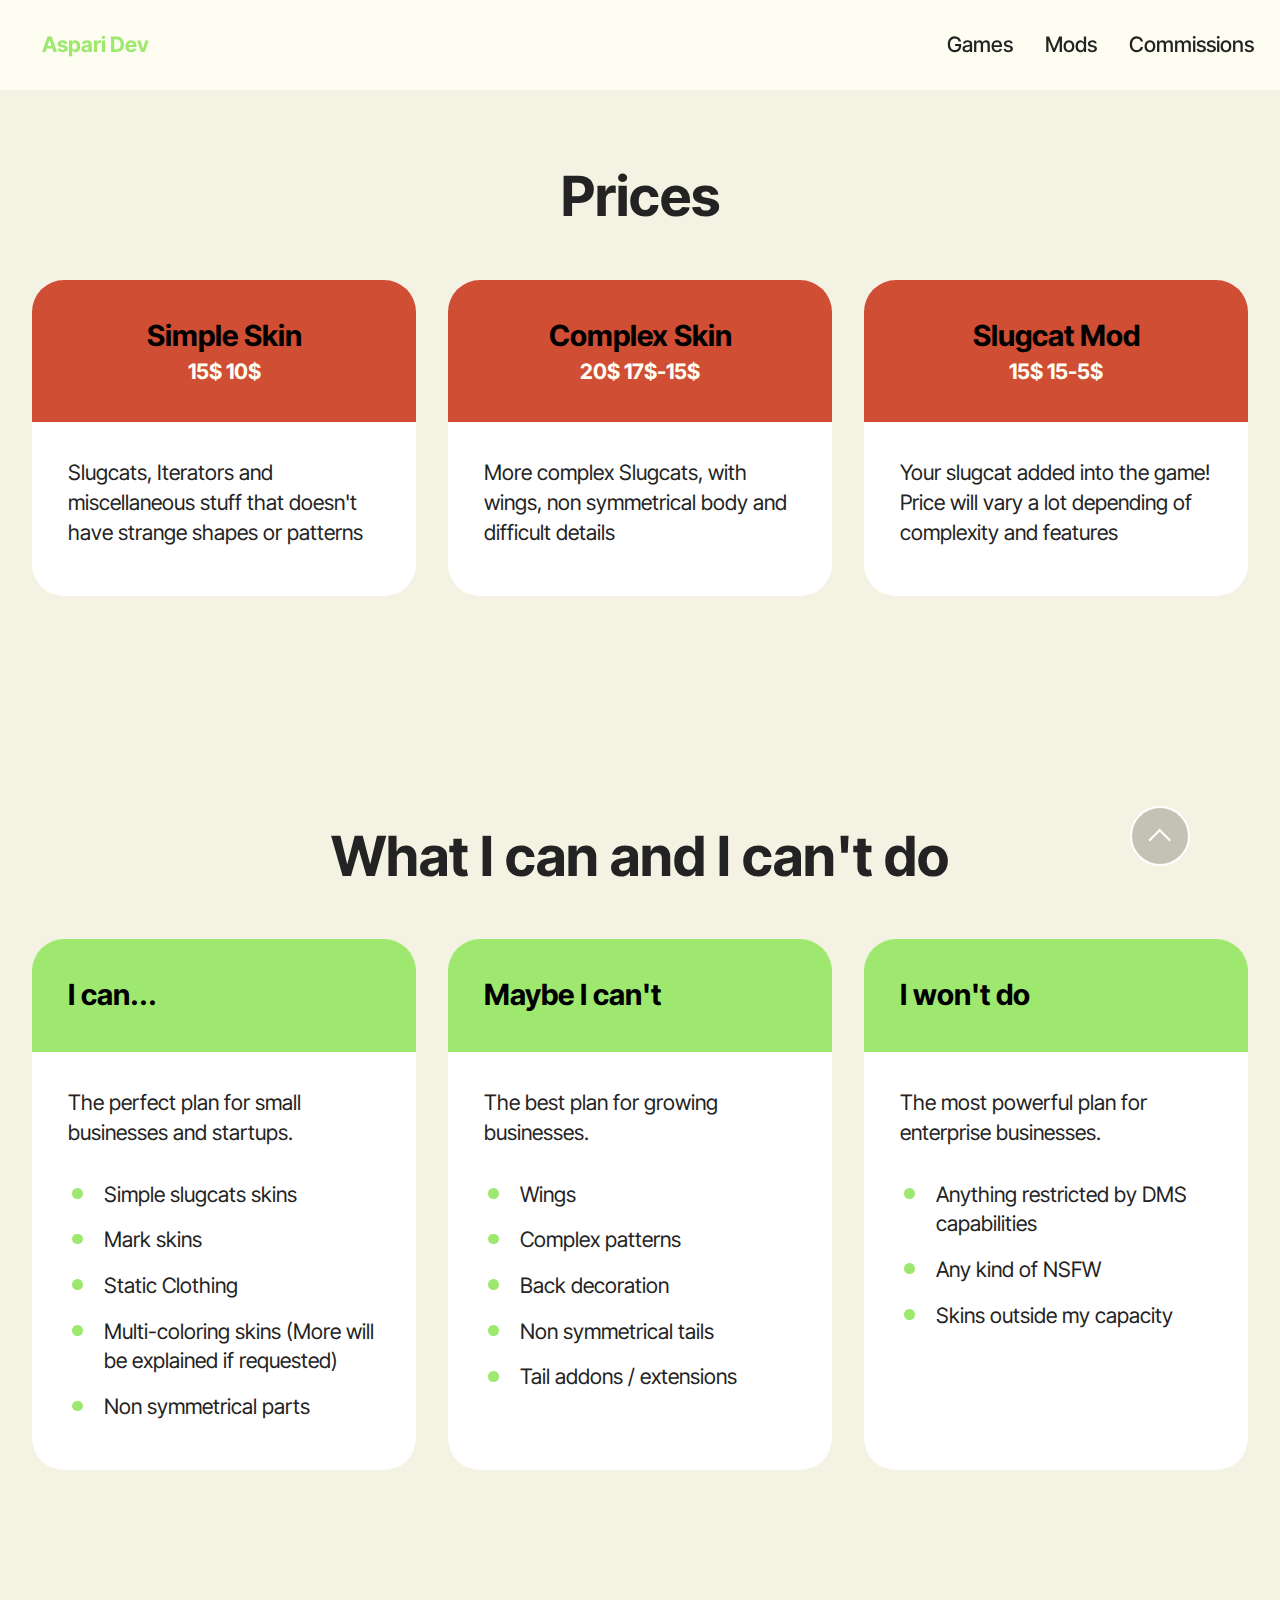
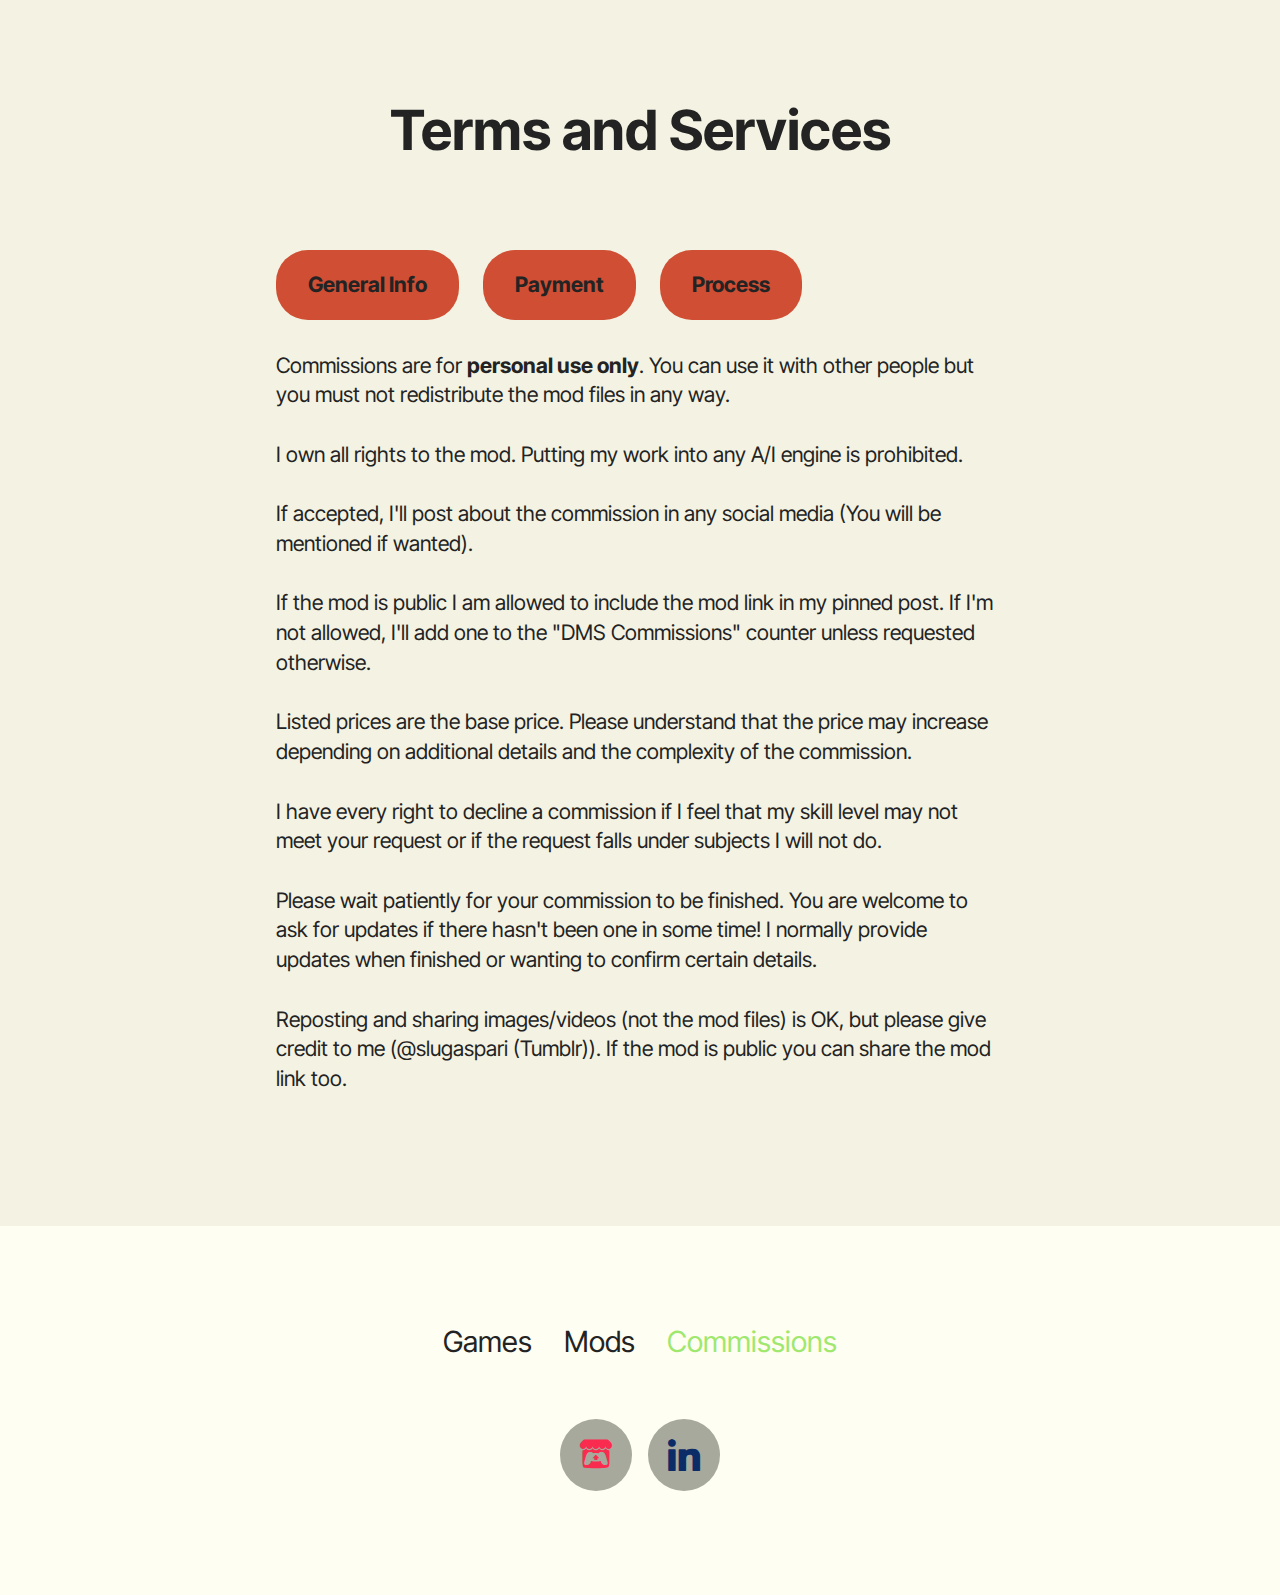
==== commit 57bcd27f: "I hate AI" ====
--- a/commissions.html
+++ b/commissions.html
@@ -20,7 +20,7 @@
   <link rel="stylesheet" href="assets/theme/css/style.css">
   <link rel="preload" href="https://fonts.googleapis.com/css2?family=Inter+Tight:wght@400;700&display=swap&display=swap" as="style" onload="this.onload=null;this.rel='stylesheet'">
   <noscript><link rel="stylesheet" href="https://fonts.googleapis.com/css2?family=Inter+Tight:wght@400;700&display=swap&display=swap"></noscript>
-  <link rel="preload" as="style" href="assets/mobirise/css/mbr-additional.css?v=pJGu2X"><link rel="stylesheet" href="assets/mobirise/css/mbr-additional.css?v=pJGu2X" type="text/css">
+  <link rel="preload" as="style" href="assets/mobirise/css/mbr-additional.css?v=iuePOf"><link rel="stylesheet" href="assets/mobirise/css/mbr-additional.css?v=iuePOf" type="text/css">
 
   
   
@@ -47,13 +47,13 @@
 			</button>
 			<div class="collapse navbar-collapse opacityScrollOff" id="navbarSupportedContent">
 				<ul class="navbar-nav nav-dropdown nav-right" data-app-modern-menu="true"><li class="nav-item">
-						<a class="nav-link link text-black display-4" href="https://mobiri.se">Games</a>
+						<a class="nav-link link text-black text-primary display-4" href="index.html">Games</a>
 					</li>
 					<li class="nav-item">
-						<a class="nav-link link text-black display-4" href="https://mobiri.se" aria-expanded="false">Mods</a>
+						<a class="nav-link link text-black text-primary display-4" href="index.html" aria-expanded="false">Mods</a>
 					</li>
 					<li class="nav-item">
-						<a class="nav-link link text-black display-4" href="https://mobiri.se">Commissions</a>
+						<a class="nav-link link text-black text-primary display-4" href="commissions.html">Commissions</a>
 					</li></ul>
 				
 				
@@ -339,8 +339,7 @@
             
         </div>
     </div>
-</section><section class="display-7" style="padding: 0;align-items: center;justify-content: center;flex-wrap: wrap;    align-content: center;display: flex;position: relative;height: 4rem;"><a href="https://mobiri.se/3593892" style="flex: 1 1;height: 4rem;position: absolute;width: 100%;z-index: 1;"><img alt="" style="height: 4rem;" src="[data-uri]"></a><p style="margin: 0;text-align: center;" class="display-7">&#8204;</p><a style="z-index:1" href="https://mobirise.com/builder/ai-website-generator.html">AI Website Generator</a></section><script src="assets/bootstrap/js/bootstrap.bundle.min.js"></script>  <script src="assets/smoothscroll/smooth-scroll.js"></script>  <script src="assets/ytplayer/index.js"></script>  <script src="assets/dropdown/js/navbar-dropdown.js"></script>  <script src="assets/mbr-tabs/mbr-tabs.js"></script>  <script src="assets/theme/js/script.js"></script>  
-  
+
   
  <div id="scrollToTop" class="scrollToTop mbr-arrow-up"><a style="text-align: center;"><i class="mbr-arrow-up-icon mbr-arrow-up-icon-cm cm-icon cm-icon-smallarrow-up"></i></a></div>
   </body>
